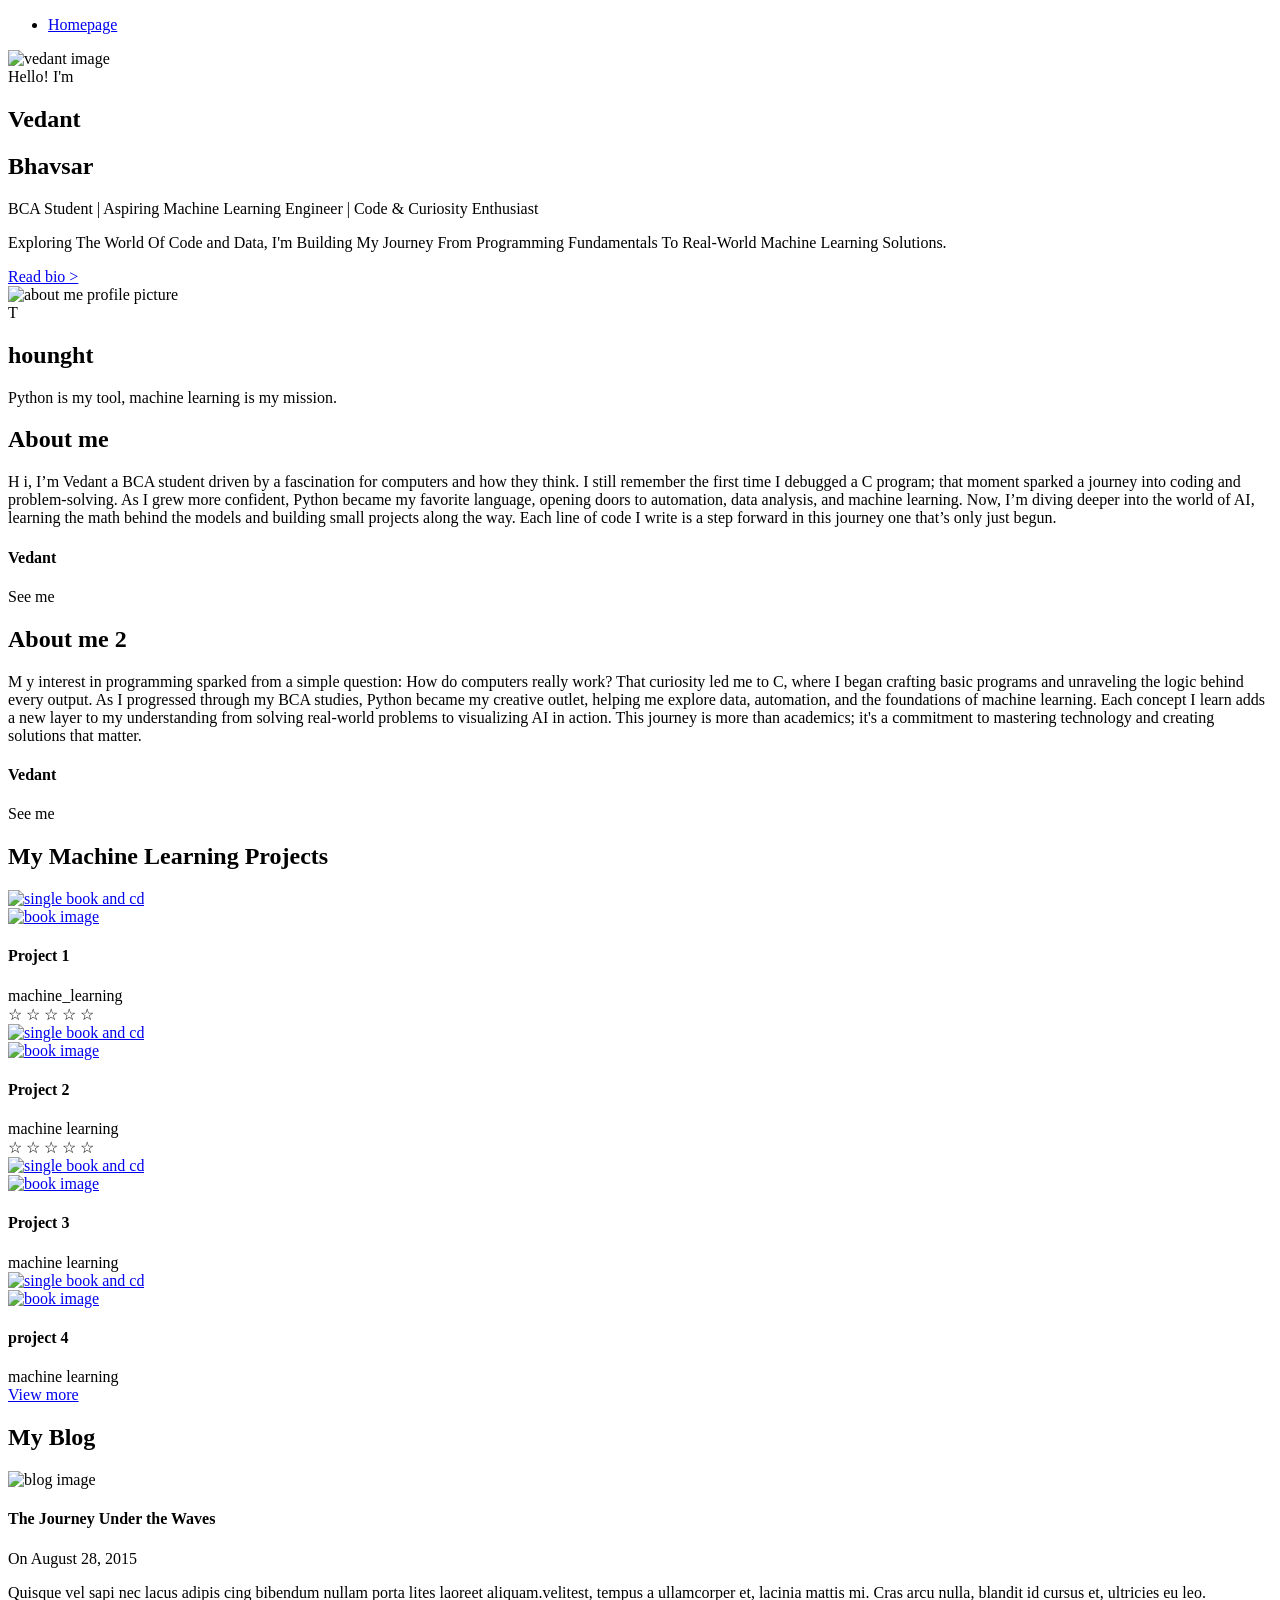
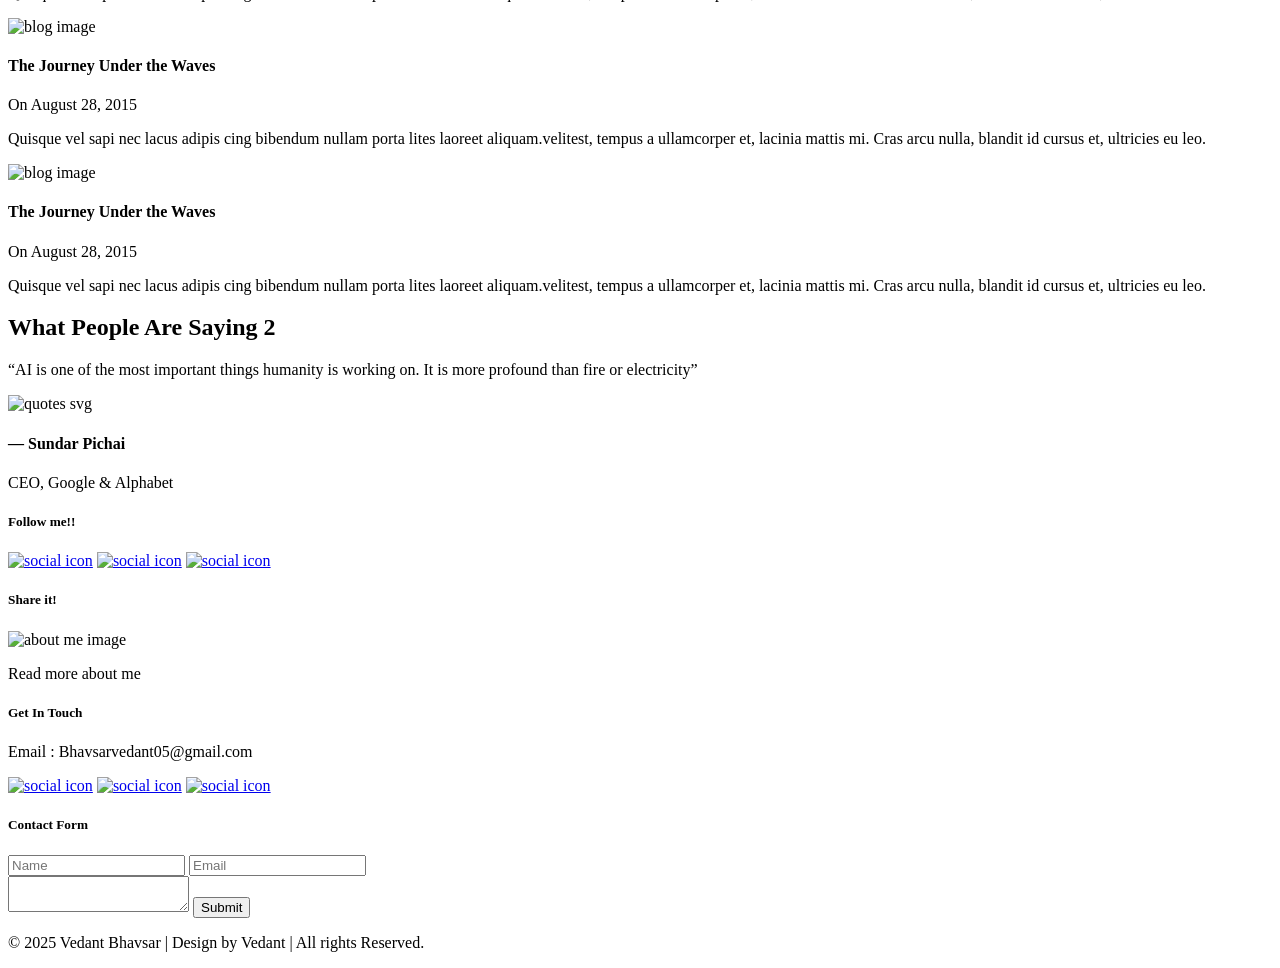
==== index.html @ 15f49505 "Add files via upload" ====
<!doctype html>
<html lang="en">
<head>
	<!-- Required meta tags -->
	<meta charset="utf-8">
	<meta name="viewport" content="width=device-width, initial-scale=1, shrink-to-fit=no">
	<link rel="stylesheet" href="css/style.css">
	<link rel="stylesheet" href="css/slick.css">
	<title>Vedant's Portfolio</title>
</head>
<body>

	<!-- Navigation -->
	<nav class="site-navigation">
		<div class="site-navigation-inner site-container">
			<!-- <img src="./images/"> -->
			<div class="main-navigation">
				<ul class="main-navigation__ul">
					<li><a href="#">Homepage</a></li>
					<!-- <li><a href="#">Page 1</a></li>
					<li><a href="#">Page 2</a></li>
					<li><a href="#">Page 3</a></li>
					<li><a href="#">Page 4</a></li> -->
				</ul>
			</div>
			<div id="myBtn" class="burger-container" onclick="myFunction(this)">
				<div class="bar1"></div>
				<div class="bar2"></div>
				<div class="bar3"></div>
			</div>
			<script>
				function myFunction(x) {
					x.classList.toggle("change");
				}
			</script>

		</div>
	</nav>
	<!-- Navigation end -->

	<!-- Top banner -->
	<section class="fh5co-top-banner">
		<div class="top-banner__inner site-container">
			<div class="top-banner__image">
				<img src="./images/top-banner-vedant.png" alt="vedant image">
			</div>
			<div class="top-banner__text">
				<div class="top-banner__text-up">
					<span class="brand-span">Hello! I'm</span>
					<h2 class="top-banner__h2">Vedant</h2>
				</div>
				<div class="top-banner__text-down">
					<h2 class="top-banner__h2">Bhavsar</h2>
					<span class="brand-span">BCA Student | Aspiring Machine Learning Engineer | Code & Curiosity Enthusiast</span>
				</div>
				<p>Exploring The World Of Code and Data, I'm Building My Journey From Programming Fundamentals To Real-World Machine Learning Solutions.</p>
				<a href="#" class="brand-button">Read bio > </a>
			</div>
		</div>
	</section>
	<!-- Top banner end -->

	<!-- About me -->
	<section class="fh5co-about-me">
		<div class="about-me-inner site-container">
			<article class="portfolio-wrapper">
				<div class="portfolio__img">
					<img src="./images/About-me.png" class="about-me__profile" alt="about me profile picture">
				</div>
				<div class="portfolio__bottom">
					<div class="portfolio__name">
						<span>T</span>
						<h2 class="universal-h2">hounght</h2>
					</div>
					<p>Python is my tool, machine learning is my mission.</p>
				</div>
			</article>
			<div class="about-me__text">
				<div class="about-me-slider">
					<div class="about-me-single-slide">
						<h2 class="universal-h2 universal-h2-bckg">About me</h2>
						<p><span>H</span> i, I’m Vedant a BCA student driven by a fascination for computers and how they think.
I still remember the first time I debugged a C program; that moment sparked a journey into coding and problem-solving.
As I grew more confident, Python became my favorite language, opening doors to automation, data analysis, and machine learning.
Now, I’m diving deeper into the world of AI, learning the math behind the models and building small projects along the way.
Each line of code I write is a step forward in this journey one that’s only just begun.</p>
						<h4>Vedant</h4>
						<p class="p-white">See me</p>
					</div>
					<div class="about-me-single-slide">
						<h2 class="universal-h2 universal-h2-bckg">About me 2</h2>
						<p><span>M</span> y interest in programming sparked from a simple question: How do computers really work?
That curiosity led me to C, where I began crafting basic programs and unraveling the logic behind every output.
As I progressed through my BCA studies, Python became my creative outlet, helping me explore data, automation, and the foundations of machine learning.
Each concept I learn adds a new layer to my understanding from solving real-world problems to visualizing AI in action.
This journey is more than academics; it's a commitment to mastering technology and creating solutions that matter.</p>
						<h4>Vedant</h4>
						<p class="p-white">See me</p>
					</div>
				</div>
			</div>
		</div>
		<div class="about-me-bckg"></div>
	</section>
	<!-- About me end -->

	<!-- Books and CD -->
	<section class="fh5co-books">
		<div class="site-container">
			<h2 class="universal-h2 universal-h2-bckg">My Machine Learning Projects</h2>
			<div class="books">
				<div class="single-book">
					<a href="#" class="single-book__img">
						<img src="./images/books-1.jpg" alt="single book and cd">
						<div class="single-book_download">
							<img src="./images/download.svg" alt="book image">
						</div>
					</a>
					<h4 class="single-book__title">Project 1</h4>
					<span class="single-book__price">machine_learning</span>
					<!-- star rating -->
					<div class="rating">
						<span>&#9734;</span>
						<span>&#9734;</span>
						<span>&#9734;</span>
						<span>&#9734;</span>
						<span>&#9734;</span>
					</div>
					<!-- star rating end -->
				</div>
				<div class="single-book">
					<a href="#" class="single-book__img">
						<img src="./images/books-2.jpg" alt="single book and cd">
						<div class="single-book_download">
							<img src="./images/download.svg" alt="book image">
						</div>
					</a>
					<h4 class="single-book__title">Project 2</h4>
					<span class="single-book__price">machine learning</span>
					<!-- star rating -->
					<div class="rating">
						<span>&#9734;</span>
						<span>&#9734;</span>
						<span>&#9734;</span>
						<span>&#9734;</span>
						<span>&#9734;</span>
					</div>
					<!-- star rating end -->
				</div>
				<div class="single-book">
					<a href="#" class="single-book__img">
						<img src="./images/books-3.jpg" alt="single book and cd">
						<div class="single-book_download">
							<img src="./images/download.svg" alt="book image">
						</div>
					</a>
					<h4 class="single-book__title">Project 3</h4>
					<span class="single-book__price">machine learning</span>
				</div>
				<div class="single-book">
					<a href="#" class="single-book__img">
						<img src="./images/books-4.jpg" alt="single book and cd">
						<div class="single-book_download">
							<img src="./images/download.svg" alt="book image">
						</div>
					</a>
					<h4 class="single-book__title">project 4</h4>
					<span class="single-book__price">machine learning</span>
				</div>
			</div>
			<div class="books-brand-button">
				<a href="#" class="brand-button">View more</a>
			</div>
		</div>
	</section>
	<!-- Books and CD end -->

	<!-- Counter -->
	<!-- <div class="fh5co-counter counters">
		<div class="counter-inner site-container">
			<div class="single-count">
				<span class="count" data-count="50">0</span>
				<div class="single-count__text">
					<img src="./images/counter-1.png" alt="counter icon">
					<p>Books</p>
				</div>
			</div>
			<div class="single-count">
				<span class="count" data-count="600">0</span>
				<div class="single-count__text">
					<img src="./images/counter-2.png" alt="counter icon">
					<p>Pages</p>
				</div>
			</div>
			<div class="single-count">
				<span class="count" data-count="2000">0</span>
				<div class="single-count__text">
					<img src="./images/counter-3.png" alt="counter icon">
					<p>Sales</p>
				</div>
			</div>
			<div class="single-count">
				<span class="count" data-count="125">0</span>
				<div class="single-count__text">
					<img src="./images/counter-4.png" alt="counter icon">
					<p>Awards</p>
				</div>
			</div>
		</div>
	</div> -->
	<!-- Counter -->

	<!-- Blog -->
	<section class="fh5co-blog">
		<div class="site-container">
			<h2 class="universal-h2 universal-h2-bckg">My Blog</h2>
			<div class="blog-slider blog-inner">
				<div class="single-blog">
					<div class="single-blog__img">
						<img src="./images/blog1.jpg" alt="blog image">
					</div>
					<div class="single-blog__text">
						<h4>The Journey Under the Waves</h4>
						<span>On August 28, 2015</span>
						<p>Quisque vel sapi nec lacus adipis cing bibendum nullam porta lites laoreet aliquam.velitest, tempus a ullamcorper et, lacinia mattis mi. Cras arcu nulla, blandit id cursus et, ultricies eu leo.</p>
					</div>
				</div>
				<div class="single-blog">
					<div class="single-blog__img">
						<img src="./images/blog2.jpg" alt="blog image">
					</div>
					<div class="single-blog__text">
						<h4>The Journey Under the Waves</h4>
						<span>On August 28, 2015</span>
						<p>Quisque vel sapi nec lacus adipis cing bibendum nullam porta lites laoreet aliquam.velitest, tempus a ullamcorper et, lacinia mattis mi. Cras arcu nulla, blandit id cursus et, ultricies eu leo.</p>
					</div>
				</div>
				<div class="single-blog">
					<div class="single-blog__img">
						<img src="./images/blog2.jpg" alt="blog image">
					</div>
					<div class="single-blog__text">
						<h4>The Journey Under the Waves</h4>
						<span>On August 28, 2015</span>
						<p>Quisque vel sapi nec lacus adipis cing bibendum nullam porta lites laoreet aliquam.velitest, tempus a ullamcorper et, lacinia mattis mi. Cras arcu nulla, blandit id cursus et, ultricies eu leo.</p>
					</div>
				</div>
			</div>
		</div>
	</section>
	<!-- Blog end -->

	<!-- Quotes -->
	<section class="fh5co-quotes">
		<div class="site-container">
			<div class="about-me-slider">
				<!-- <div>
					<h2 class="universal-h2 universal-h2-bckg">What People Are Saying</h2>
					<p>“Pudding croissant cake candy canes fruitcake sweet roll pastry gummies sugar plum. Tart pastry danish soufflé donut bear claw chocolate cake marshmallow chupa chups. Jelly danish gummi bears cake donut powder chocolate cake. Bonbon soufflé lollipop biscuit dragée jelly-o. Wafer pastry pudding tiramisu chocolate bar croissant cake. Pie caramels gummies danish.”</p>
					<img src="./images/quotes.svg" alt="quotes svg">
					<h4>David Dixon</h4>
					<p>Reader</p>
				</div> -->
				<div>
					<h2 class="universal-h2 universal-h2-bckg">What People Are Saying 2</h2>
					<p>“AI is one of the most important things humanity is working on. It is more profound than fire or electricity”</p>
					<img src="./images/quotes.svg" alt="quotes svg">
					<h4>— Sundar Pichai</h4>
					<p>CEO, Google & Alphabet</p>
				</div>
			</div>
		</div>
	</section>
	<!-- Quotes end -->

	<!-- Social -->
	<section class="fh5co-social">
		<div class="site-container">
			<div class="social">
				<h5>Follow me!!</h5>
				<div class="social-icons">
					<a href="mailto:bhavsarvedant05@gmail.com" target="_blank"><img src="./images/icons-gmail.png" alt="social icon"></a>
					<a href="https://www.linkedin.com/in/vedant-bhavsar1" target="_blank"><img src="./images/icons-linkedin.png" alt="social icon"></a>
					<a href="https://www.instagram.com/mr_vedant_17_" target="_blank"><img src="./images/icons-instagram.png" alt="social icon"></a>
				</div>
				<h5>Share it!</h5>
			</div>
		</div>
	</section>
	<!-- Social -->

	<!-- Footer -->
	<footer class="site-footer">
		<div class="site-container">
			<div class="footer-inner">
				<div class="footer-info">
					<div class="footer-info__left">
						<img src="./images/footer-img.jpg" alt="about me image">
						<p>Read more about me</p>
					</div>
					<div class="footer-info__right">
						<h5>Get In Touch</h5>
						<!-- <p class="footer-phone"></p> -->
						<p>Email : Bhavsarvedant05@gmail.com</p>
						<div class="social-icons">
					<a href="mailto:bhavsarvedant05@gmail.com" target="_blank"><img src="./images/icons-gmail-footer.png" alt="social icon"></a>
					<a href="https://www.linkedin.com/in/vedant-bhavsar1" target="_blank"><img src="./images/icons-linkedin-white.png" alt="social icon"></a>
					<a href="https://www.instagram.com/mr_vedant_17_" target="_blank"><img src="./images/icons-instagram-footer.png" alt="social icon"></a>
				</div>
					</div>
				</div>
				<div class="footer-contact-form">
					<h5>Contact Form</h5>
					<form class="contact-form">
						<div class="contact-form__input">
							<input type="text" name="name" placeholder="Name">
							<input type="email" name="email" placeholder="Email">
						</div>
						<textarea></textarea>
						<input type="submit" name="submit" value="Submit" class="submit-button">
					</form>
				</div>
			</div>
		</div>
		<div class="footer-bottom">
			<div class="site-container footer-bottom-inner">
				<p>© 2025 Vedant Bhavsar | Design by Vedant | All rights Reserved.</p>
				<!-- <div class="footer-bottom__img">
					<img src="./images/footer-mastercard.png" alt="footer image">
					<img src="./images/footer-paypal.png" alt="footer image">
					<img src="./images/footer-visa.png" alt="footer image">
					<img src="./images/footer-fedex.png" alt="footer image">
					<img src="./images/footer-dhl.png" alt="footer image">
				</div> -->
			</div>
		</div>
	</footer>
	<!-- Footer end -->

	<!-- Scripts -->
	<script src="js/jquery.min.js"></script>
	<script src="js/slick.min.js"></script>
	<script src="js/main.js"></script>

</body>
</html>
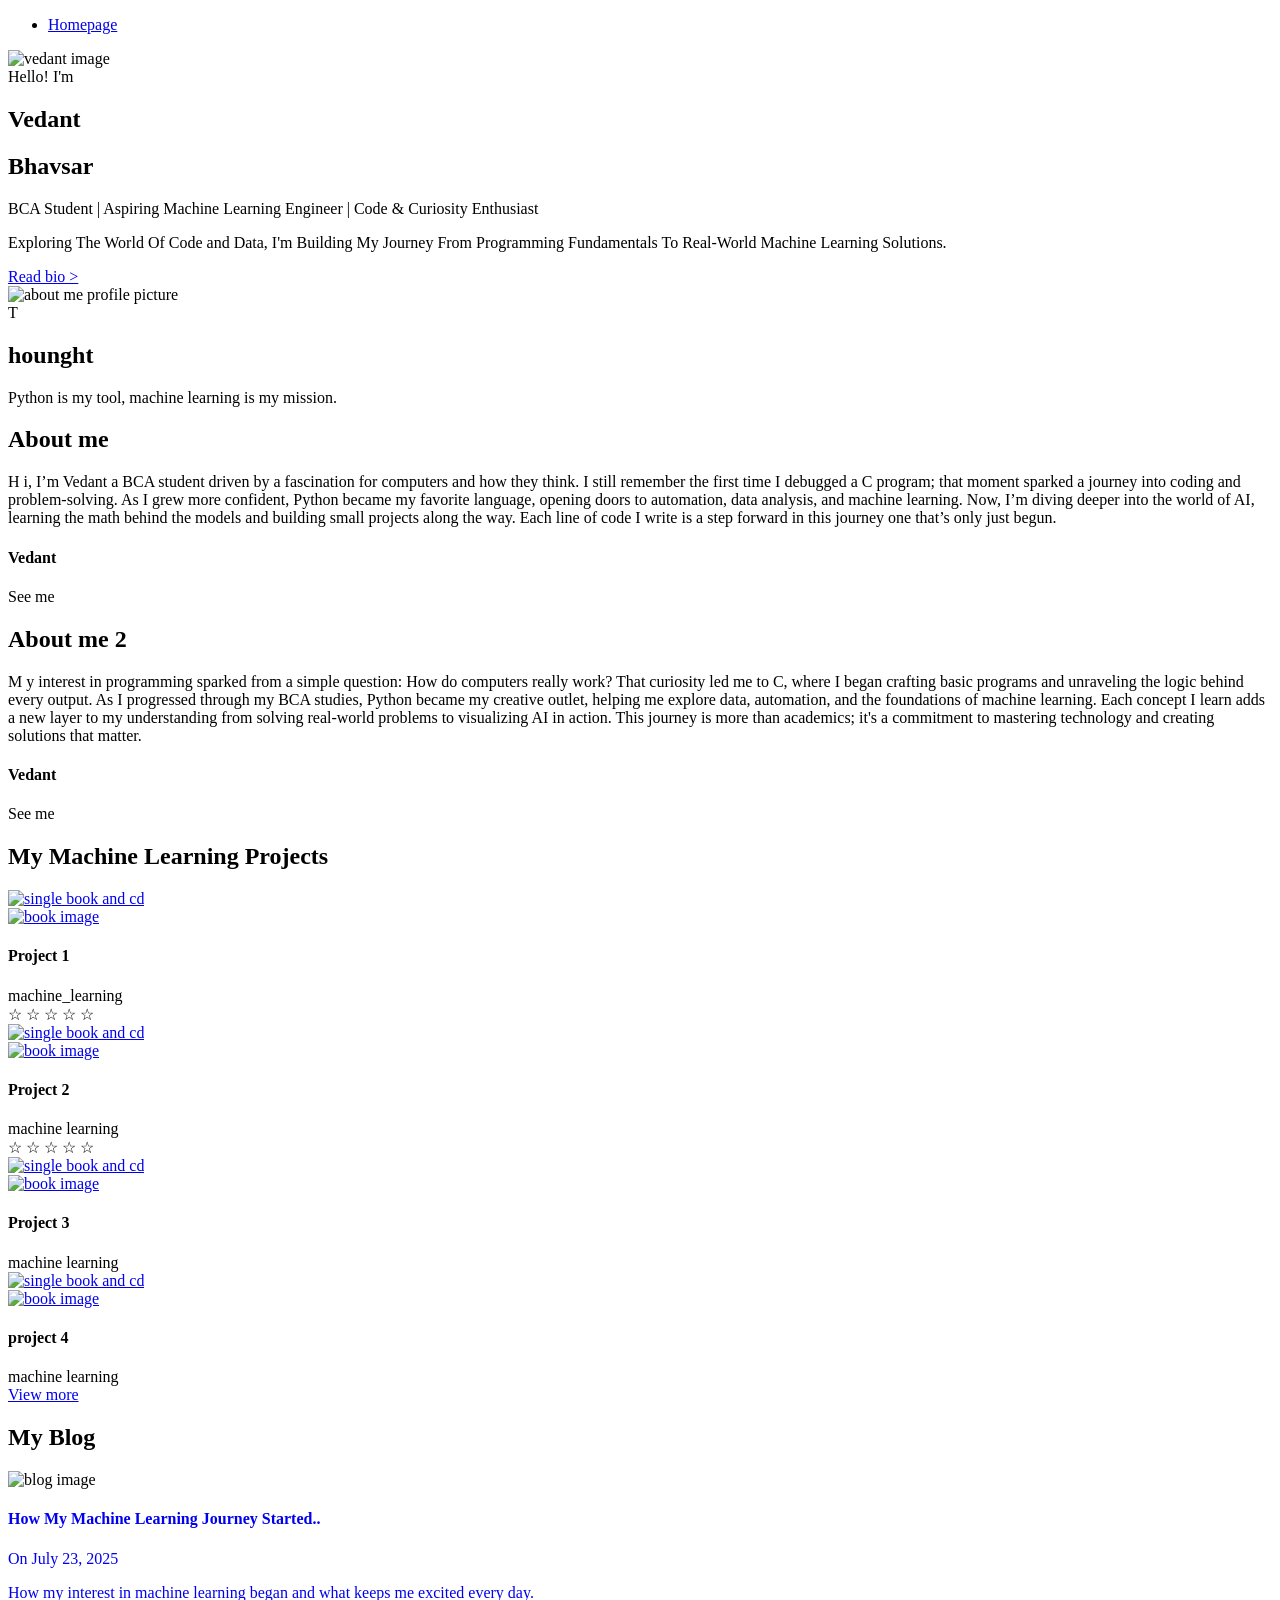
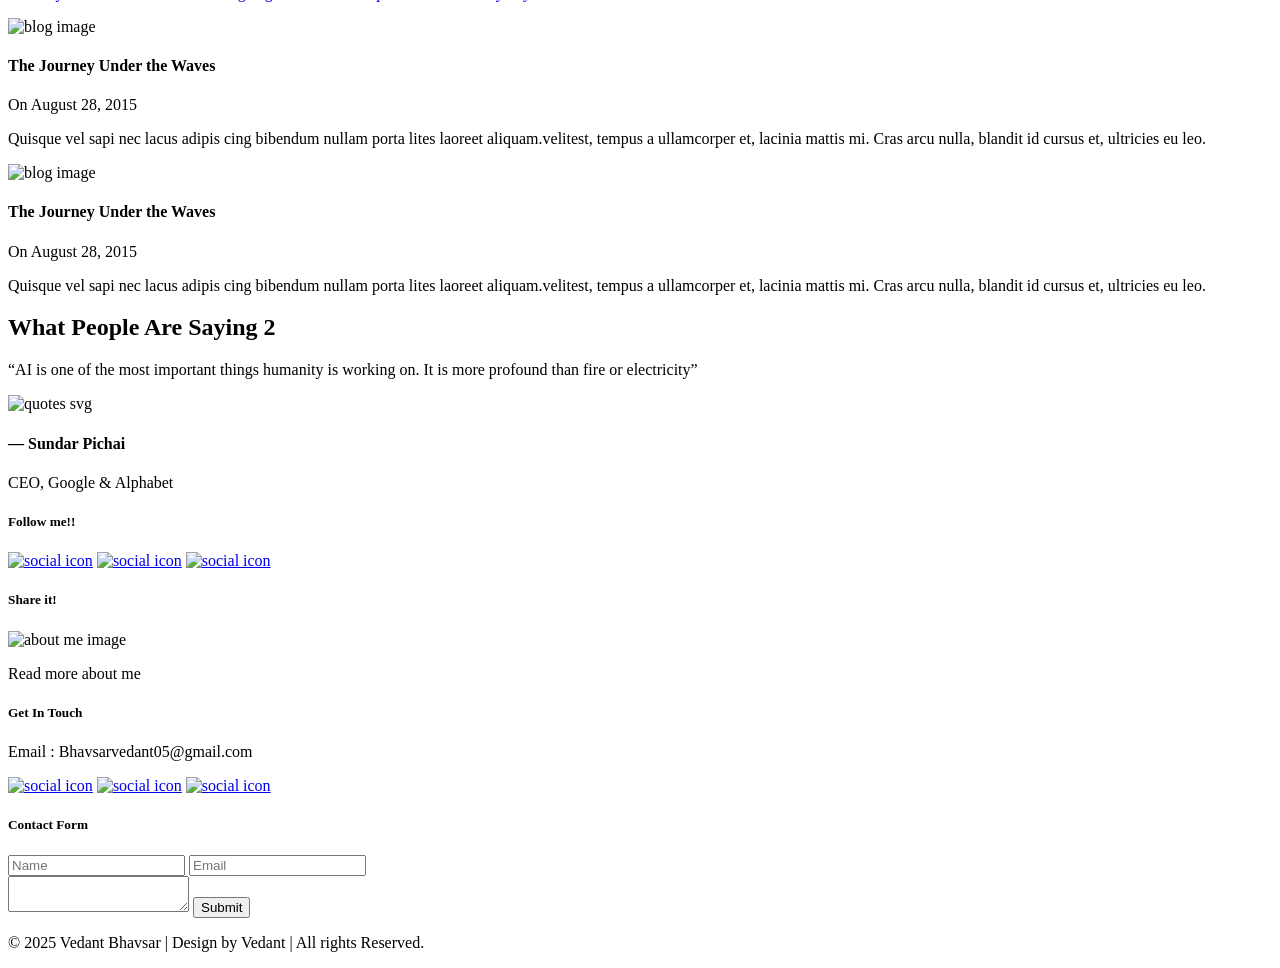
==== commit 42f4b1bf: "Update index.html Blog Add" ====
--- a/index.html
+++ b/index.html
@@ -219,11 +219,13 @@
 					<div class="single-blog__img">
 						<img src="./images/blog1.jpg" alt="blog image">
 					</div>
+					<a href="blogpage.html" style="text-decoration: none;">
 					<div class="single-blog__text">
-						<h4>The Journey Under the Waves</h4>
-						<span>On August 28, 2015</span>
-						<p>Quisque vel sapi nec lacus adipis cing bibendum nullam porta lites laoreet aliquam.velitest, tempus a ullamcorper et, lacinia mattis mi. Cras arcu nulla, blandit id cursus et, ultricies eu leo.</p>
-					</div>
+						<h4>How My Machine Learning Journey Started..</h4>
+						<span>On July 23, 2025</span>
+						<p>How my interest in machine learning began and what keeps me excited every day.</p>
+					</div>
+					</a>
 				</div>
 				<div class="single-blog">
 					<div class="single-blog__img">
@@ -343,4 +345,4 @@
 	<script src="js/main.js"></script>
 
 </body>
-</html>+</html>
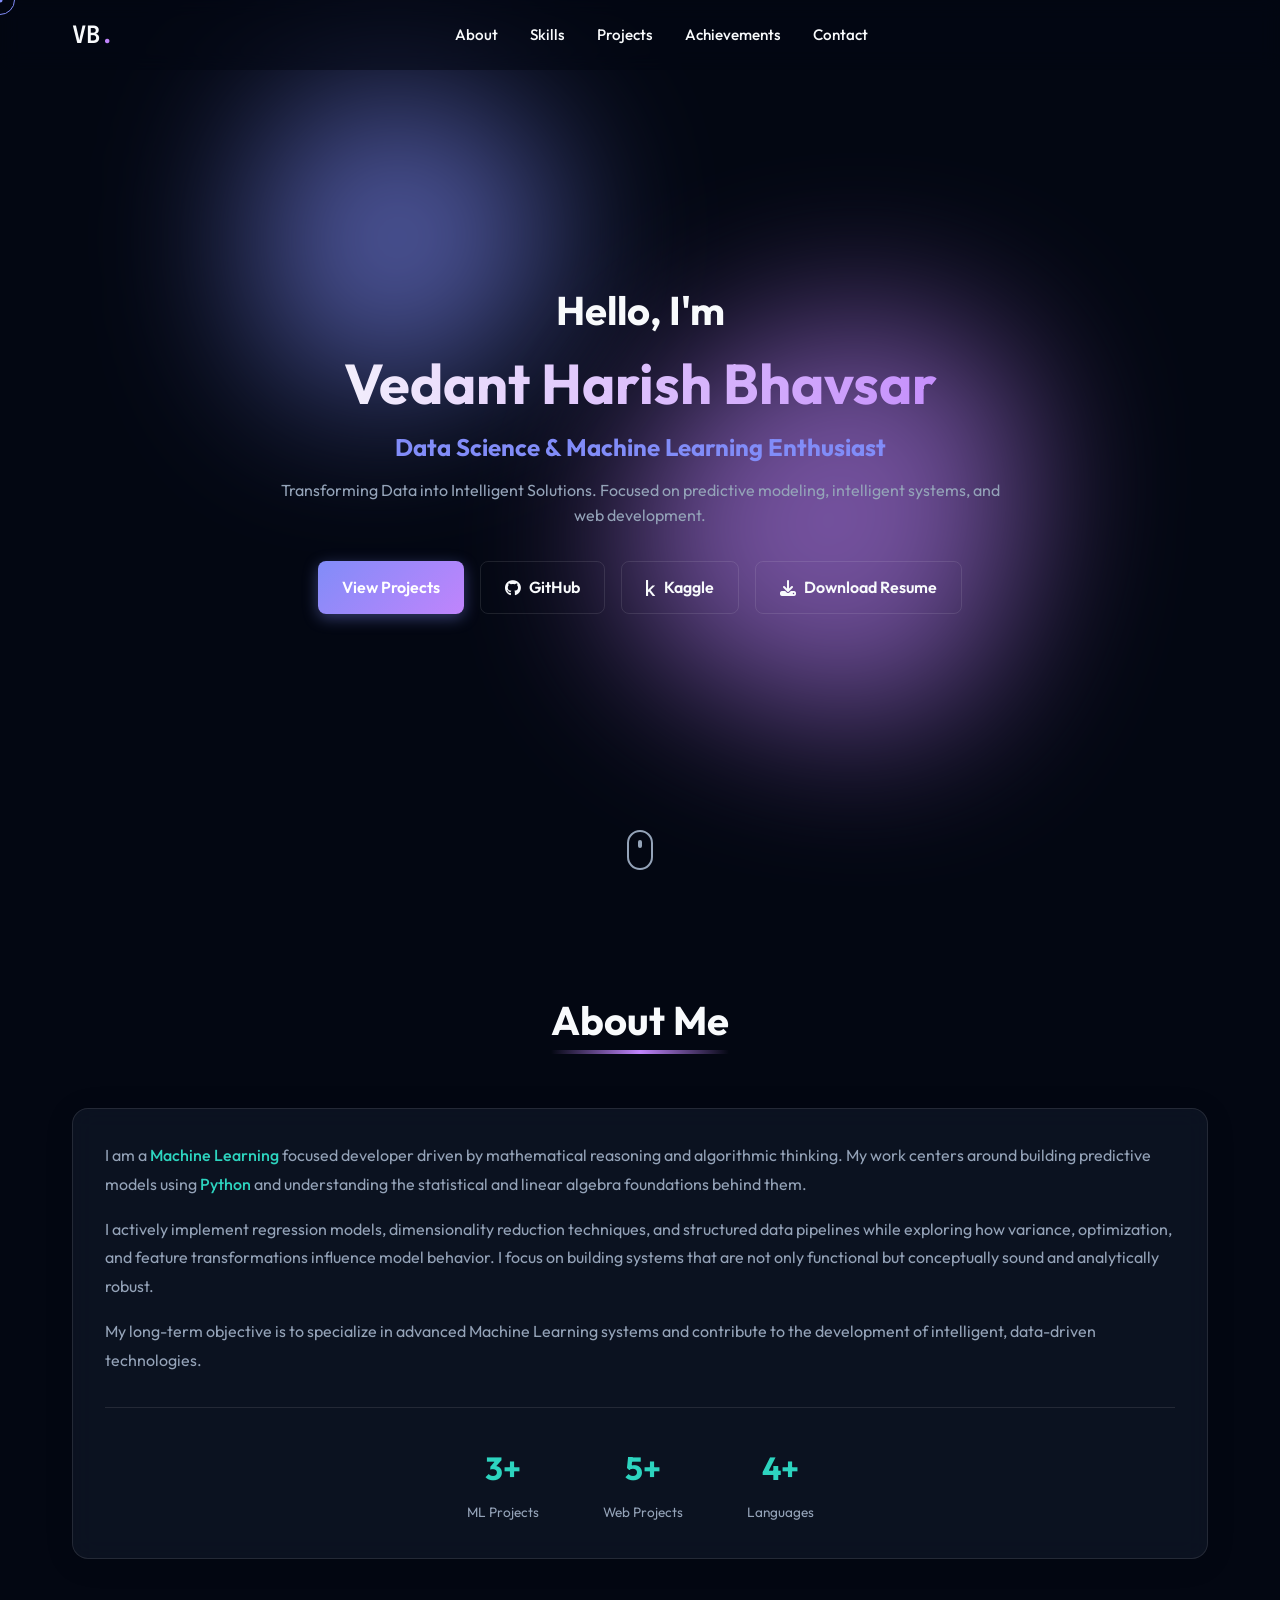
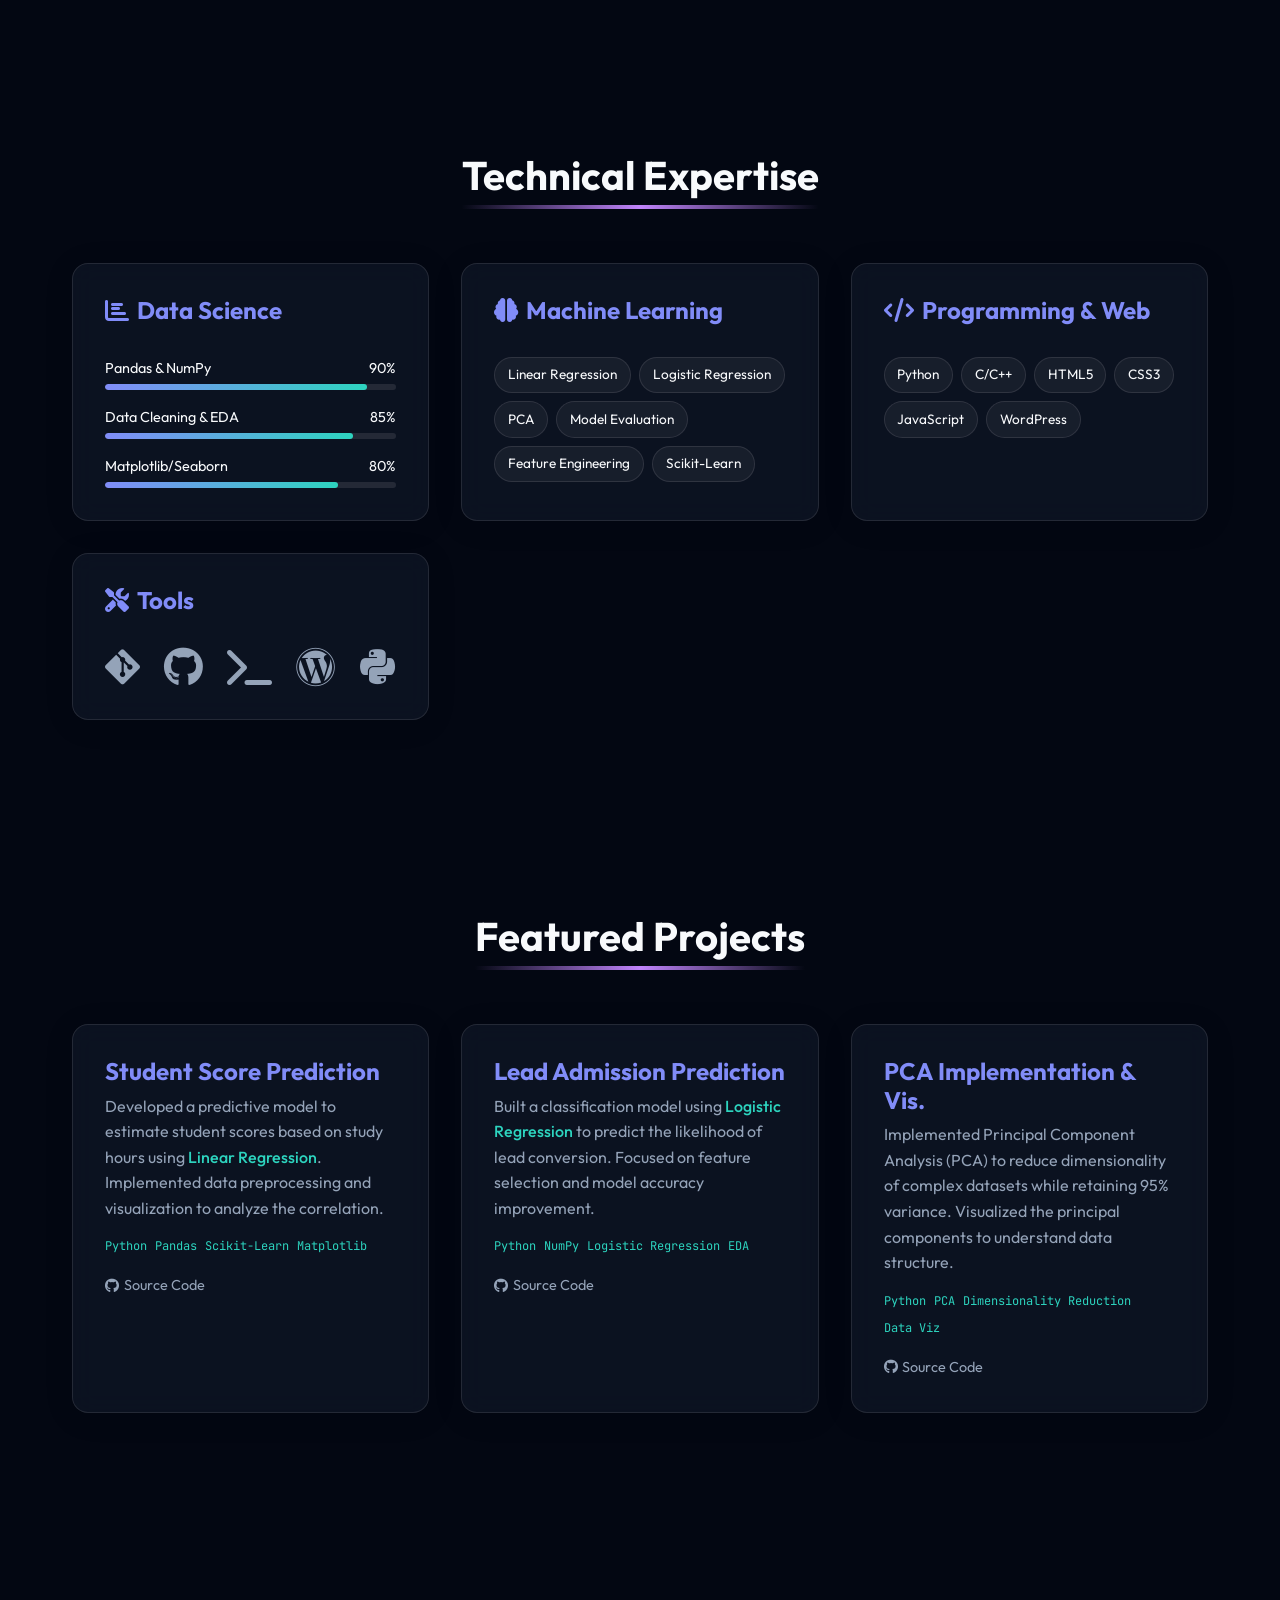
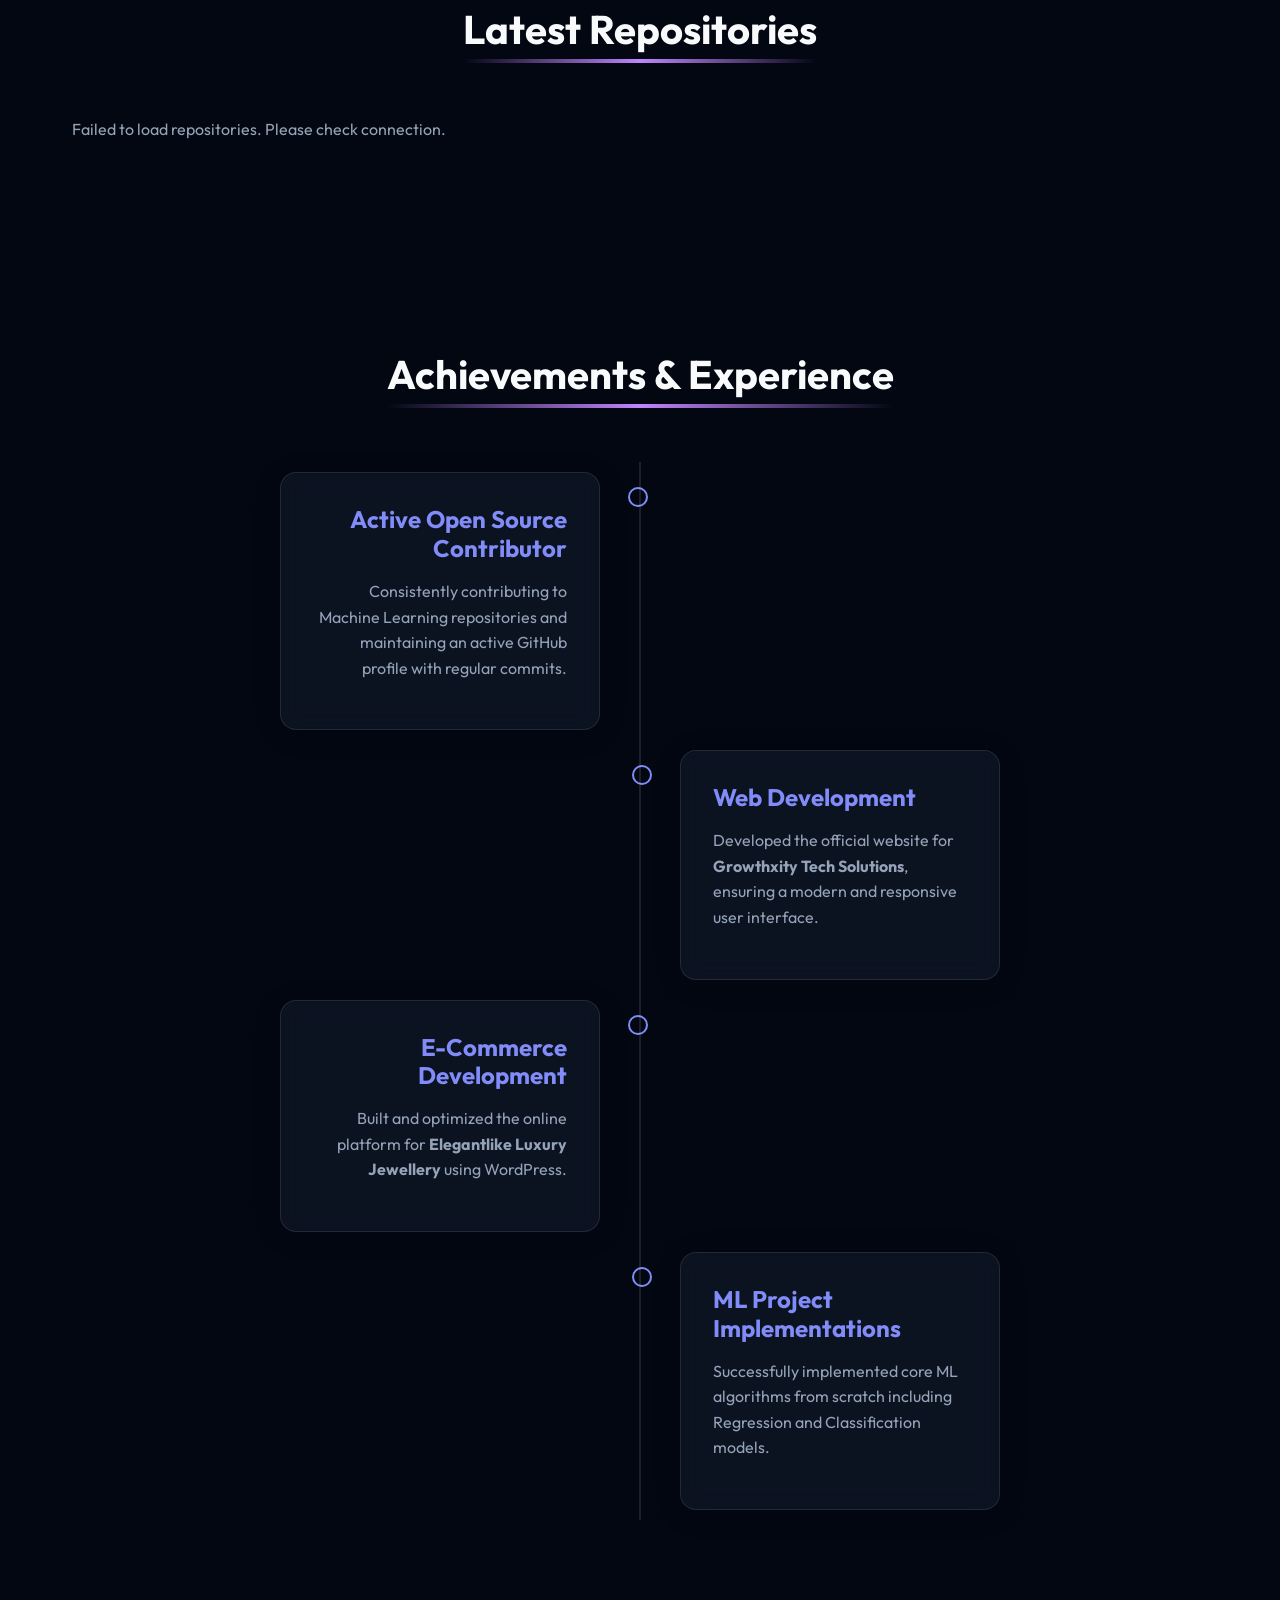
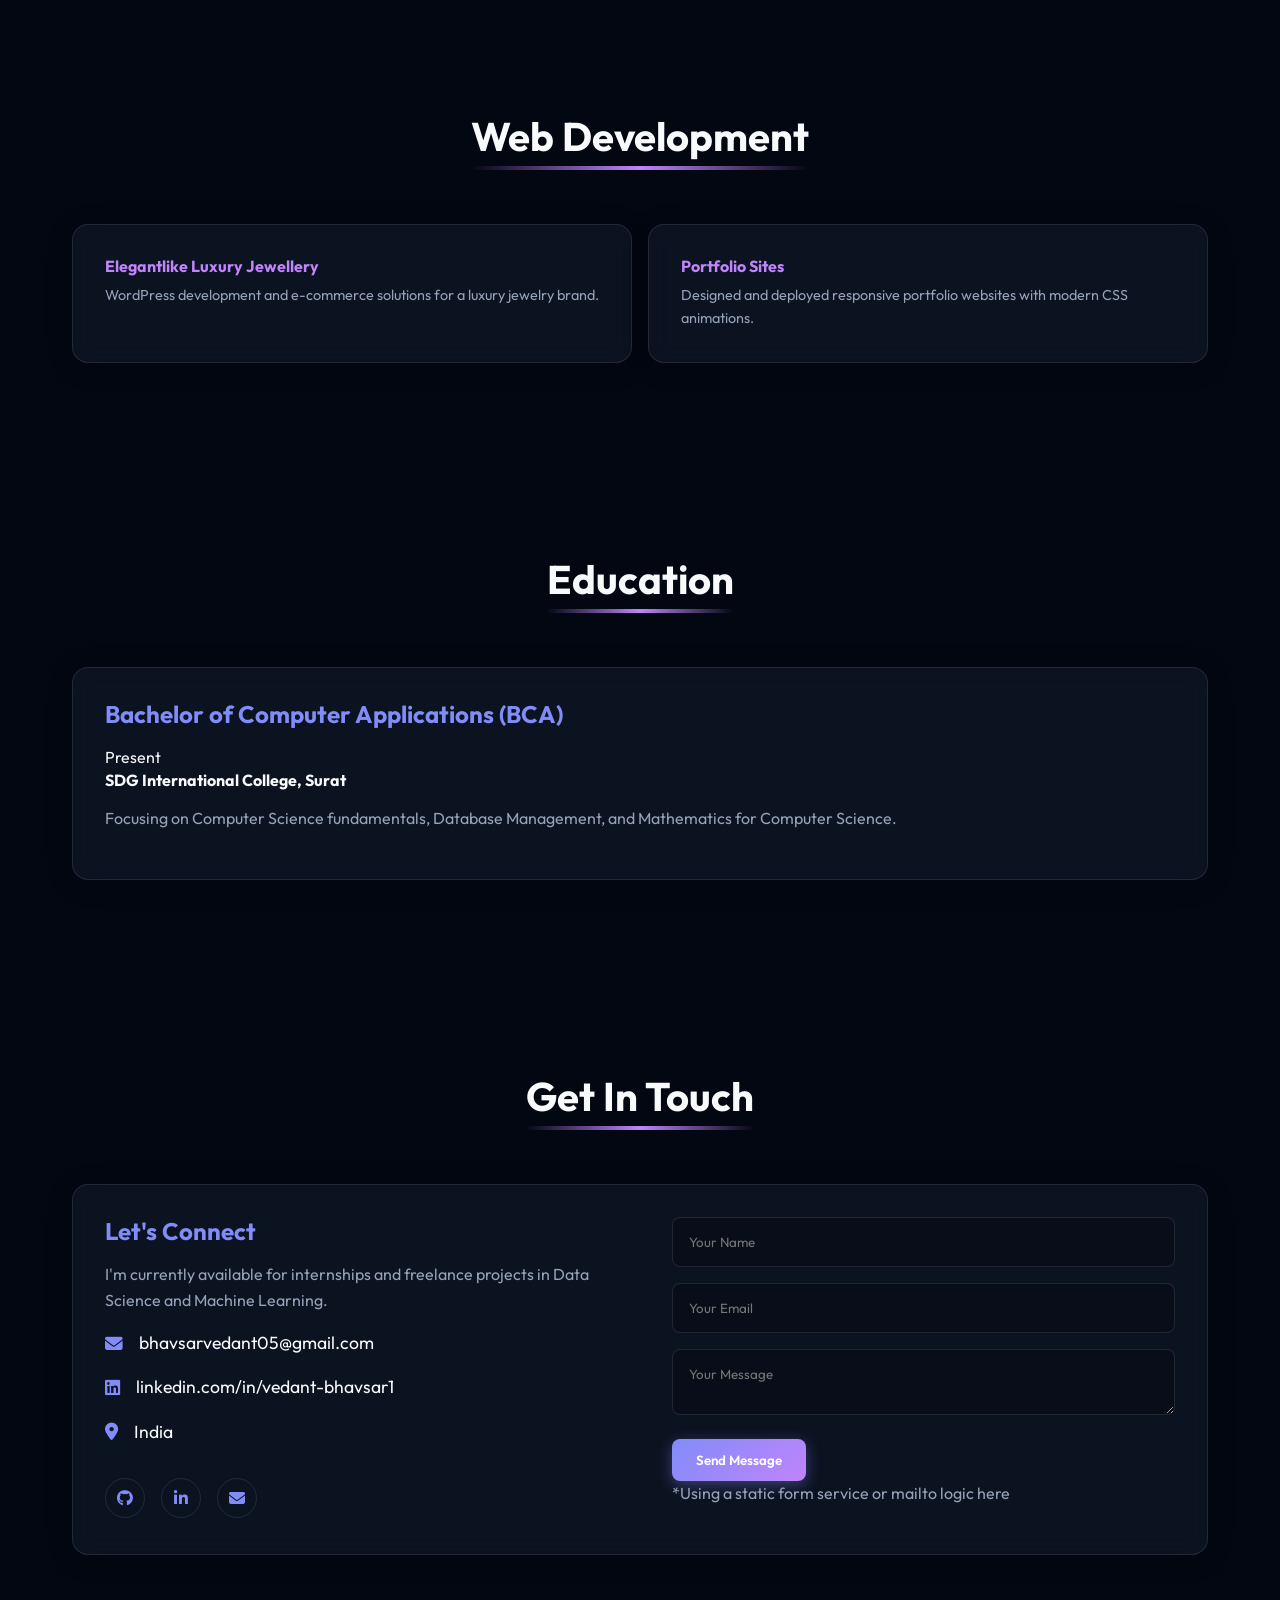
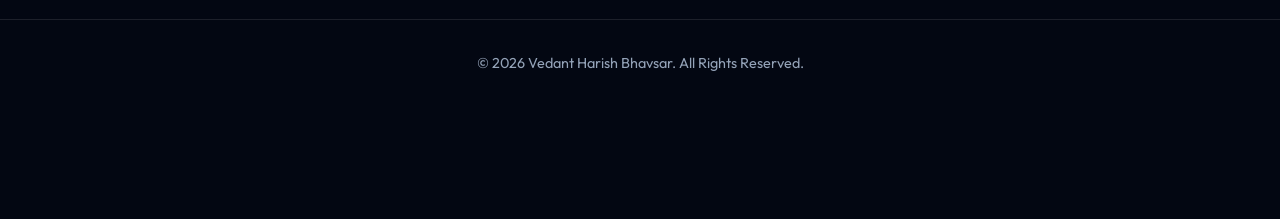
==== commit efd6c92a: "Initial commit" ====
--- a/index.html
+++ b/index.html
@@ -1,348 +1,414 @@
-<!doctype html>
+<!DOCTYPE html>
 <html lang="en">
+
 <head>
-	<!-- Required meta tags -->
-	<meta charset="utf-8">
-	<meta name="viewport" content="width=device-width, initial-scale=1, shrink-to-fit=no">
-	<link rel="stylesheet" href="css/style.css">
-	<link rel="stylesheet" href="css/slick.css">
-	<title>Vedant's Portfolio</title>
+    <meta charset="UTF-8">
+    <meta name="viewport" content="width=device-width, initial-scale=1.0">
+    <title>Vedant Harish Bhavsar | Data Science & ML Portfolio</title>
+    <meta name="description"
+        content="Portfolio of Vedant Harish Bhavsar - Data Science & Machine Learning Enthusiast, Python Developer, and Web Developer.">
+    <meta name="keywords" content="Data Science, Machine Learning, Python, Portfolio, Vedant Bhavsar, ML Engineer">
+    <meta name="author" content="Vedant Harish Bhavsar">
+
+    <!-- Open Graph / Facebook -->
+    <meta property="og:type" content="website">
+    <meta property="og:url" content="https://vedantbhavsar17.github.io/">
+    <meta property="og:title" content="Vedant Harish Bhavsar | Data Science & ML Portfolio">
+    <meta property="og:description"
+        content="Portfolio of Vedant Harish Bhavsar - Data Science & Machine Learning Enthusiast available for hire.">
+    <meta property="og:image" content="assets/og-image.png">
+
+    <!-- Fonts -->
+    <link rel="preconnect" href="https://fonts.googleapis.com">
+    <link rel="preconnect" href="https://fonts.gstatic.com" crossorigin>
+    <link
+        href="https://fonts.googleapis.com/css2?family=Outfit:wght@300;400;500;600;700&family=JetBrains+Mono:wght@400;700&display=swap"
+        rel="stylesheet">
+
+    <!-- Icons -->
+    <link rel="stylesheet" href="https://cdnjs.cloudflare.com/ajax/libs/font-awesome/6.4.0/css/all.min.css">
+
+    <link rel="stylesheet" href="style.css">
 </head>
-<body>
-
-	<!-- Navigation -->
-	<nav class="site-navigation">
-		<div class="site-navigation-inner site-container">
-			<!-- <img src="./images/"> -->
-			<div class="main-navigation">
-				<ul class="main-navigation__ul">
-					<li><a href="#">Homepage</a></li>
-					<!-- <li><a href="#">Page 1</a></li>
-					<li><a href="#">Page 2</a></li>
-					<li><a href="#">Page 3</a></li>
-					<li><a href="#">Page 4</a></li> -->
-				</ul>
-			</div>
-			<div id="myBtn" class="burger-container" onclick="myFunction(this)">
-				<div class="bar1"></div>
-				<div class="bar2"></div>
-				<div class="bar3"></div>
-			</div>
-			<script>
-				function myFunction(x) {
-					x.classList.toggle("change");
-				}
-			</script>
-
-		</div>
-	</nav>
-	<!-- Navigation end -->
-
-	<!-- Top banner -->
-	<section class="fh5co-top-banner">
-		<div class="top-banner__inner site-container">
-			<div class="top-banner__image">
-				<img src="./images/top-banner-vedant.png" alt="vedant image">
-			</div>
-			<div class="top-banner__text">
-				<div class="top-banner__text-up">
-					<span class="brand-span">Hello! I'm</span>
-					<h2 class="top-banner__h2">Vedant</h2>
-				</div>
-				<div class="top-banner__text-down">
-					<h2 class="top-banner__h2">Bhavsar</h2>
-					<span class="brand-span">BCA Student | Aspiring Machine Learning Engineer | Code & Curiosity Enthusiast</span>
-				</div>
-				<p>Exploring The World Of Code and Data, I'm Building My Journey From Programming Fundamentals To Real-World Machine Learning Solutions.</p>
-				<a href="#" class="brand-button">Read bio > </a>
-			</div>
-		</div>
-	</section>
-	<!-- Top banner end -->
-
-	<!-- About me -->
-	<section class="fh5co-about-me">
-		<div class="about-me-inner site-container">
-			<article class="portfolio-wrapper">
-				<div class="portfolio__img">
-					<img src="./images/About-me.png" class="about-me__profile" alt="about me profile picture">
-				</div>
-				<div class="portfolio__bottom">
-					<div class="portfolio__name">
-						<span>T</span>
-						<h2 class="universal-h2">hounght</h2>
-					</div>
-					<p>Python is my tool, machine learning is my mission.</p>
-				</div>
-			</article>
-			<div class="about-me__text">
-				<div class="about-me-slider">
-					<div class="about-me-single-slide">
-						<h2 class="universal-h2 universal-h2-bckg">About me</h2>
-						<p><span>H</span> i, I’m Vedant a BCA student driven by a fascination for computers and how they think.
-I still remember the first time I debugged a C program; that moment sparked a journey into coding and problem-solving.
-As I grew more confident, Python became my favorite language, opening doors to automation, data analysis, and machine learning.
-Now, I’m diving deeper into the world of AI, learning the math behind the models and building small projects along the way.
-Each line of code I write is a step forward in this journey one that’s only just begun.</p>
-						<h4>Vedant</h4>
-						<p class="p-white">See me</p>
-					</div>
-					<div class="about-me-single-slide">
-						<h2 class="universal-h2 universal-h2-bckg">About me 2</h2>
-						<p><span>M</span> y interest in programming sparked from a simple question: How do computers really work?
-That curiosity led me to C, where I began crafting basic programs and unraveling the logic behind every output.
-As I progressed through my BCA studies, Python became my creative outlet, helping me explore data, automation, and the foundations of machine learning.
-Each concept I learn adds a new layer to my understanding from solving real-world problems to visualizing AI in action.
-This journey is more than academics; it's a commitment to mastering technology and creating solutions that matter.</p>
-						<h4>Vedant</h4>
-						<p class="p-white">See me</p>
-					</div>
-				</div>
-			</div>
-		</div>
-		<div class="about-me-bckg"></div>
-	</section>
-	<!-- About me end -->
-
-	<!-- Books and CD -->
-	<section class="fh5co-books">
-		<div class="site-container">
-			<h2 class="universal-h2 universal-h2-bckg">My Machine Learning Projects</h2>
-			<div class="books">
-				<div class="single-book">
-					<a href="#" class="single-book__img">
-						<img src="./images/books-1.jpg" alt="single book and cd">
-						<div class="single-book_download">
-							<img src="./images/download.svg" alt="book image">
-						</div>
-					</a>
-					<h4 class="single-book__title">Project 1</h4>
-					<span class="single-book__price">machine_learning</span>
-					<!-- star rating -->
-					<div class="rating">
-						<span>&#9734;</span>
-						<span>&#9734;</span>
-						<span>&#9734;</span>
-						<span>&#9734;</span>
-						<span>&#9734;</span>
-					</div>
-					<!-- star rating end -->
-				</div>
-				<div class="single-book">
-					<a href="#" class="single-book__img">
-						<img src="./images/books-2.jpg" alt="single book and cd">
-						<div class="single-book_download">
-							<img src="./images/download.svg" alt="book image">
-						</div>
-					</a>
-					<h4 class="single-book__title">Project 2</h4>
-					<span class="single-book__price">machine learning</span>
-					<!-- star rating -->
-					<div class="rating">
-						<span>&#9734;</span>
-						<span>&#9734;</span>
-						<span>&#9734;</span>
-						<span>&#9734;</span>
-						<span>&#9734;</span>
-					</div>
-					<!-- star rating end -->
-				</div>
-				<div class="single-book">
-					<a href="#" class="single-book__img">
-						<img src="./images/books-3.jpg" alt="single book and cd">
-						<div class="single-book_download">
-							<img src="./images/download.svg" alt="book image">
-						</div>
-					</a>
-					<h4 class="single-book__title">Project 3</h4>
-					<span class="single-book__price">machine learning</span>
-				</div>
-				<div class="single-book">
-					<a href="#" class="single-book__img">
-						<img src="./images/books-4.jpg" alt="single book and cd">
-						<div class="single-book_download">
-							<img src="./images/download.svg" alt="book image">
-						</div>
-					</a>
-					<h4 class="single-book__title">project 4</h4>
-					<span class="single-book__price">machine learning</span>
-				</div>
-			</div>
-			<div class="books-brand-button">
-				<a href="#" class="brand-button">View more</a>
-			</div>
-		</div>
-	</section>
-	<!-- Books and CD end -->
-
-	<!-- Counter -->
-	<!-- <div class="fh5co-counter counters">
-		<div class="counter-inner site-container">
-			<div class="single-count">
-				<span class="count" data-count="50">0</span>
-				<div class="single-count__text">
-					<img src="./images/counter-1.png" alt="counter icon">
-					<p>Books</p>
-				</div>
-			</div>
-			<div class="single-count">
-				<span class="count" data-count="600">0</span>
-				<div class="single-count__text">
-					<img src="./images/counter-2.png" alt="counter icon">
-					<p>Pages</p>
-				</div>
-			</div>
-			<div class="single-count">
-				<span class="count" data-count="2000">0</span>
-				<div class="single-count__text">
-					<img src="./images/counter-3.png" alt="counter icon">
-					<p>Sales</p>
-				</div>
-			</div>
-			<div class="single-count">
-				<span class="count" data-count="125">0</span>
-				<div class="single-count__text">
-					<img src="./images/counter-4.png" alt="counter icon">
-					<p>Awards</p>
-				</div>
-			</div>
-		</div>
-	</div> -->
-	<!-- Counter -->
-
-	<!-- Blog -->
-	<section class="fh5co-blog">
-		<div class="site-container">
-			<h2 class="universal-h2 universal-h2-bckg">My Blog</h2>
-			<div class="blog-slider blog-inner">
-				<div class="single-blog">
-					<div class="single-blog__img">
-						<img src="./images/blog1.jpg" alt="blog image">
-					</div>
-					<a href="blogpage.html" style="text-decoration: none;">
-					<div class="single-blog__text">
-						<h4>How My Machine Learning Journey Started..</h4>
-						<span>On July 23, 2025</span>
-						<p>How my interest in machine learning began and what keeps me excited every day.</p>
-					</div>
-					</a>
-				</div>
-				<div class="single-blog">
-					<div class="single-blog__img">
-						<img src="./images/blog2.jpg" alt="blog image">
-					</div>
-					<div class="single-blog__text">
-						<h4>The Journey Under the Waves</h4>
-						<span>On August 28, 2015</span>
-						<p>Quisque vel sapi nec lacus adipis cing bibendum nullam porta lites laoreet aliquam.velitest, tempus a ullamcorper et, lacinia mattis mi. Cras arcu nulla, blandit id cursus et, ultricies eu leo.</p>
-					</div>
-				</div>
-				<div class="single-blog">
-					<div class="single-blog__img">
-						<img src="./images/blog2.jpg" alt="blog image">
-					</div>
-					<div class="single-blog__text">
-						<h4>The Journey Under the Waves</h4>
-						<span>On August 28, 2015</span>
-						<p>Quisque vel sapi nec lacus adipis cing bibendum nullam porta lites laoreet aliquam.velitest, tempus a ullamcorper et, lacinia mattis mi. Cras arcu nulla, blandit id cursus et, ultricies eu leo.</p>
-					</div>
-				</div>
-			</div>
-		</div>
-	</section>
-	<!-- Blog end -->
-
-	<!-- Quotes -->
-	<section class="fh5co-quotes">
-		<div class="site-container">
-			<div class="about-me-slider">
-				<!-- <div>
-					<h2 class="universal-h2 universal-h2-bckg">What People Are Saying</h2>
-					<p>“Pudding croissant cake candy canes fruitcake sweet roll pastry gummies sugar plum. Tart pastry danish soufflé donut bear claw chocolate cake marshmallow chupa chups. Jelly danish gummi bears cake donut powder chocolate cake. Bonbon soufflé lollipop biscuit dragée jelly-o. Wafer pastry pudding tiramisu chocolate bar croissant cake. Pie caramels gummies danish.”</p>
-					<img src="./images/quotes.svg" alt="quotes svg">
-					<h4>David Dixon</h4>
-					<p>Reader</p>
-				</div> -->
-				<div>
-					<h2 class="universal-h2 universal-h2-bckg">What People Are Saying 2</h2>
-					<p>“AI is one of the most important things humanity is working on. It is more profound than fire or electricity”</p>
-					<img src="./images/quotes.svg" alt="quotes svg">
-					<h4>— Sundar Pichai</h4>
-					<p>CEO, Google & Alphabet</p>
-				</div>
-			</div>
-		</div>
-	</section>
-	<!-- Quotes end -->
-
-	<!-- Social -->
-	<section class="fh5co-social">
-		<div class="site-container">
-			<div class="social">
-				<h5>Follow me!!</h5>
-				<div class="social-icons">
-					<a href="mailto:bhavsarvedant05@gmail.com" target="_blank"><img src="./images/icons-gmail.png" alt="social icon"></a>
-					<a href="https://www.linkedin.com/in/vedant-bhavsar1" target="_blank"><img src="./images/icons-linkedin.png" alt="social icon"></a>
-					<a href="https://www.instagram.com/mr_vedant_17_" target="_blank"><img src="./images/icons-instagram.png" alt="social icon"></a>
-				</div>
-				<h5>Share it!</h5>
-			</div>
-		</div>
-	</section>
-	<!-- Social -->
-
-	<!-- Footer -->
-	<footer class="site-footer">
-		<div class="site-container">
-			<div class="footer-inner">
-				<div class="footer-info">
-					<div class="footer-info__left">
-						<img src="./images/footer-img.jpg" alt="about me image">
-						<p>Read more about me</p>
-					</div>
-					<div class="footer-info__right">
-						<h5>Get In Touch</h5>
-						<!-- <p class="footer-phone"></p> -->
-						<p>Email : Bhavsarvedant05@gmail.com</p>
-						<div class="social-icons">
-					<a href="mailto:bhavsarvedant05@gmail.com" target="_blank"><img src="./images/icons-gmail-footer.png" alt="social icon"></a>
-					<a href="https://www.linkedin.com/in/vedant-bhavsar1" target="_blank"><img src="./images/icons-linkedin-white.png" alt="social icon"></a>
-					<a href="https://www.instagram.com/mr_vedant_17_" target="_blank"><img src="./images/icons-instagram-footer.png" alt="social icon"></a>
-				</div>
-					</div>
-				</div>
-				<div class="footer-contact-form">
-					<h5>Contact Form</h5>
-					<form class="contact-form">
-						<div class="contact-form__input">
-							<input type="text" name="name" placeholder="Name">
-							<input type="email" name="email" placeholder="Email">
-						</div>
-						<textarea></textarea>
-						<input type="submit" name="submit" value="Submit" class="submit-button">
-					</form>
-				</div>
-			</div>
-		</div>
-		<div class="footer-bottom">
-			<div class="site-container footer-bottom-inner">
-				<p>© 2025 Vedant Bhavsar | Design by Vedant | All rights Reserved.</p>
-				<!-- <div class="footer-bottom__img">
-					<img src="./images/footer-mastercard.png" alt="footer image">
-					<img src="./images/footer-paypal.png" alt="footer image">
-					<img src="./images/footer-visa.png" alt="footer image">
-					<img src="./images/footer-fedex.png" alt="footer image">
-					<img src="./images/footer-dhl.png" alt="footer image">
-				</div> -->
-			</div>
-		</div>
-	</footer>
-	<!-- Footer end -->
-
-	<!-- Scripts -->
-	<script src="js/jquery.min.js"></script>
-	<script src="js/slick.min.js"></script>
-	<script src="js/main.js"></script>
-
+
+<body class="dark-theme">
+    <div class="cursor-dot"></div>
+    <div class="cursor-outline"></div>
+
+    <!-- Navigation -->
+    <nav class="navbar">
+        <div class="container nav-container">
+            <a href="#" class="logo">VB<span class="dot">.</span></a>
+            <ul class="nav-links">
+                <li><a href="#about">About</a></li>
+                <li><a href="#skills">Skills</a></li>
+                <li><a href="#projects">Projects</a></li>
+                <li><a href="#achievements">Achievements</a></li>
+                <li><a href="#contact">Contact</a></li>
+
+            </ul>
+            <div class="hamburger">
+                <span class="bar"></span>
+                <span class="bar"></span>
+                <span class="bar"></span>
+            </div>
+        </div>
+    </nav>
+
+    <!-- Hero Section -->
+    <header id="home" class="hero">
+        <div class="hero-background">
+            <!-- Animated background elements will be here -->
+            <div class="blob blob-1"></div>
+            <div class="blob blob-2"></div>
+        </div>
+        <div class="container hero-content">
+            <h2 class="animate-up">Hello, I'm</h2>
+            <h1 class="glitch animate-up" data-text="Vedant Harish Bhavsar">Vedant Harish Bhavsar</h1>
+            <h3 class="animate-up delay-1">Data Science & Machine Learning Enthusiast</h3>
+            <p class="animate-up delay-2">Transforming Data into Intelligent Solutions. Focused on predictive modeling,
+                intelligent systems, and web development.</p>
+            <div class="cta-buttons animate-up delay-3">
+                <a href="#projects" class="btn btn-primary">View Projects</a>
+                <a href="https://github.com/vedantbhavsar17" target="_blank" class="btn btn-outline"><i
+                        class="fab fa-github"></i> GitHub</a>
+                <a href="https://www.kaggle.com/vedantbhavsar43" target="_blank" class="btn btn-outline"><i
+                        class="fab fa-kaggle"></i> Kaggle</a>
+                <a href="assets/resume.pdf" class="btn btn-outline" download><i class="fas fa-download"></i> Download
+                    Resume</a>
+            </div>
+        </div>
+        <div class="scroll-down">
+            <a href="#about">
+                <div class="mouse">
+                    <div class="wheel"></div>
+                </div>
+            </a>
+        </div>
+    </header>
+
+    <!-- About Section -->
+    <section id="about" class="about section">
+        <div class="container">
+            <h2 class="section-title">About Me</h2>
+            <div class="about-content">
+                <div class="about-text glass-card">
+                    <p>I am a <span class="highlight">Machine Learning</span> focused developer driven by mathematical
+                        reasoning and algorithmic thinking. My work centers around building predictive models using
+                        <span class="highlight">Python</span> and understanding the statistical and linear algebra
+                        foundations behind them.
+                    </p>
+                    <p>I actively implement regression models, dimensionality reduction techniques, and structured data
+                        pipelines while exploring how variance, optimization, and feature transformations influence
+                        model behavior. I focus on building systems that are not only functional but conceptually sound
+                        and analytically robust.</p>
+                    <p>My long-term objective is to specialize in advanced Machine Learning systems and contribute to
+                        the development of intelligent, data-driven technologies.</p>
+                    <div class="about-stats">
+                        <div class="stat">
+                            <span class="number">3+</span>
+                            <span class="label">ML Projects</span>
+                        </div>
+                        <div class="stat">
+                            <span class="number">5+</span>
+                            <span class="label">Web Projects</span>
+                        </div>
+                        <div class="stat">
+                            <span class="number">4+</span>
+                            <span class="label">Languages</span>
+                        </div>
+                    </div>
+                </div>
+            </div>
+        </div>
+    </section>
+
+    <!-- Skills Section -->
+    <section id="skills" class="skills section">
+        <div class="container">
+            <h2 class="section-title">Technical Expertise</h2>
+            <div class="skills-grid">
+                <!-- Data Science -->
+                <div class="skill-category glass-card fade-in">
+                    <h3><i class="fas fa-chart-bar"></i> Data Science</h3>
+                    <div class="skill-list">
+                        <div class="skill-item">
+                            <div class="skill-info">
+                                <span>Pandas & NumPy</span>
+                                <span>90%</span>
+                            </div>
+                            <div class="progress-bar">
+                                <div class="progress" style="width: 90%"></div>
+                            </div>
+                        </div>
+                        <div class="skill-item">
+                            <div class="skill-info">
+                                <span>Data Cleaning & EDA</span>
+                                <span>85%</span>
+                            </div>
+                            <div class="progress-bar">
+                                <div class="progress" style="width: 85%"></div>
+                            </div>
+                        </div>
+                        <div class="skill-item">
+                            <div class="skill-info">
+                                <span>Matplotlib/Seaborn</span>
+                                <span>80%</span>
+                            </div>
+                            <div class="progress-bar">
+                                <div class="progress" style="width: 80%"></div>
+                            </div>
+                        </div>
+                    </div>
+                </div>
+
+                <!-- Machine Learning -->
+                <div class="skill-category glass-card fade-in delay-1">
+                    <h3><i class="fas fa-brain"></i> Machine Learning</h3>
+                    <div class="skill-tags">
+                        <span>Linear Regression</span>
+                        <span>Logistic Regression</span>
+                        <span>PCA</span>
+                        <span>Model Evaluation</span>
+                        <span>Feature Engineering</span>
+                        <span>Scikit-Learn</span>
+                    </div>
+                </div>
+
+                <!-- Programming & Web -->
+                <div class="skill-category glass-card fade-in delay-2">
+                    <h3><i class="fas fa-code"></i> Programming & Web</h3>
+                    <div class="skill-tags">
+                        <span>Python</span>
+                        <span>C/C++</span>
+                        <span>HTML5</span>
+                        <span>CSS3</span>
+                        <span>JavaScript</span>
+                        <span>WordPress</span>
+                    </div>
+                </div>
+
+                <!-- Tools -->
+                <div class="skill-category glass-card fade-in delay-3">
+                    <h3><i class="fas fa-tools"></i> Tools</h3>
+                    <div class="skill-icons">
+                        <i class="fab fa-git-alt" title="Git"></i>
+                        <i class="fab fa-github" title="GitHub"></i>
+                        <i class="fas fa-terminal" title="VS Code"></i>
+                        <i class="fab fa-wordpress" title="WordPress"></i>
+                        <i class="fab fa-python" title="Jupyter Notebooks"></i>
+                    </div>
+                </div>
+            </div>
+        </div>
+    </section>
+
+    <!-- Projects Section -->
+    <section id="projects" class="projects section">
+        <div class="container">
+            <h2 class="section-title">Featured Projects</h2>
+            <div class="projects-grid">
+                <!-- Project 1 -->
+                <div class="project-card glass-card">
+                    <div class="project-content">
+                        <h3>Student Score Prediction</h3>
+                        <p>Developed a predictive model to estimate student scores based on study hours using <span
+                                class="highlight">Linear Regression</span>. Implemented data preprocessing and
+                            visualization to analyze the correlation.</p>
+                        <div class="tech-stack">
+                            <span>Python</span>
+                            <span>Pandas</span>
+                            <span>Scikit-Learn</span>
+                            <span>Matplotlib</span>
+                        </div>
+                        <div class="project-links">
+                            <a href="https://github.com/vedantbhavsar17" target="_blank"><i class="fab fa-github"></i>
+                                Source Code</a>
+                        </div>
+                    </div>
+                </div>
+
+                <!-- Project 2 -->
+                <div class="project-card glass-card">
+                    <div class="project-content">
+                        <h3>Lead Admission Prediction</h3>
+                        <p>Built a classification model using <span class="highlight">Logistic Regression</span> to
+                            predict the likelihood of lead conversion. Focused on feature selection and model accuracy
+                            improvement.</p>
+                        <div class="tech-stack">
+                            <span>Python</span>
+                            <span>NumPy</span>
+                            <span>Logistic Regression</span>
+                            <span>EDA</span>
+                        </div>
+                        <div class="project-links">
+                            <a href="https://github.com/vedantbhavsar17" target="_blank"><i class="fab fa-github"></i>
+                                Source Code</a>
+                        </div>
+                    </div>
+                </div>
+
+                <!-- Project 3 -->
+                <div class="project-card glass-card">
+                    <div class="project-content">
+                        <h3>PCA Implementation & Vis.</h3>
+                        <p>Implemented Principal Component Analysis (PCA) to reduce dimensionality of complex datasets
+                            while retaining 95% variance. Visualized the principal components to understand data
+                            structure.</p>
+                        <div class="tech-stack">
+                            <span>Python</span>
+                            <span>PCA</span>
+                            <span>Dimensionality Reduction</span>
+                            <span>Data Viz</span>
+                        </div>
+                        <div class="project-links">
+                            <a href="https://github.com/vedantbhavsar17" target="_blank"><i class="fab fa-github"></i>
+                                Source Code</a>
+                        </div>
+                    </div>
+                </div>
+            </div>
+        </div>
+    </section>
+
+    <!-- GitHub Integration Section -->
+    <section id="github-stats" class="github-stats section">
+        <div class="container">
+            <h2 class="section-title">Latest Repositories</h2>
+            <div id="github-repos" class="repos-grid">
+                <!-- Repos fetch via JS -->
+                <div class="loading">Loading repositories...</div>
+            </div>
+        </div>
+    </section>
+
+
+
+    <!-- Achievements Section -->
+    <section id="achievements" class="achievements section">
+        <div class="container">
+            <h2 class="section-title">Achievements & Experience</h2>
+            <div class="timeline">
+                <div class="timeline-item left">
+                    <div class="content glass-card">
+                        <h3>Active Open Source Contributor</h3>
+                        <p>Consistently contributing to Machine Learning repositories and maintaining an active GitHub
+                            profile with regular commits.</p>
+                    </div>
+                </div>
+                <div class="timeline-item right">
+                    <div class="content glass-card">
+                        <h3>Web Development</h3>
+                        <p>Developed the official website for <strong>Growthxity Tech Solutions</strong>, ensuring a
+                            modern and responsive user interface.</p>
+                    </div>
+                </div>
+                <div class="timeline-item left">
+                    <div class="content glass-card">
+                        <h3>E-Commerce Development</h3>
+                        <p>Built and optimized the online platform for <strong>Elegantlike Luxury Jewellery</strong>
+                            using WordPress.</p>
+                    </div>
+                </div>
+                <div class="timeline-item right">
+                    <div class="content glass-card">
+                        <h3>ML Project Implementations</h3>
+                        <p>Successfully implemented core ML algorithms from scratch including Regression and
+                            Classification models.</p>
+                    </div>
+                </div>
+            </div>
+        </div>
+    </section>
+
+    <!-- Web Dev Portfolio (Small) -->
+    <section id="webdev" class="webdev section">
+        <div class="container">
+            <h2 class="section-title">Web Development</h2>
+            <div class="mini-grid">
+                <div class="mini-card glass-card">
+                    <h4>Elegantlike Luxury Jewellery</h4>
+                    <p>WordPress development and e-commerce solutions for a luxury jewelry brand.</p>
+                </div>
+                <div class="mini-card glass-card">
+                    <h4>Portfolio Sites</h4>
+                    <p>Designed and deployed responsive portfolio websites with modern CSS animations.</p>
+                </div>
+            </div>
+        </div>
+    </section>
+
+    <!-- Education Section -->
+    <section id="education" class="education section">
+        <div class="container">
+            <h2 class="section-title">Education</h2>
+            <div class="education-card glass-card">
+                <div class="edu-header">
+                    <h3>Bachelor of Computer Applications (BCA)</h3>
+                    <span class="year">Present</span>
+                </div>
+                <h4>SDG International College, Surat</h4>
+                <p>Focusing on Computer Science fundamentals, Database Management, and Mathematics for Computer Science.
+                </p>
+            </div>
+        </div>
+    </section>
+
+    <!-- Contact Section -->
+    <section id="contact" class="contact section">
+        <div class="container">
+            <h2 class="section-title">Get In Touch</h2>
+            <div class="contact-wrapper glass-card">
+                <div class="contact-info">
+                    <h3>Let's Connect</h3>
+                    <p>I'm currently available for internships and freelance projects in Data Science and Machine
+                        Learning.</p>
+
+                    <div class="contact-item">
+                        <i class="fas fa-envelope"></i>
+                        <a href="mailto:bhavsarvedant05@gmail.com">bhavsarvedant05@gmail.com</a>
+                    </div>
+                    <div class="contact-item">
+                        <i class="fab fa-linkedin"></i>
+                        <a href="https://linkedin.com/in/vedant-bhavsar1"
+                            target="_blank">linkedin.com/in/vedant-bhavsar1</a>
+                    </div>
+                    <div class="contact-item">
+                        <i class="fas fa-map-marker-alt"></i>
+                        <span>India</span>
+                    </div>
+
+                    <div class="social-links">
+                        <a href="https://github.com/vedantbhavsar17" target="_blank"><i class="fab fa-github"></i></a>
+                        <a href="https://linkedin.com/in/vedant-bhavsar1" target="_blank"><i
+                                class="fab fa-linkedin-in"></i></a>
+                        <a href="mailto:bhavsarvedant05@gmail.com"><i class="fas fa-envelope"></i></a>
+                    </div>
+                </div>
+
+                <form class="contact-form" action="https://formspree.io/f/your_form_id" method="POST">
+                    <div class="form-group">
+                        <input type="text" name="name" placeholder="Your Name" required>
+                    </div>
+                    <div class="form-group">
+                        <input type="email" name="email" placeholder="Your Email" required>
+                    </div>
+                    <div class="form-group">
+                        <textarea name="message" placeholder="Your Message" required></textarea>
+                    </div>
+                    <button type="submit" class="btn btn-primary">Send Message</button>
+                    <p class="form-note">*Using a static form service or mailto logic here</p>
+                </form>
+            </div>
+        </div>
+        <footer class="footer">
+            <p>&copy; 2026 Vedant Harish Bhavsar. All Rights Reserved.</p>
+        </footer>
+    </section>
+
+    <script src="github.js"></script>
+
+    <script src="script.js"></script>
 </body>
-</html>
+
+</html>
--- a/style.css
+++ b/style.css
@@ -0,0 +1,840 @@
+/* 
+   Author: Vedant Harish Bhavsar
+   Theme: Premium Dark Glassmorphism 
+*/
+
+:root {
+    /* Color Palette - Cyber/Data Science Theme */
+    --bg-color: #030712;
+    /* Very dark blue/black */
+    --card-bg: rgba(17, 24, 39, 0.7);
+    --text-primary: #f8fafc;
+    --text-secondary: #94a3b8;
+    --accent-primary: #818cf8;
+    /* Indigo */
+    --accent-secondary: #c084fc;
+    /* Purple */
+    --accent-tertiary: #2dd4bf;
+    /* Teal */
+    --glass-border: rgba(255, 255, 255, 0.1);
+    --glass-highlight: rgba(255, 255, 255, 0.05);
+
+    /* Gradients */
+    --mesh-gradient: radial-gradient(at 0% 0%, hsla(253, 16%, 7%, 1) 0, transparent 50%),
+        radial-gradient(at 50% 0%, hsla(225, 39%, 30%, 1) 0, transparent 50%),
+        radial-gradient(at 100% 0%, hsla(339, 49%, 30%, 1) 0, transparent 50%);
+
+    /* Fonts */
+    --font-main: 'Outfit', sans-serif;
+    --font-mono: 'JetBrains Mono', monospace;
+
+    /* Spacing */
+    --spacing-xs: 0.5rem;
+    --spacing-sm: 1rem;
+    --spacing-md: 2rem;
+    --spacing-lg: 4rem;
+    --spacing-xl: 6rem;
+
+    /* Transitions */
+    --transition-fast: 0.2s ease;
+    --transition-smooth: 0.4s cubic-bezier(0.4, 0, 0.2, 1);
+}
+
+/* Scrollbar */
+::-webkit-scrollbar {
+    width: 8px;
+}
+
+::-webkit-scrollbar-track {
+    background: var(--bg-color);
+}
+
+::-webkit-scrollbar-thumb {
+    background: var(--accent-primary);
+    border-radius: 4px;
+}
+
+/* Global Reset */
+* {
+    margin: 0;
+    padding: 0;
+    box-sizing: border-box;
+}
+
+body {
+    font-family: var(--font-main);
+    background-color: var(--bg-color);
+    color: var(--text-primary);
+    line-height: 1.6;
+    overflow-x: hidden;
+    position: relative;
+    cursor: none;
+    /* Custom cursor */
+}
+
+/* Custom Cursor */
+.cursor-dot,
+.cursor-outline {
+    position: fixed;
+    top: 0;
+    left: 0;
+    transform: translate(-50%, -50%);
+    border-radius: 50%;
+    z-index: 9999;
+    pointer-events: none;
+}
+
+.cursor-dot {
+    width: 5px;
+    height: 5px;
+    background-color: var(--accent-primary);
+}
+
+.cursor-outline {
+    width: 30px;
+    height: 30px;
+    border: 1px solid var(--accent-primary);
+    transition: width 0.2s, height 0.2s, top 0.1s, left 0.1s;
+}
+
+/* Typography */
+h1,
+h2,
+h3,
+h4,
+h5,
+h6 {
+    line-height: 1.2;
+    margin-bottom: var(--spacing-sm);
+    font-weight: 700;
+}
+
+h1 {
+    font-size: 3.5rem;
+    background: linear-gradient(to right, var(--text-primary), var(--accent-secondary));
+    -webkit-background-clip: text;
+    background-clip: text;
+    color: transparent;
+}
+
+h2 {
+    font-size: 2.5rem;
+}
+
+h3 {
+    font-size: 1.5rem;
+    color: var(--accent-primary);
+}
+
+p {
+    color: var(--text-secondary);
+    margin-bottom: var(--spacing-sm);
+}
+
+a {
+    text-decoration: none;
+    color: inherit;
+    transition: var(--transition-fast);
+}
+
+/* Utility Classes */
+.container {
+    max-width: 1200px;
+    margin: 0 auto;
+    padding: 0 var(--spacing-md);
+}
+
+.highlight {
+    color: var(--accent-tertiary);
+    font-weight: 500;
+}
+
+.section {
+    padding: var(--spacing-xl) 0;
+    position: relative;
+}
+
+.section-title {
+    text-align: center;
+    margin-bottom: var(--spacing-lg);
+    font-size: 2.5rem;
+    position: relative;
+    display: inline-block;
+    left: 50%;
+    transform: translateX(-50%);
+}
+
+.section-title::after {
+    content: '';
+    position: absolute;
+    bottom: -10px;
+    left: 0;
+    width: 100%;
+    height: 4px;
+    background: linear-gradient(90deg, transparent, var(--accent-secondary), transparent);
+}
+
+/* Glassmorphism Card */
+.glass-card {
+    background: var(--card-bg);
+    backdrop-filter: blur(12px);
+    -webkit-backdrop-filter: blur(12px);
+    border: 1px solid var(--glass-border);
+    border-radius: 16px;
+    padding: var(--spacing-md);
+    box-shadow: 0 4px 30px rgba(0, 0, 0, 0.1);
+    transition: transform var(--transition-smooth), border-color var(--transition-fast);
+}
+
+.glass-card:hover {
+    transform: translateY(-5px);
+    border-color: var(--accent-primary);
+    box-shadow: 0 10px 40px -10px rgba(129, 140, 248, 0.2);
+}
+
+/* Navbar */
+.navbar {
+    position: fixed;
+    top: 0;
+    width: 100%;
+    z-index: 1000;
+    padding: var(--spacing-sm) 0;
+    transition: var(--transition-smooth);
+    background: rgba(3, 7, 18, 0.5);
+    backdrop-filter: blur(10px);
+}
+
+.nav-container {
+    display: flex;
+    justify-content: space-between;
+    align-items: center;
+}
+
+.logo {
+    font-size: 1.5rem;
+    font-weight: 700;
+    font-family: var(--font-mono);
+}
+
+.logo .dot {
+    color: var(--accent-secondary);
+}
+
+.nav-links {
+    display: flex;
+    gap: var(--spacing-md);
+    list-style: none;
+}
+
+.nav-links a {
+    font-size: 0.95rem;
+    font-weight: 500;
+    position: relative;
+}
+
+.nav-links a::before {
+    content: '';
+    position: absolute;
+    bottom: -5px;
+    left: 0;
+    width: 0;
+    height: 2px;
+    background: var(--accent-secondary);
+    transition: var(--transition-fast);
+}
+
+.nav-links a:hover::before {
+    width: 100%;
+}
+
+.mobile-nav-toggle {
+    display: none;
+}
+
+/* Add hamburger icon later for mobile */
+
+/* Hero Section */
+.hero {
+    height: 100vh;
+    display: flex;
+    align-items: center;
+    justify-content: center;
+    position: relative;
+    overflow: hidden;
+}
+
+.hero-background {
+    position: absolute;
+    top: 0;
+    left: 0;
+    width: 100%;
+    height: 100%;
+    z-index: -1;
+    background: var(--bg-color);
+}
+
+/* Animated Blobs */
+.blob {
+    position: absolute;
+    filter: blur(80px);
+    opacity: 0.6;
+    animation: float 10s infinite alternate;
+}
+
+.blob-1 {
+    top: 10%;
+    left: 20%;
+    width: 300px;
+    height: 300px;
+    background: var(--accent-primary);
+    border-radius: 40% 60% 70% 30% / 40% 50% 60% 50%;
+}
+
+.blob-2 {
+    bottom: 20%;
+    right: 20%;
+    width: 400px;
+    height: 400px;
+    background: var(--accent-secondary);
+    border-radius: 60% 40% 30% 70% / 60% 30% 70% 40%;
+    animation-delay: -5s;
+}
+
+@keyframes float {
+    0% {
+        transform: translate(0, 0) rotate(0deg);
+    }
+
+    100% {
+        transform: translate(30px, 50px) rotate(10deg);
+    }
+}
+
+.hero-content {
+    text-align: center;
+    max-width: 800px;
+    z-index: 1;
+}
+
+.cta-buttons {
+    margin-top: var(--spacing-md);
+    display: flex;
+    gap: var(--spacing-sm);
+    justify-content: center;
+}
+
+.btn {
+    padding: 0.8rem 1.5rem;
+    border-radius: 8px;
+    font-weight: 600;
+    cursor: pointer;
+    font-family: var(--font-main);
+    display: inline-flex;
+    align-items: center;
+    gap: 0.5rem;
+    transition: var(--transition-fast);
+}
+
+.btn-primary {
+    background: linear-gradient(135deg, var(--accent-primary), var(--accent-secondary));
+    color: white;
+    border: none;
+    box-shadow: 0 4px 15px rgba(129, 140, 248, 0.4);
+}
+
+.btn-primary:hover {
+    transform: translateY(-2px);
+    box-shadow: 0 6px 20px rgba(129, 140, 248, 0.6);
+}
+
+.btn-outline {
+    background: transparent;
+    border: 1px solid var(--glass-border);
+    color: var(--text-primary);
+}
+
+.btn-outline:hover {
+    border-color: var(--accent-primary);
+    background: var(--glass-highlight);
+}
+
+.scroll-down {
+    position: absolute;
+    bottom: 30px;
+    left: 50%;
+    transform: translateX(-50%);
+    animation: bounce 2s infinite;
+}
+
+.mouse {
+    width: 26px;
+    height: 40px;
+    border: 2px solid var(--text-secondary);
+    border-radius: 20px;
+    display: flex;
+    justify-content: center;
+    padding-top: 8px;
+}
+
+.wheel {
+    width: 4px;
+    height: 8px;
+    background: var(--text-secondary);
+    border-radius: 2px;
+}
+
+@keyframes bounce {
+
+    0%,
+    20%,
+    50%,
+    80%,
+    100% {
+        transform: translateY(0);
+    }
+
+    40% {
+        transform: translateY(-10px);
+    }
+
+    60% {
+        transform: translateY(-5px);
+    }
+}
+
+/* About Section */
+.about-text {
+    line-height: 1.8;
+}
+
+.about-stats {
+    display: flex;
+    gap: var(--spacing-lg);
+    margin-top: var(--spacing-md);
+    justify-content: center;
+    border-top: 1px solid var(--glass-border);
+    padding-top: var(--spacing-md);
+}
+
+.stat {
+    text-align: center;
+}
+
+.stat .number {
+    display: block;
+    font-size: 2rem;
+    font-weight: 700;
+    color: var(--accent-tertiary);
+}
+
+.stat .label {
+    font-size: 0.85rem;
+    color: var(--text-secondary);
+}
+
+/* Skills Section */
+.skills-grid {
+    display: grid;
+    grid-template-columns: repeat(auto-fit, minmax(300px, 1fr));
+    gap: var(--spacing-md);
+}
+
+.skill-category h3 {
+    display: flex;
+    align-items: center;
+    gap: 0.5rem;
+    margin-bottom: var(--spacing-md);
+}
+
+.skill-list {
+    display: flex;
+    flex-direction: column;
+    gap: 1rem;
+}
+
+.skill-info {
+    display: flex;
+    justify-content: space-between;
+    margin-bottom: 0.25rem;
+    font-size: 0.9rem;
+}
+
+.progress-bar {
+    width: 100%;
+    height: 6px;
+    background: rgba(255, 255, 255, 0.1);
+    border-radius: 3px;
+    overflow: hidden;
+}
+
+.progress {
+    height: 100%;
+    background: linear-gradient(90deg, var(--accent-primary), var(--accent-tertiary));
+    border-radius: 3px;
+}
+
+.skill-tags {
+    display: flex;
+    flex-wrap: wrap;
+    gap: 0.5rem;
+}
+
+.skill-tags span {
+    background: var(--glass-highlight);
+    border: 1px solid var(--glass-border);
+    padding: 0.4rem 0.8rem;
+    border-radius: 20px;
+    font-size: 0.85rem;
+    transition: var(--transition-fast);
+}
+
+.skill-tags span:hover {
+    border-color: var(--accent-secondary);
+    background: rgba(192, 132, 252, 0.1);
+}
+
+.skill-icons {
+    display: flex;
+    gap: 1.5rem;
+    font-size: 2.5rem;
+    color: var(--text-secondary);
+}
+
+.skill-icons i:hover {
+    color: var(--accent-primary);
+    transform: scale(1.1);
+    transition: var(--transition-fast);
+}
+
+/* Projects Section */
+.projects-grid {
+    display: grid;
+    grid-template-columns: repeat(auto-fit, minmax(320px, 1fr));
+    gap: var(--spacing-md);
+}
+
+.project-card {
+    display: flex;
+    flex-direction: column;
+    justify-content: space-between;
+    height: 100%;
+}
+
+.project-content h3 {
+    margin-bottom: 0.5rem;
+}
+
+.tech-stack {
+    display: flex;
+    flex-wrap: wrap;
+    gap: 0.5rem;
+    margin: 1rem 0;
+}
+
+.tech-stack span {
+    font-size: 0.75rem;
+    font-family: var(--font-mono);
+    color: var(--accent-tertiary);
+}
+
+.project-links {
+    margin-top: auto;
+}
+
+.project-links a {
+    font-size: 0.9rem;
+    color: var(--text-secondary);
+    display: inline-flex;
+    align-items: center;
+    gap: 0.3rem;
+}
+
+.project-links a:hover {
+    color: var(--accent-primary);
+}
+
+/* Timeline / Achievements */
+.timeline {
+    position: relative;
+    max-width: 800px;
+    margin: 0 auto;
+}
+
+.timeline::after {
+    content: '';
+    position: absolute;
+    width: 2px;
+    background: var(--glass-border);
+    top: 0;
+    bottom: 0;
+    left: 50%;
+    margin-left: -1px;
+}
+
+.timeline-item {
+    padding: 10px 40px;
+    position: relative;
+    width: 50%;
+}
+
+.timeline-item::after {
+    content: '';
+    position: absolute;
+    width: 16px;
+    height: 16px;
+    right: -8px;
+    background-color: var(--bg-color);
+    border: 2px solid var(--accent-primary);
+    top: 25px;
+    border-radius: 50%;
+    z-index: 1;
+}
+
+.left {
+    left: 0;
+    text-align: right;
+}
+
+.right {
+    left: 50%;
+}
+
+.right::after {
+    left: -8px;
+}
+
+/* Contact Section */
+.contact-wrapper {
+    display: grid;
+    grid-template-columns: 1fr 1fr;
+    gap: var(--spacing-lg);
+    overflow: hidden;
+}
+
+.contact-info .contact-item {
+    display: flex;
+    align-items: center;
+    gap: 1rem;
+    margin-bottom: 1rem;
+    font-size: 1.1rem;
+}
+
+.contact-info i {
+    color: var(--accent-primary);
+}
+
+.social-links {
+    margin-top: var(--spacing-md);
+    display: flex;
+    gap: 1rem;
+}
+
+.social-links a {
+    width: 40px;
+    height: 40px;
+    border-radius: 50%;
+    border: 1px solid var(--glass-border);
+    display: flex;
+    align-items: center;
+    justify-content: center;
+    transition: var(--transition-fast);
+}
+
+.social-links a:hover {
+    background: var(--accent-secondary);
+    color: white;
+    border-color: transparent;
+}
+
+.form-group {
+    margin-bottom: 1rem;
+}
+
+.form-group input,
+.form-group textarea {
+    width: 100%;
+    padding: 1rem;
+    background: rgba(0, 0, 0, 0.2);
+    border: 1px solid var(--glass-border);
+    border-radius: 8px;
+    color: white;
+    font-family: var(--font-main);
+}
+
+.form-group input:focus,
+.form-group textarea:focus {
+    outline: none;
+    border-color: var(--accent-primary);
+}
+
+.footer {
+    text-align: center;
+    padding: var(--spacing-md) 0;
+    color: var(--text-secondary);
+    font-size: 0.9rem;
+    border-top: 1px solid var(--glass-border);
+    margin-top: var(--spacing-lg);
+}
+
+/* Animations */
+.animate-up {
+    opacity: 0;
+    transform: translateY(20px);
+    animation: fadeInUp 0.8s forwards;
+}
+
+.delay-1 {
+    animation-delay: 0.2s;
+}
+
+.delay-2 {
+    animation-delay: 0.4s;
+}
+
+.delay-3 {
+    animation-delay: 0.6s;
+}
+
+@keyframes fadeInUp {
+    to {
+        opacity: 1;
+        transform: translateY(0);
+    }
+}
+
+.fade-in {
+    opacity: 0;
+    transform: translateY(20px);
+    transition: opacity 0.6s ease-out, transform 0.6s ease-out;
+}
+
+.fade-in.visible {
+    opacity: 1;
+    transform: translateY(0);
+}
+
+/* Web Dev Mini Grid */
+.mini-grid {
+    display: grid;
+    grid-template-columns: repeat(auto-fit, minmax(250px, 1fr));
+    gap: var(--spacing-sm);
+}
+
+.mini-card h4 {
+    color: var(--accent-secondary);
+    margin-bottom: 0.5rem;
+}
+
+.mini-card p {
+    font-size: 0.9rem;
+    margin: 0;
+}
+
+/* GitHub Repos Grid */
+.repos-grid {
+    display: grid;
+    grid-template-columns: repeat(auto-fit, minmax(300px, 1fr));
+    gap: var(--spacing-sm);
+}
+
+.repo-card {
+    background: rgba(17, 24, 39, 0.5);
+    padding: 1.5rem;
+    border-radius: 12px;
+    border: 1px solid var(--glass-border);
+    transition: var(--transition-fast);
+}
+
+.repo-card:hover {
+    border-color: var(--accent-primary);
+}
+
+.repo-name {
+    font-weight: 700;
+    color: var(--accent-primary);
+    display: block;
+    margin-bottom: 0.5rem;
+    font-family: var(--font-mono);
+}
+
+.repo-desc {
+    font-size: 0.85rem;
+    margin-bottom: 1rem;
+    color: var(--text-secondary);
+    height: 40px;
+    overflow: hidden;
+    display: -webkit-box;
+    -webkit-line-clamp: 2;
+    line-clamp: 2;
+    -webkit-box-orient: vertical;
+}
+
+.repo-meta {
+    display: flex;
+    justify-content: space-between;
+    font-size: 0.8rem;
+    color: var(--text-secondary);
+}
+
+/* Responsive Media Queries */
+@media (max-width: 768px) {
+    h1 {
+        font-size: 2.5rem;
+    }
+
+    h2 {
+        font-size: 2rem;
+    }
+
+    .nav-links {
+        display: none;
+    }
+
+    .mobile-nav-toggle {
+        display: block;
+    }
+
+    .timeline::after {
+        left: 31px;
+    }
+
+    .timeline-item {
+        width: 100%;
+        padding-left: 70px;
+        padding-right: 25px;
+    }
+
+    .timeline-item::after {
+        left: 22px;
+    }
+
+    .left {
+        text-align: left;
+    }
+
+    .contact-wrapper {
+        grid-template-columns: 1fr;
+    }
+
+    .blob {
+        width: 200px;
+        height: 200px;
+    }
+
+    /* Hamburger Menu visible state (if implemented in JS or CSS checkbox hack) */
+    .navbar.mobile-active .nav-links {
+        display: flex;
+        flex-direction: column;
+        position: absolute;
+        top: 100%;
+        left: 0;
+        width: 100%;
+        background: var(--bg-color);
+        padding: 2rem;
+        border-bottom: 1px solid var(--glass-border);
+    }
+
+    .glass-card {
+        padding: var(--spacing-sm);
+    }
+}
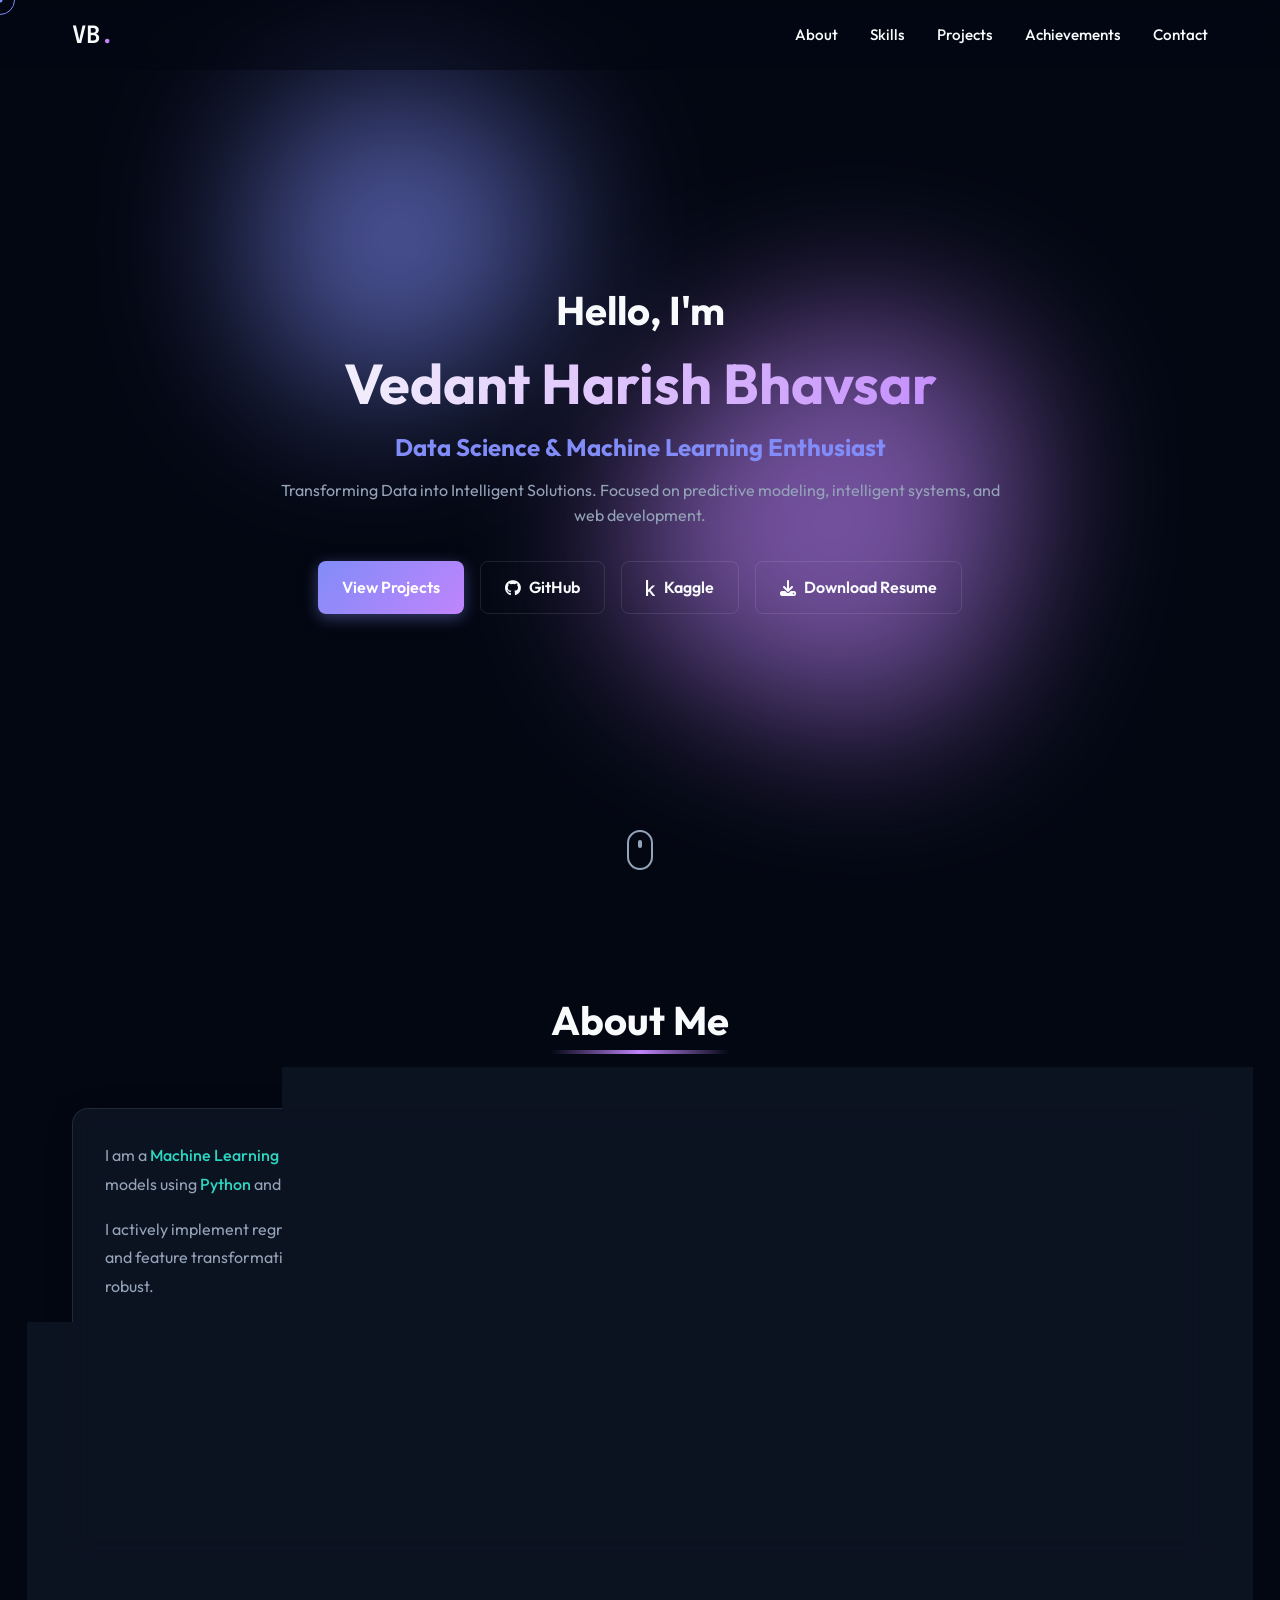
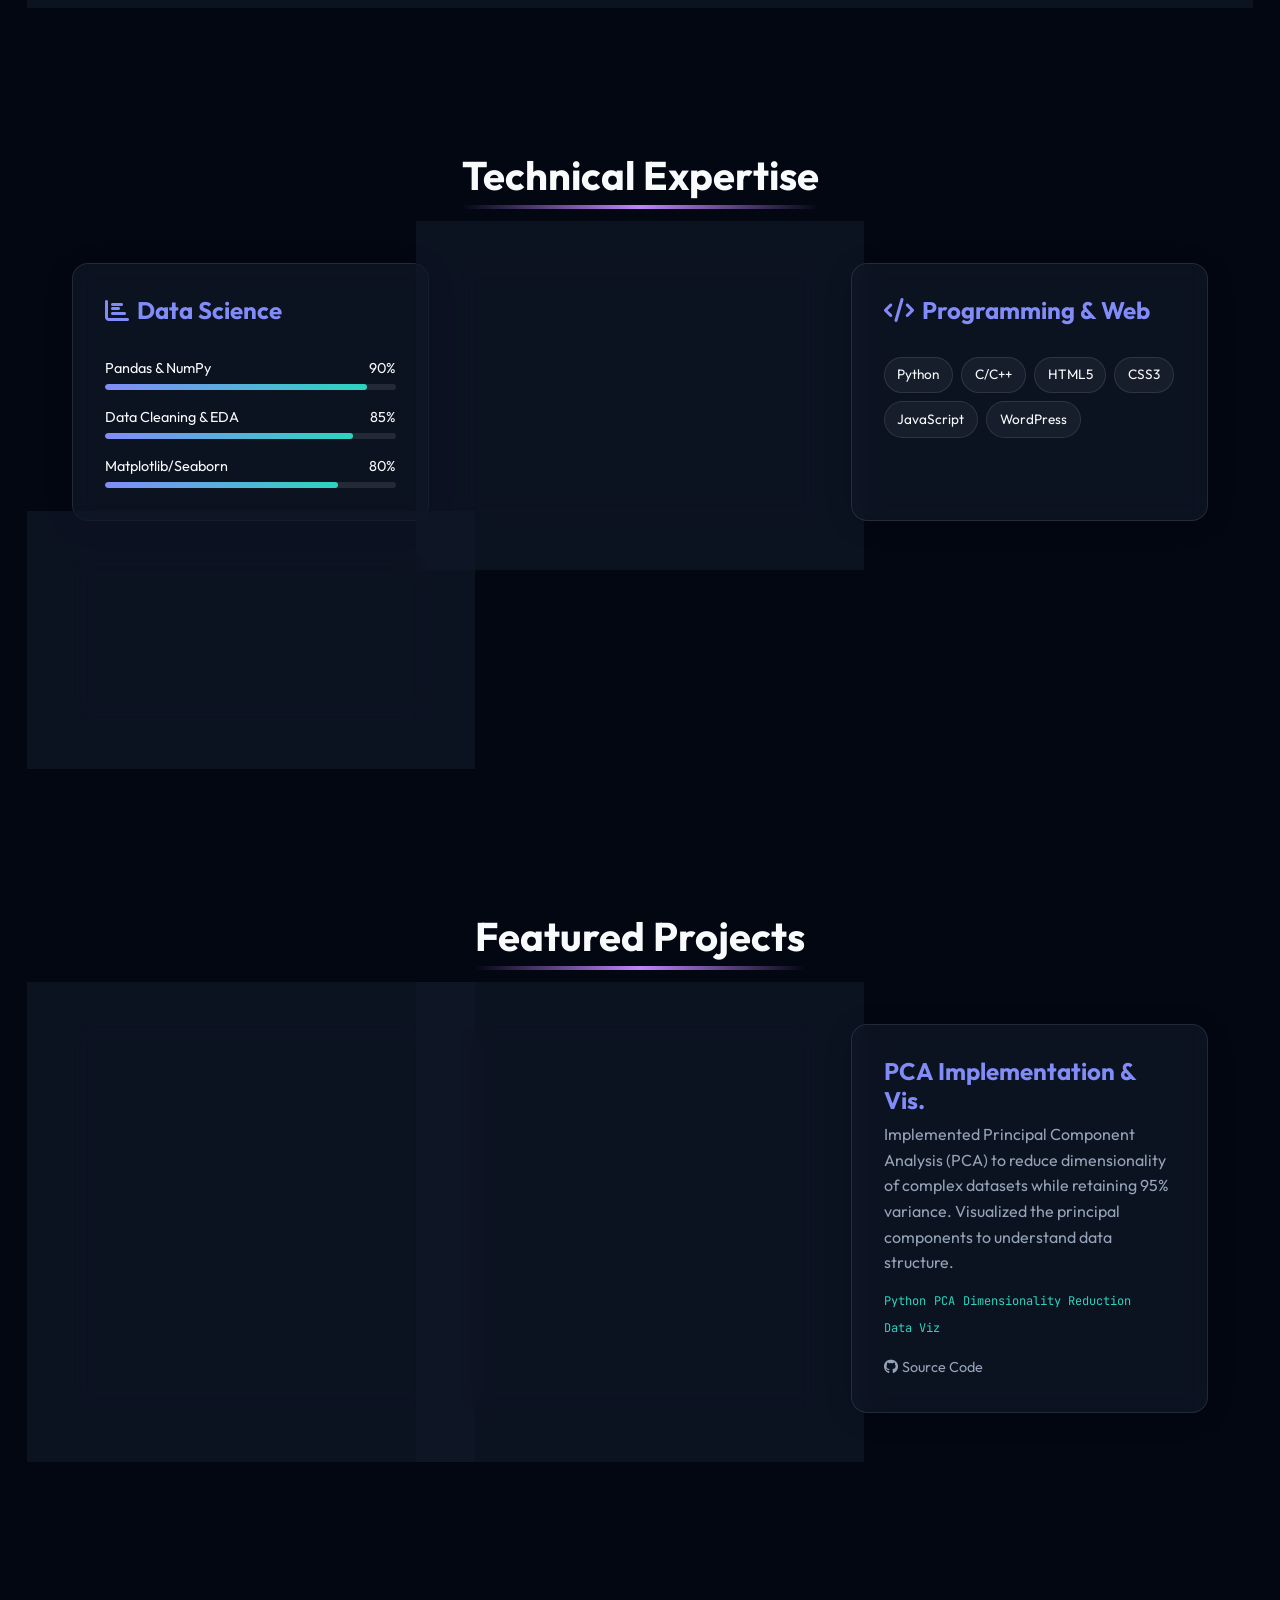
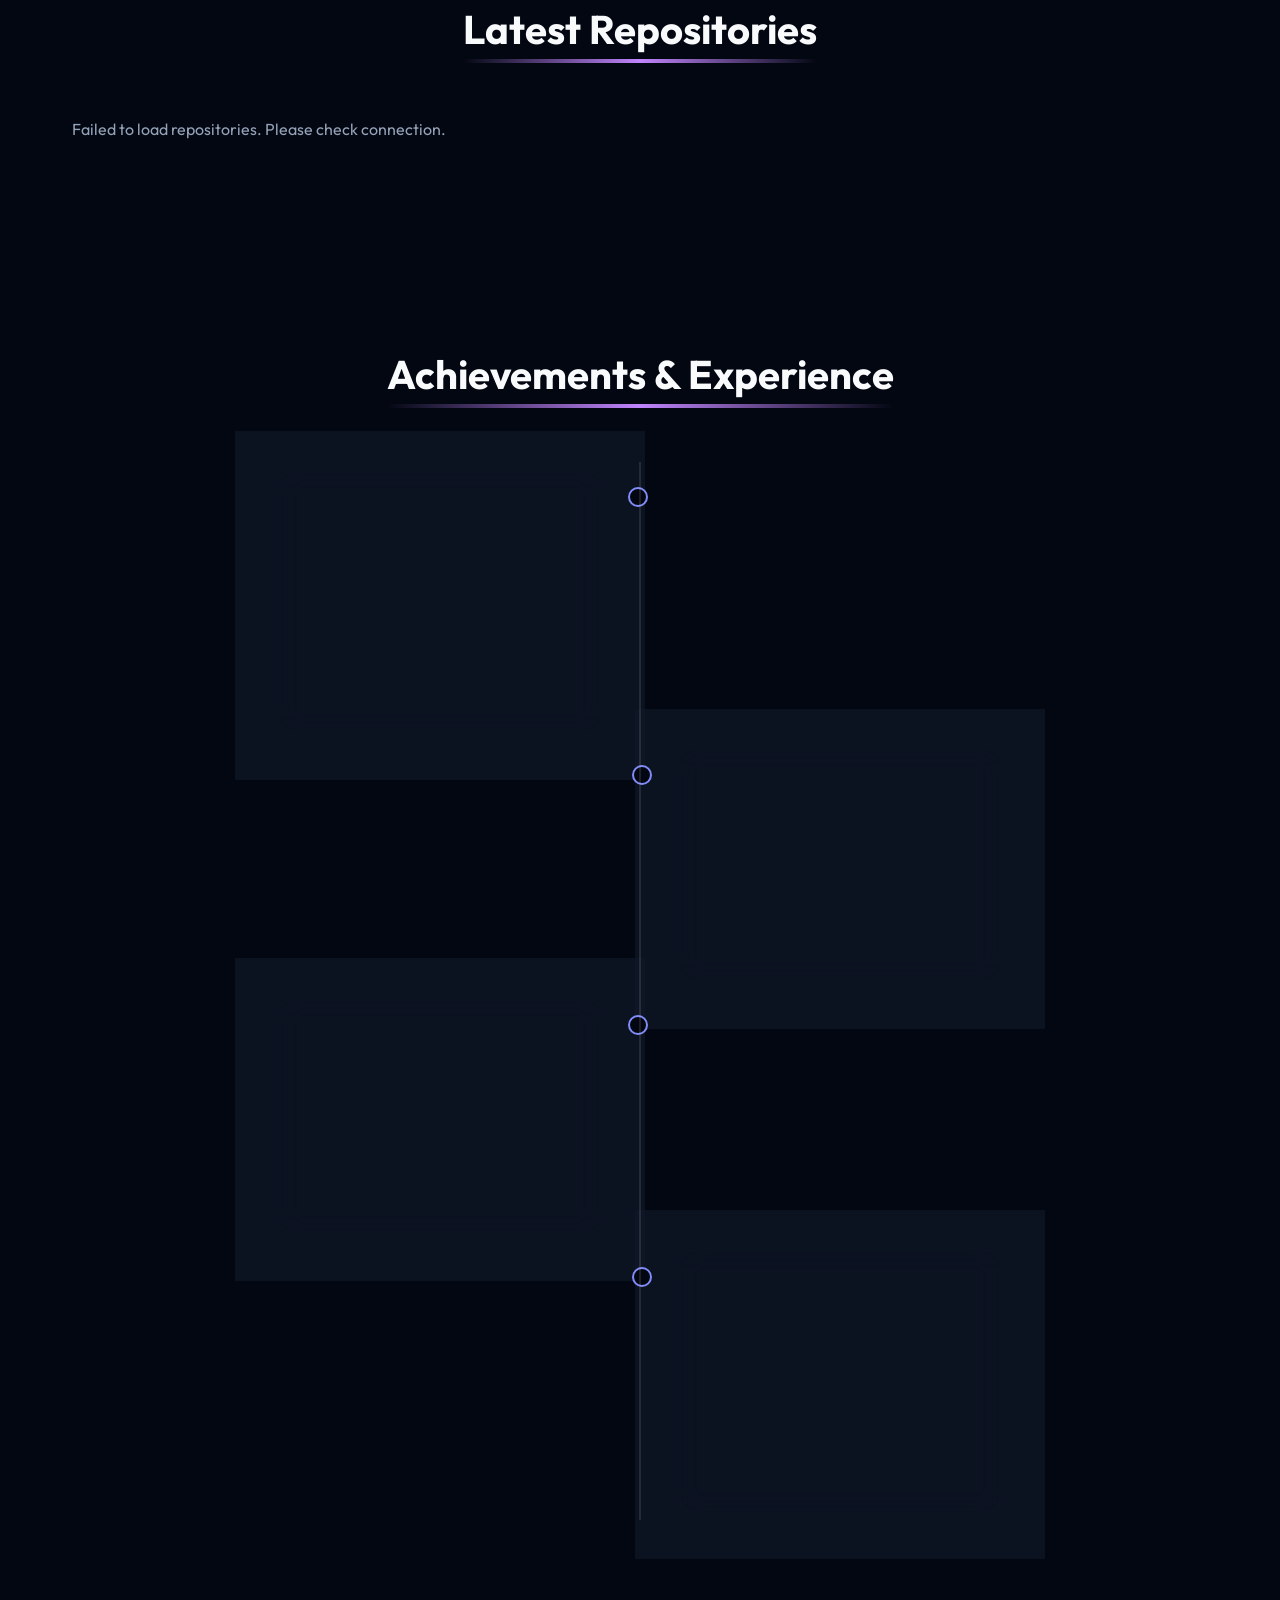
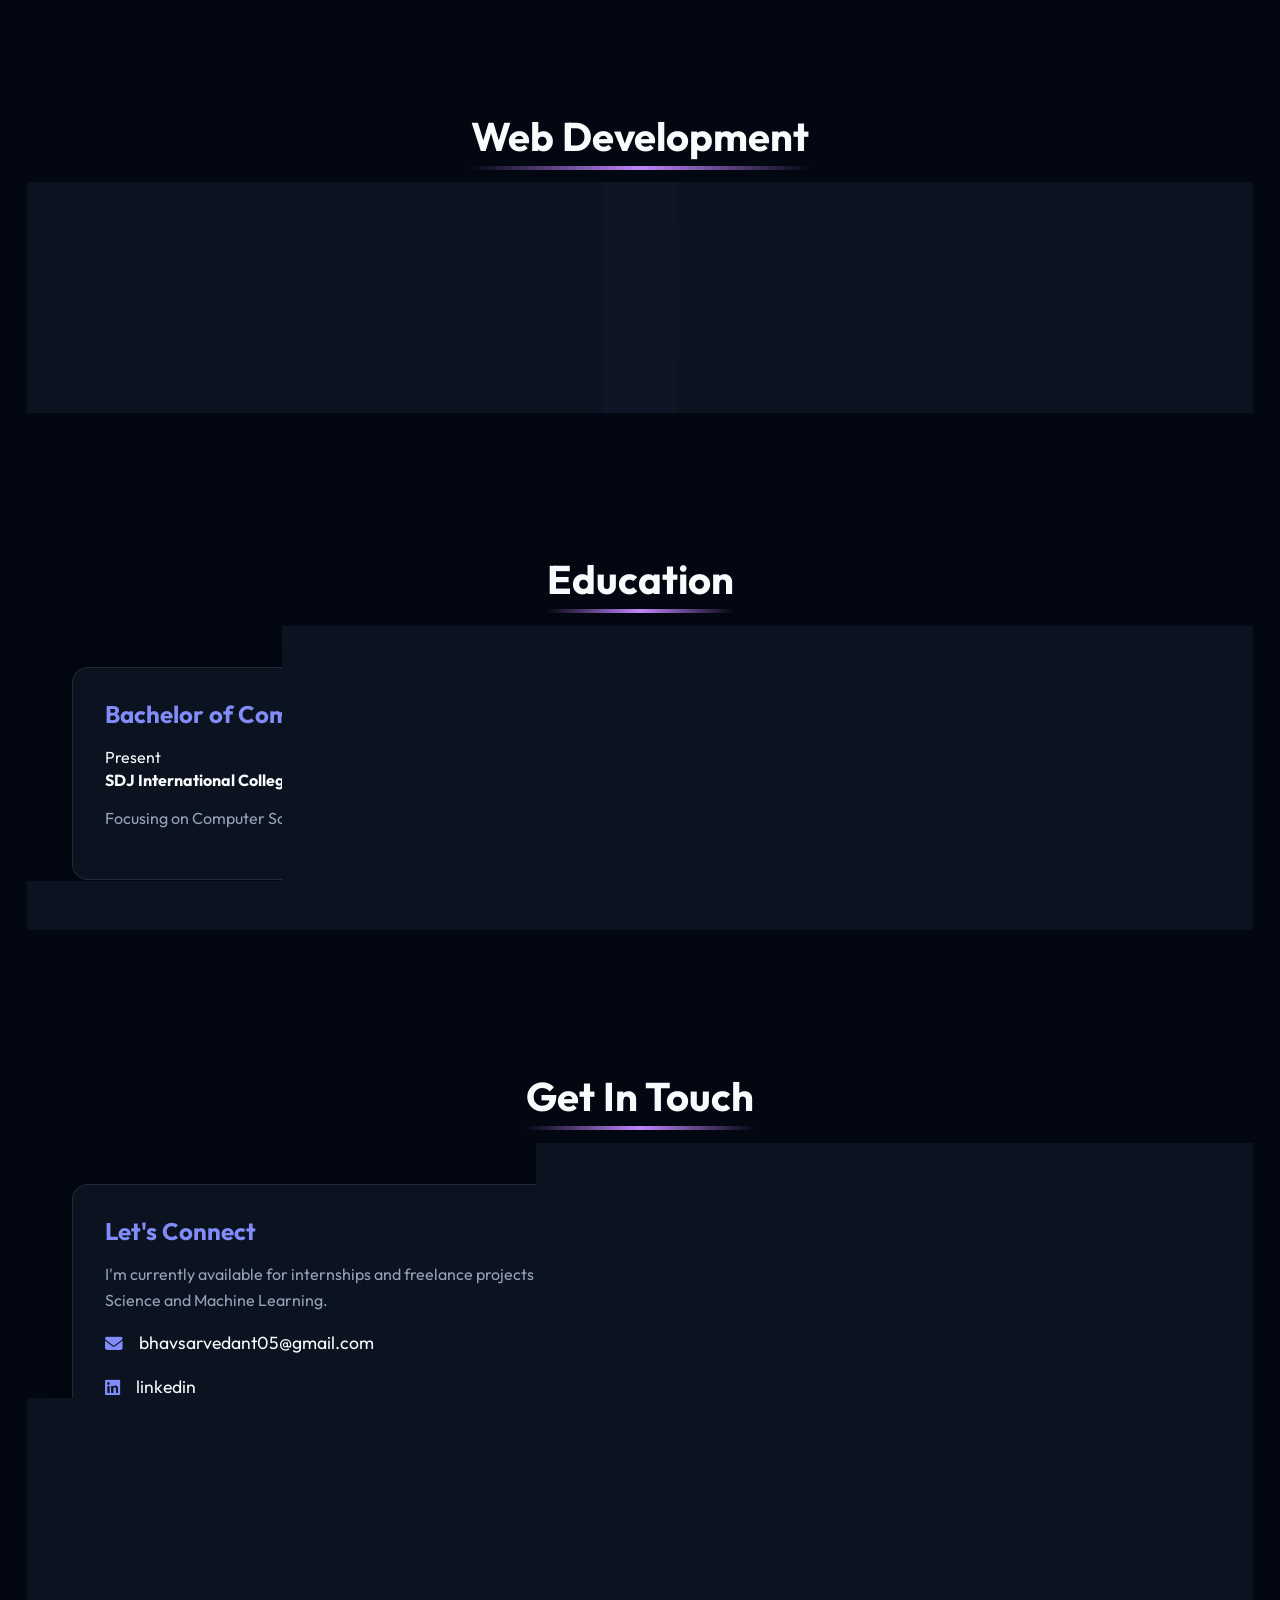
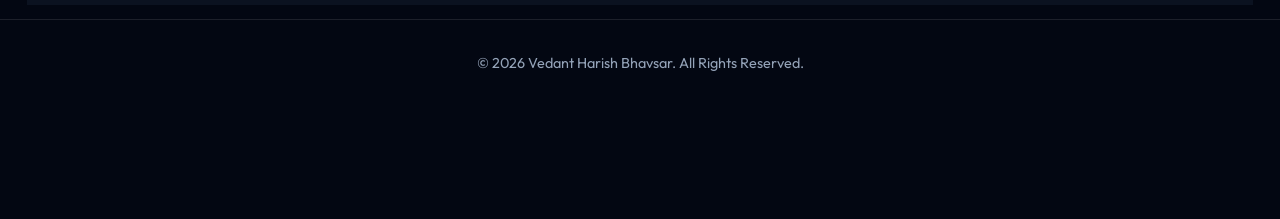
==== commit 9dfd9f5a: "Update college name and LinkedIn link text" ====
--- a/index.html
+++ b/index.html
@@ -347,7 +347,7 @@
                     <h3>Bachelor of Computer Applications (BCA)</h3>
                     <span class="year">Present</span>
                 </div>
-                <h4>SDG International College, Surat</h4>
+                <h4>SDJ International College, Surat</h4>
                 <p>Focusing on Computer Science fundamentals, Database Management, and Mathematics for Computer Science.
                 </p>
             </div>
@@ -371,7 +371,7 @@
                     <div class="contact-item">
                         <i class="fab fa-linkedin"></i>
                         <a href="https://linkedin.com/in/vedant-bhavsar1"
-                            target="_blank">linkedin.com/in/vedant-bhavsar1</a>
+                            target="_blank">linkedin</a>
                     </div>
                     <div class="contact-item">
                         <i class="fas fa-map-marker-alt"></i>
@@ -411,4 +411,4 @@
     <script src="script.js"></script>
 </body>
 
-</html>+</html>
--- a/style.css
+++ b/style.css
@@ -778,12 +778,26 @@
 
 /* Responsive Media Queries */
 @media (max-width: 768px) {
+
+    /* Global Mobile Fixes */
+    html,
+    body {
+        overflow-x: hidden;
+        width: 100%;
+    }
+
+    .container {
+        padding: 0 var(--spacing-sm);
+        /* Reduce padding from 2rem to 1rem */
+    }
+
     h1 {
         font-size: 2.5rem;
     }
 
     h2 {
-        font-size: 2rem;
+        font-size: 1.8rem;
+        /* Smaller H2 */
     }
 
     .nav-links {
@@ -792,6 +806,22 @@
 
     .mobile-nav-toggle {
         display: block;
+    }
+
+    /* Wrap Buttons */
+    .cta-buttons {
+        flex-wrap: wrap;
+        gap: 1rem;
+        flex-direction: column;
+        /* Stack buttons on very small screens if needed, or keep row with wrap */
+        align-items: center;
+        width: 100%;
+    }
+
+    .btn {
+        width: 100%;
+        /* Full width buttons on mobile look better */
+        justify-content: center;
     }
 
     .timeline::after {
@@ -821,20 +851,120 @@
         height: 200px;
     }
 
-    /* Hamburger Menu visible state (if implemented in JS or CSS checkbox hack) */
-    .navbar.mobile-active .nav-links {
-        display: flex;
+    /* Mobile Navigation */
+    .mobile-nav-toggle {
+        display: block;
+        cursor: pointer;
+        z-index: 1001;
+        /* Ensure it's above the menu */
+    }
+
+    .hamburger {
+        display: block;
+        cursor: pointer;
+    }
+
+    .hamburger .bar {
+        display: block;
+        width: 25px;
+        height: 3px;
+        margin: 5px auto;
+        -webkit-transition: all 0.3s ease-in-out;
+        transition: all 0.3s ease-in-out;
+        background-color: var(--text-primary);
+    }
+
+    .nav-links {
+        position: fixed;
+        left: -100%;
+        top: 0;
+        gap: 0;
         flex-direction: column;
-        position: absolute;
-        top: 100%;
+        background-color: rgba(3, 7, 18, 0.95);
+        /* High opacity background */
+        backdrop-filter: blur(15px);
+        width: 100%;
+        height: 100vh;
+        /* Full viewport height */
+        text-align: center;
+        transition: 0.3s;
+        box-shadow: 0 10px 27px rgba(0, 0, 0, 0.05);
+        justify-content: center;
+        /* Center items vertically */
+        padding-top: 0;
+        /* Remove padding */
+    }
+
+    .nav-links.active {
         left: 0;
-        width: 100%;
-        background: var(--bg-color);
-        padding: 2rem;
-        border-bottom: 1px solid var(--glass-border);
+    }
+
+    .nav-links li {
+        margin: 2.5rem 0;
+    }
+
+    .nav-links a {
+        font-size: 1.5rem;
+        /* Larger font for mobile */
+    }
+
+    .hamburger.active .bar:nth-child(2) {
+        opacity: 0;
+    }
+
+    .hamburger.active .bar:nth-child(1) {
+        transform: translateY(8px) rotate(45deg);
+    }
+
+    .hamburger.active .bar:nth-child(3) {
+        transform: translateY(-8px) rotate(-45deg);
     }
 
     .glass-card {
         padding: var(--spacing-sm);
     }
+
+    /* Adjust Hero Font Sizes */
+    h1 {
+        font-size: 2.5rem;
+    }
+
+    h2 {
+        font-size: 2rem;
+    }
+
+    .hero-content h1 {
+        font-size: 2.8rem;
+    }
+
+    .hero-content p {
+        font-size: 1rem;
+    }
+
+    /* Project Card on Mobile */
+    .project-card {
+        min-height: auto;
+    }
+
+    /* About Stats mobile adjustment */
+    .about-stats {
+        gap: var(--spacing-sm);
+        flex-wrap: wrap;
+    }
+
+    .stat {
+        min-width: 80px;
+    }
+
+    /* Hide custom cursor on mobile */
+    .cursor-dot,
+    .cursor-outline {
+        display: none;
+    }
+}
+
+@media (min-width: 769px) {
+    .hamburger {
+        display: none;
+    }
 }
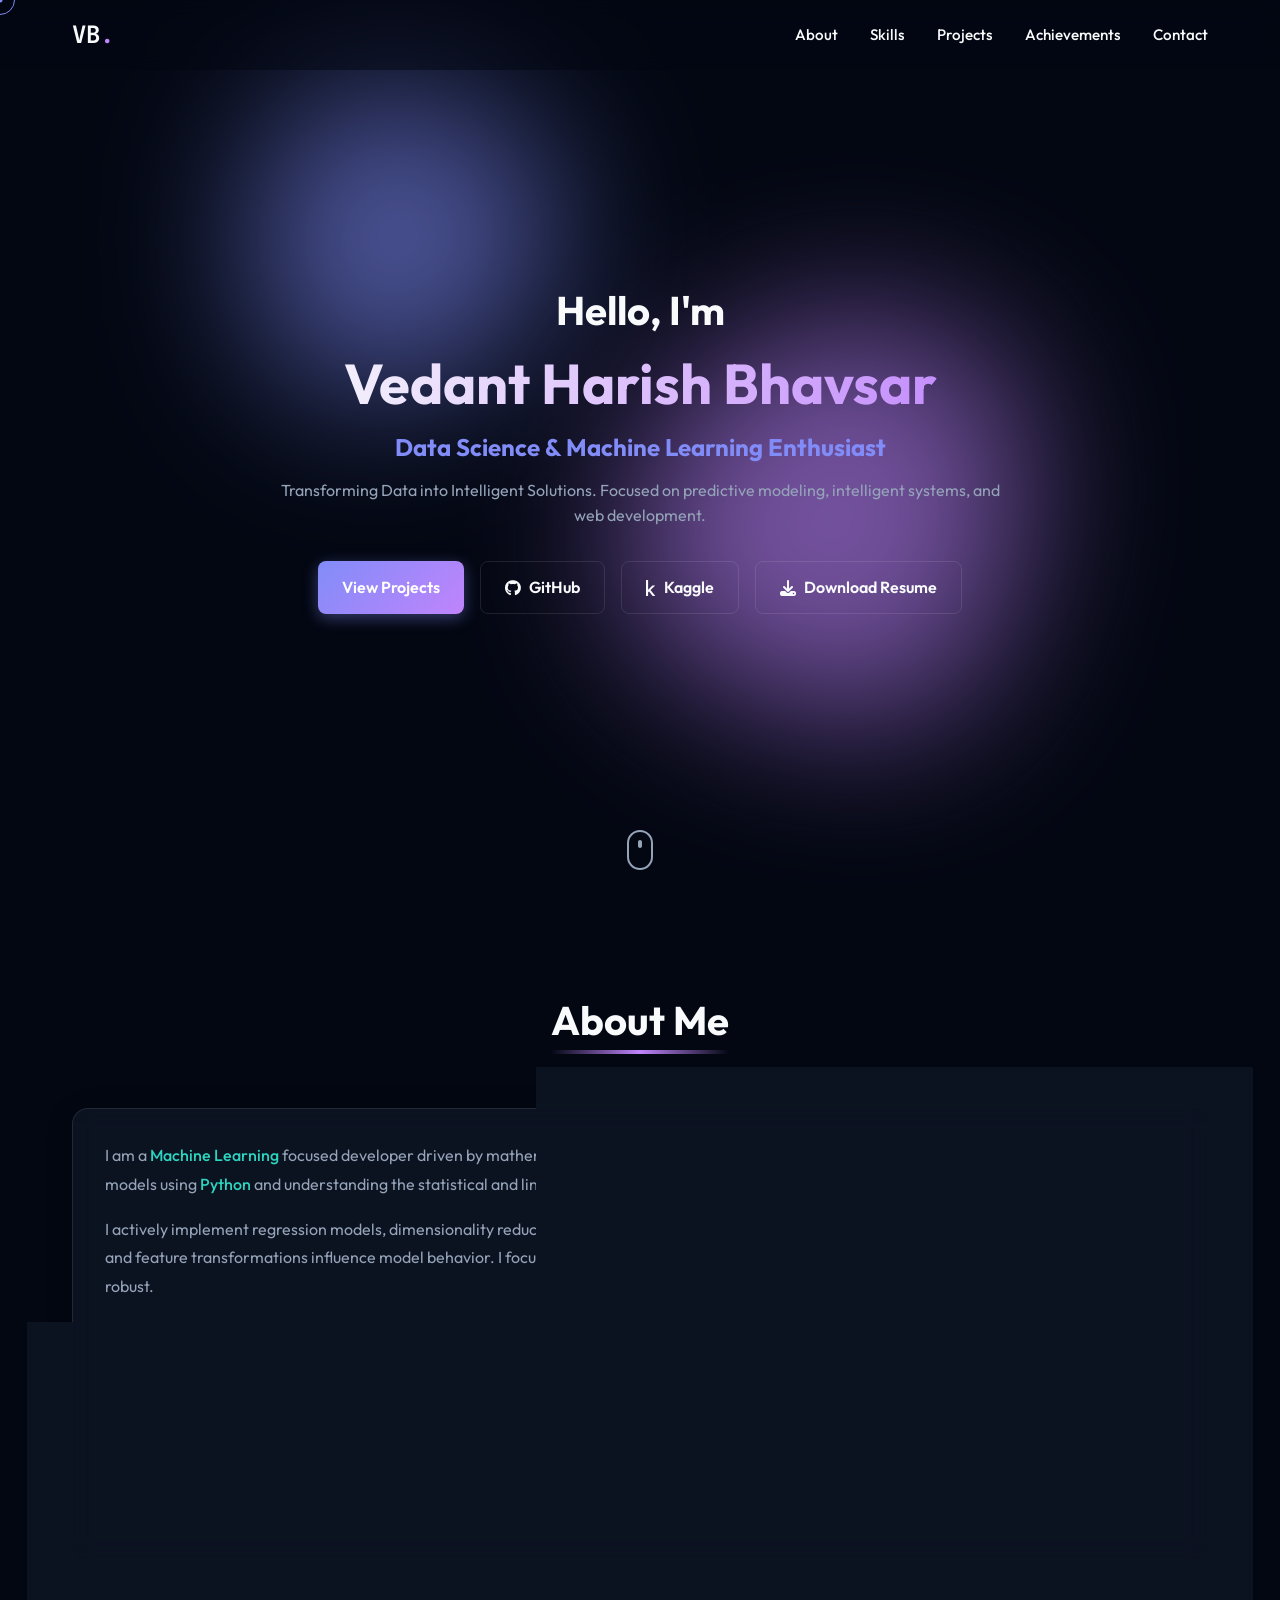
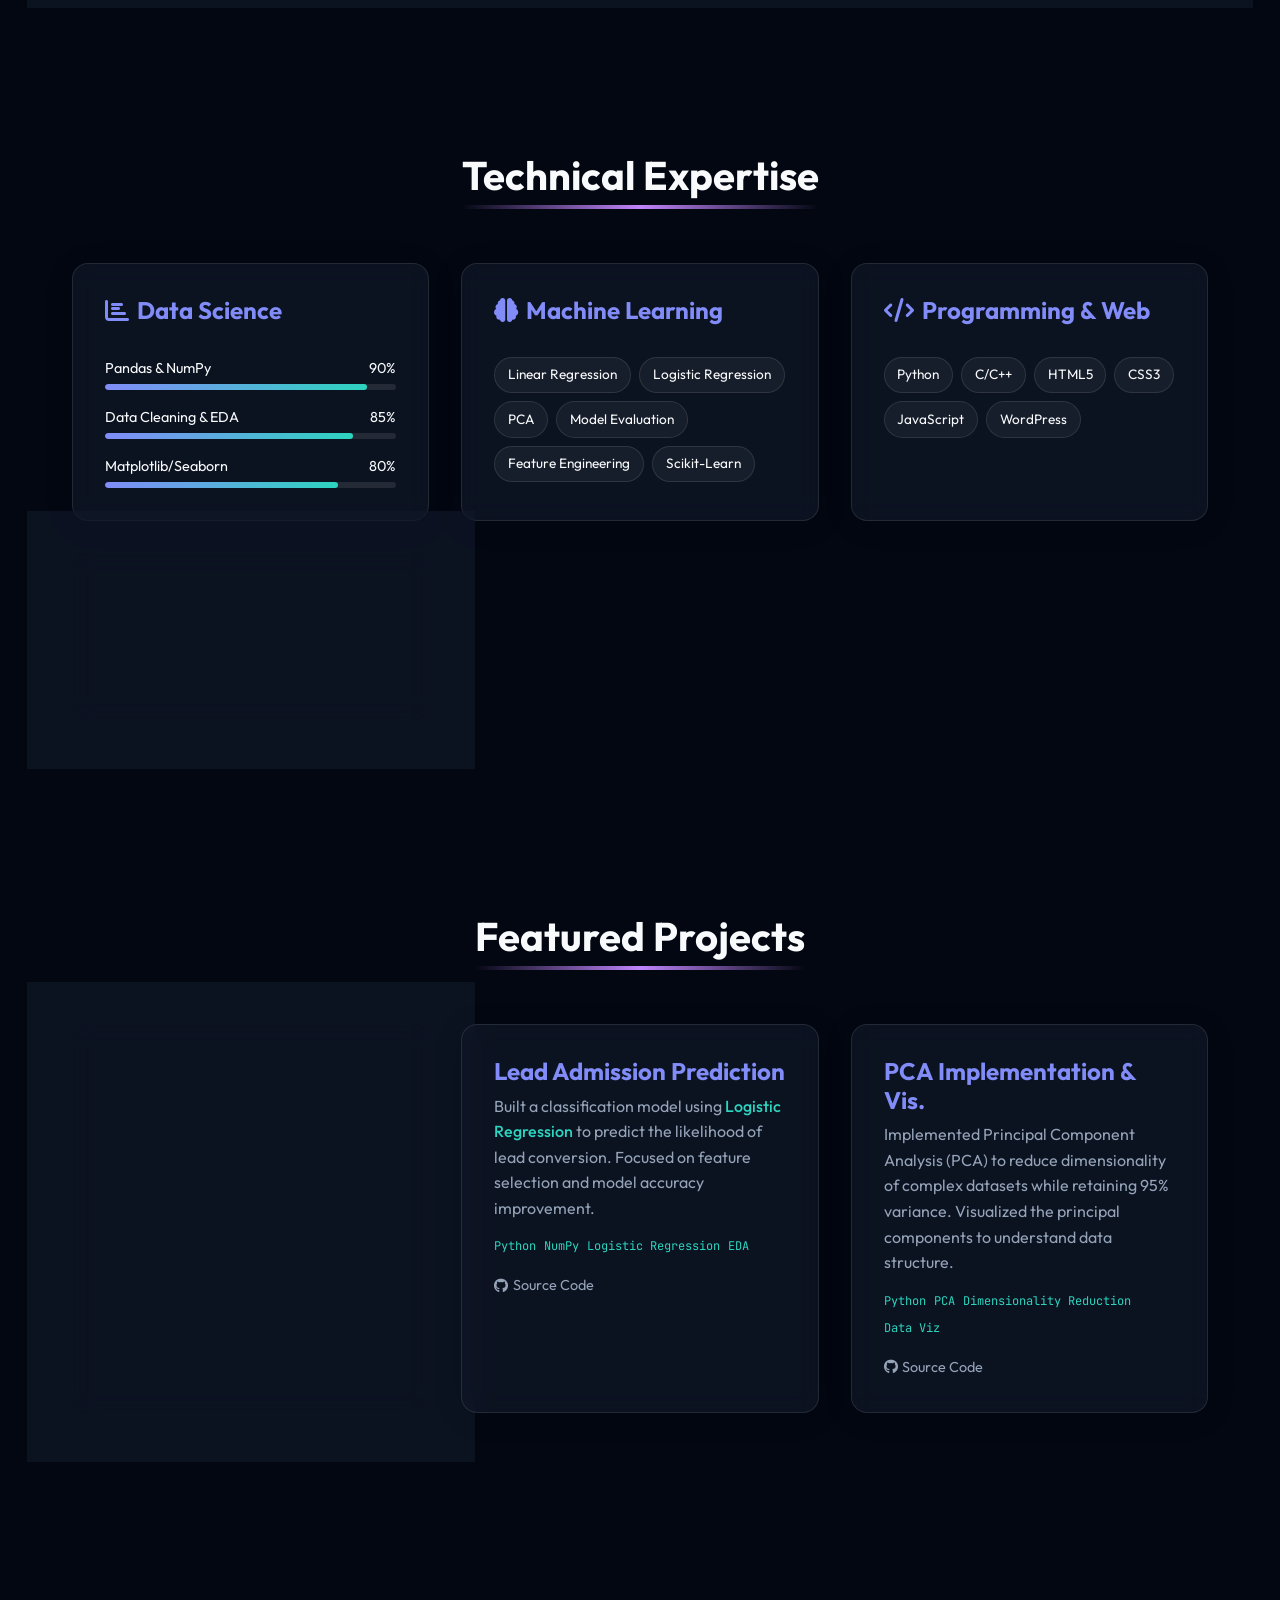
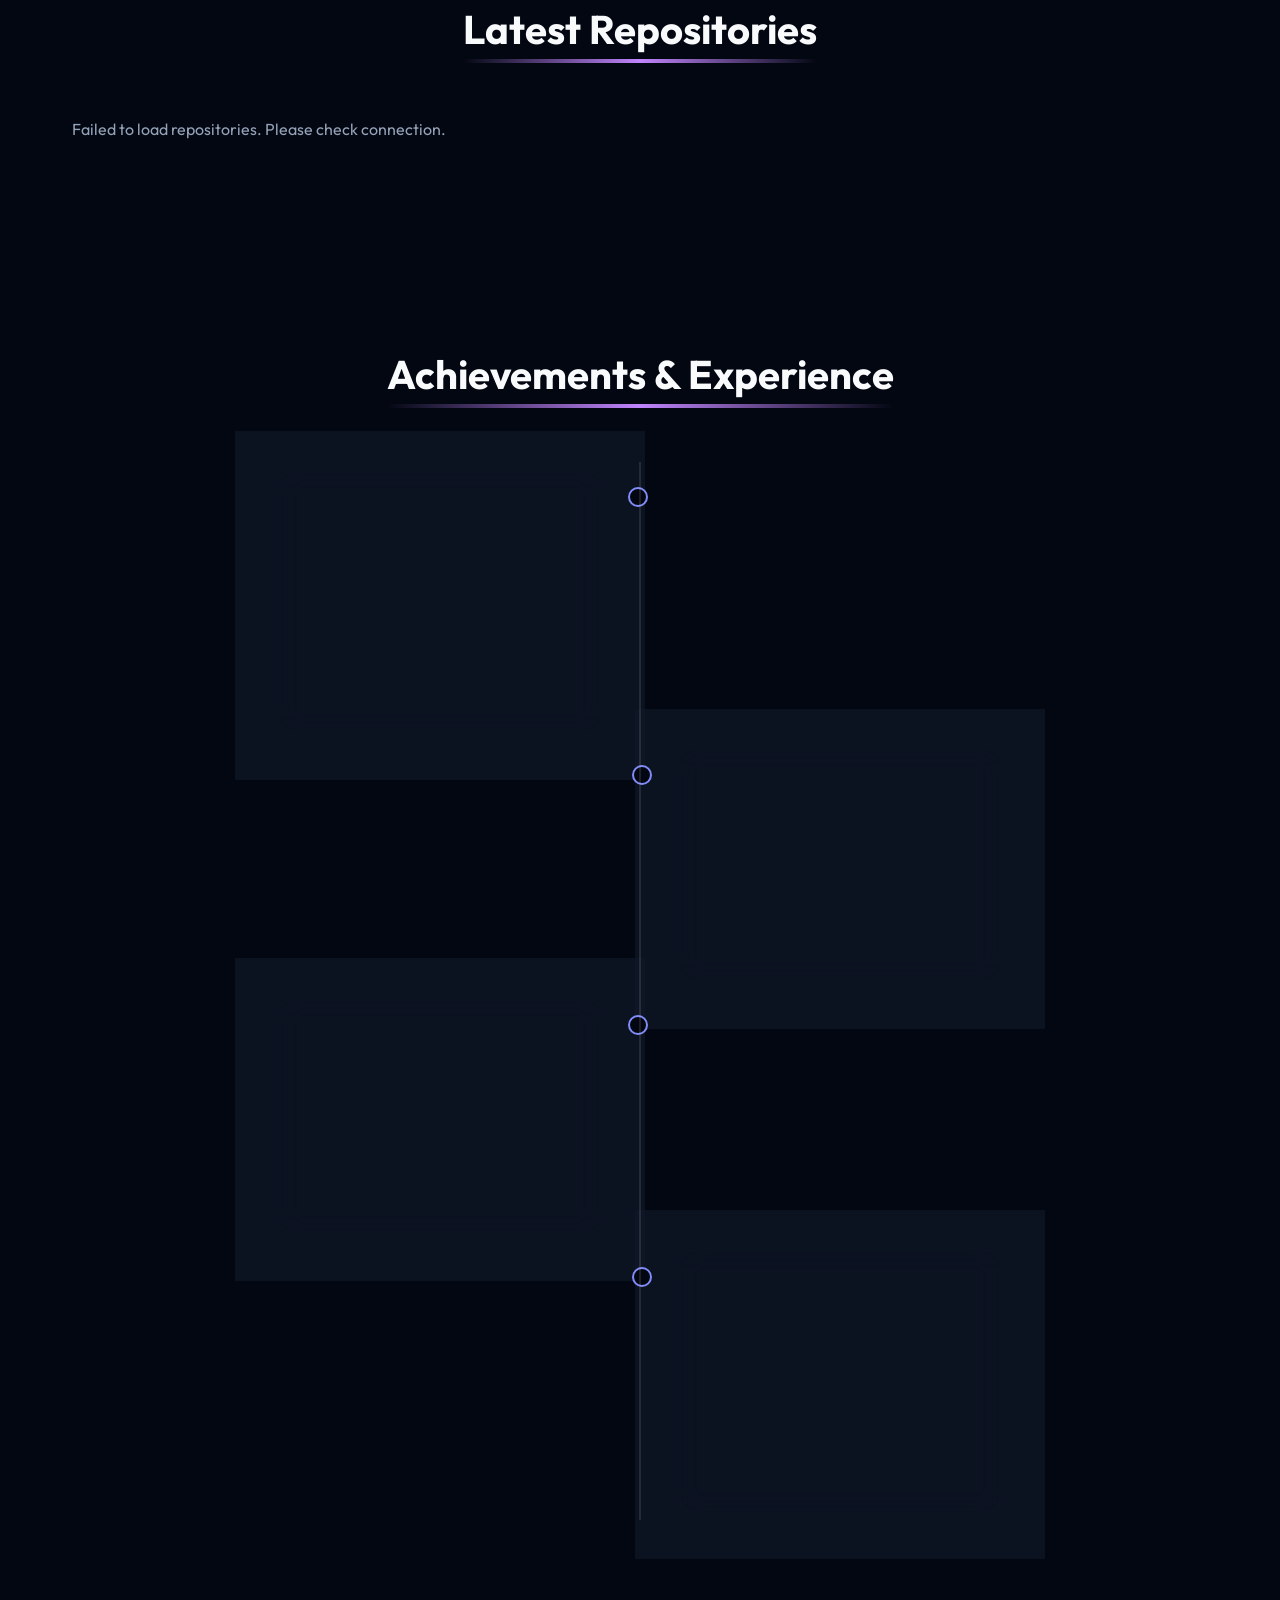
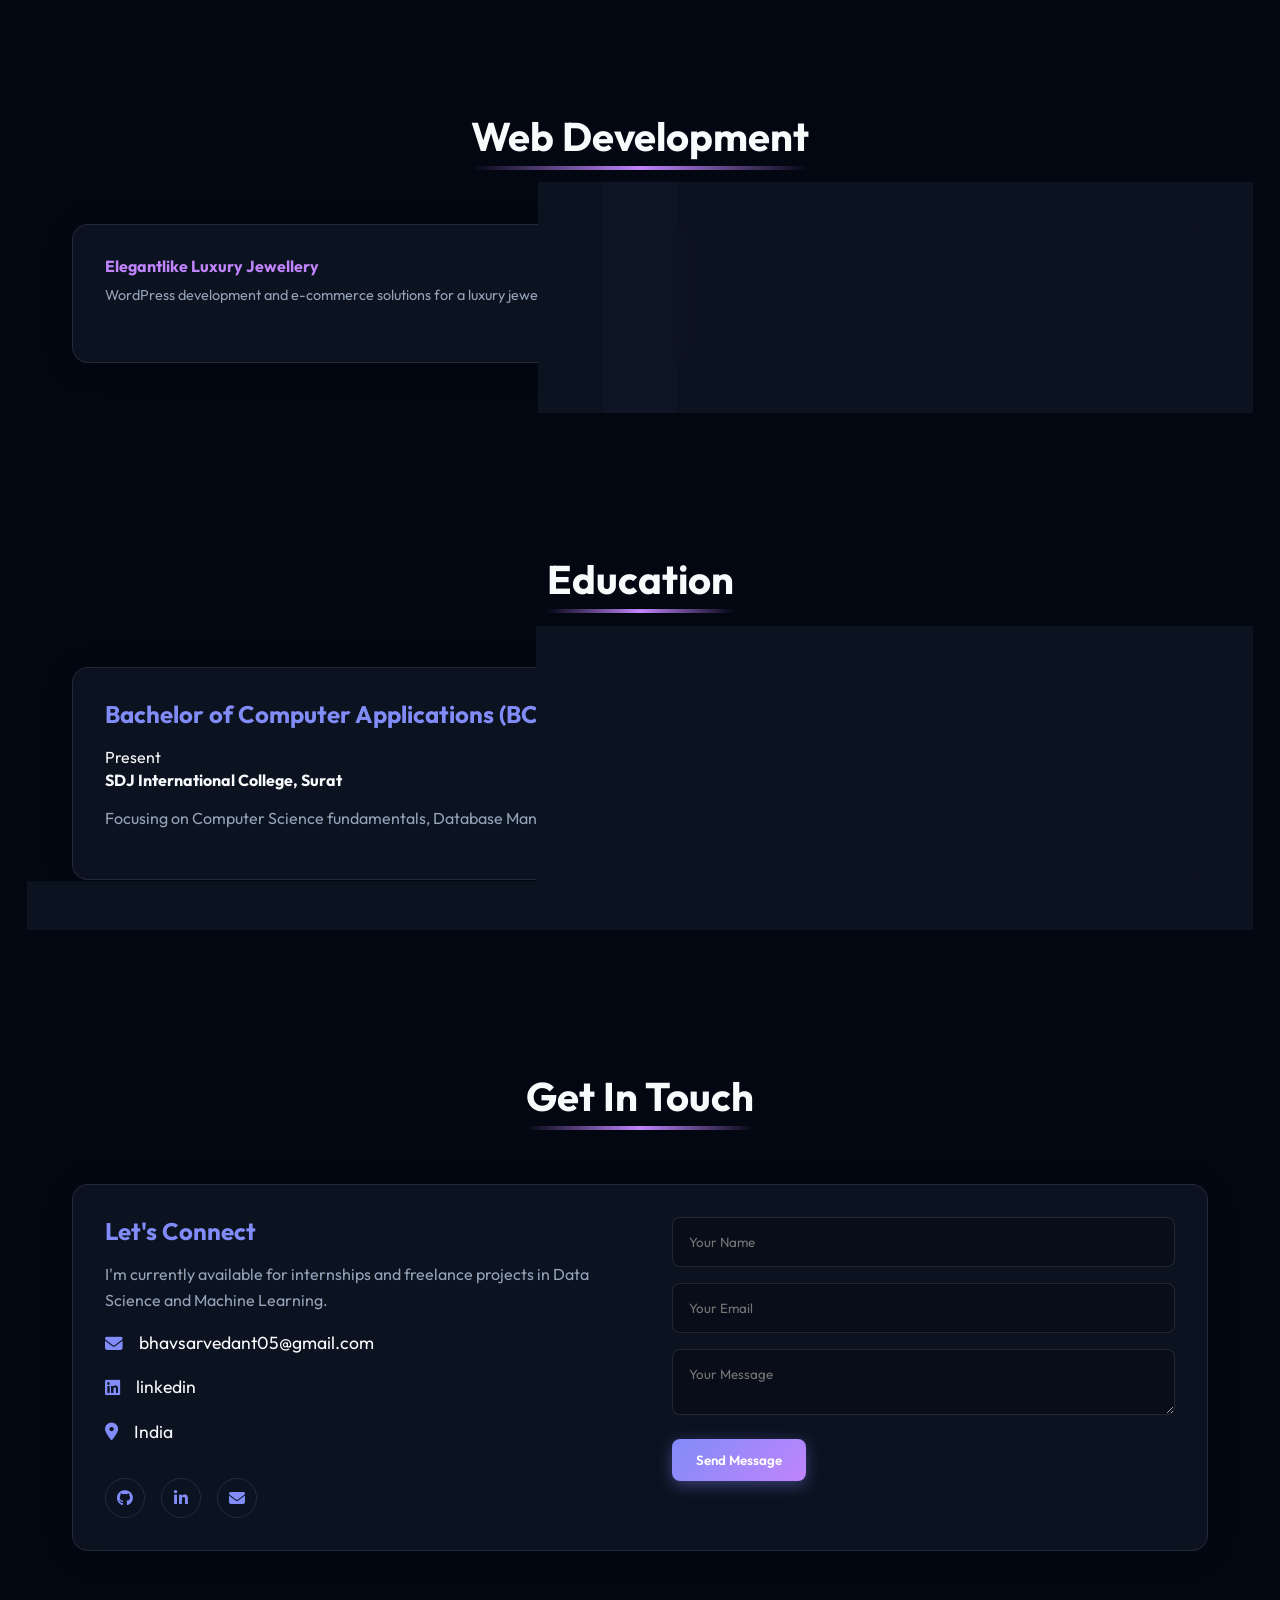
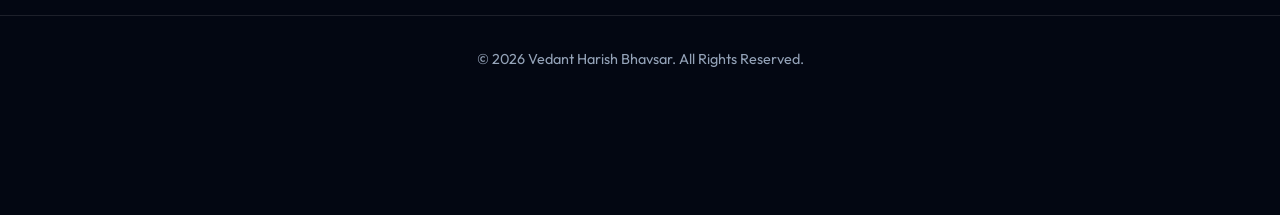
==== commit 7f91e155: "Configure contact form with Formspree API" ====
--- a/index.html
+++ b/index.html
@@ -370,8 +370,7 @@
                     </div>
                     <div class="contact-item">
                         <i class="fab fa-linkedin"></i>
-                        <a href="https://linkedin.com/in/vedant-bhavsar1"
-                            target="_blank">linkedin</a>
+                        <a href="https://linkedin.com/in/vedant-bhavsar1" target="_blank">linkedin</a>
                     </div>
                     <div class="contact-item">
                         <i class="fas fa-map-marker-alt"></i>
@@ -386,7 +385,7 @@
                     </div>
                 </div>
 
-                <form class="contact-form" action="https://formspree.io/f/your_form_id" method="POST">
+                <form class="contact-form" action="https://formspree.io/f/xreaqzvr" method="POST">
                     <div class="form-group">
                         <input type="text" name="name" placeholder="Your Name" required>
                     </div>
@@ -397,7 +396,7 @@
                         <textarea name="message" placeholder="Your Message" required></textarea>
                     </div>
                     <button type="submit" class="btn btn-primary">Send Message</button>
-                    <p class="form-note">*Using a static form service or mailto logic here</p>
+                    <!-- <p class="form-note">*Using a static form service or mailto logic here</p> -->
                 </form>
             </div>
         </div>
@@ -411,4 +410,4 @@
     <script src="script.js"></script>
 </body>
 
-</html>
+</html>
--- a/style.css
+++ b/style.css
@@ -361,8 +361,11 @@
 .scroll-down {
     position: absolute;
     bottom: 30px;
-    left: 50%;
-    transform: translateX(-50%);
+    left: 0;
+    width: 100%;
+    display: flex;
+    justify-content: center;
+    /* transform: translateX(-50%);  <-- Removed to avoid conflict with animation */
     animation: bounce 2s infinite;
 }
 
@@ -784,20 +787,19 @@
     body {
         overflow-x: hidden;
         width: 100%;
+        position: relative;
     }
 
     .container {
-        padding: 0 var(--spacing-sm);
-        /* Reduce padding from 2rem to 1rem */
+        padding: 0 1.5rem;
     }
 
     h1 {
-        font-size: 2.5rem;
+        font-size: 2.2rem;
     }
 
     h2 {
         font-size: 1.8rem;
-        /* Smaller H2 */
     }
 
     .nav-links {
@@ -808,22 +810,78 @@
         display: block;
     }
 
+    /* Hero Section Mobile */
+    .hero {
+        height: auto;
+        min-height: 100svh;
+        padding-top: 80px;
+        padding-bottom: 40px;
+        display: flex;
+        flex-direction: column;
+        align-items: center;
+        justify-content: center;
+    }
+
+    .hero-content {
+        width: 100%;
+        display: flex;
+        flex-direction: column;
+        align-items: center;
+        position: relative;
+        /* Ensure z-index works if needed */
+        margin-bottom: 2rem;
+    }
+
+    /* Mouse Scroll Indicator Mobile - REMOVED as per user request */
+    .scroll-down {
+        display: none;
+    }
+
+    /* Keep bounce animation but reset transform origin since we removed translateX */
+    @keyframes bounce {
+
+        0%,
+        20%,
+        50%,
+        80%,
+        100% {
+            transform: translateY(0);
+        }
+
+        40% {
+            transform: translateY(-10px);
+        }
+
+        60% {
+            transform: translateY(-5px);
+        }
+    }
+
+    .hero-content h1 {
+        font-size: 2.5rem;
+        line-height: 1.1;
+        margin-bottom: 1rem;
+    }
+
+    .hero-content p {
+        font-size: 1rem;
+        max-width: 100%;
+    }
+
     /* Wrap Buttons */
     .cta-buttons {
-        flex-wrap: wrap;
+        flex-direction: column;
         gap: 1rem;
-        flex-direction: column;
-        /* Stack buttons on very small screens if needed, or keep row with wrap */
-        align-items: center;
         width: 100%;
+        margin-top: 2rem;
     }
 
     .btn {
         width: 100%;
-        /* Full width buttons on mobile look better */
         justify-content: center;
     }
 
+    /* Timeline Adjustments */
     .timeline::after {
         left: 31px;
     }
@@ -842,6 +900,12 @@
         text-align: left;
     }
 
+    .right {
+        left: 0;
+        text-align: left;
+        /* Ensure right items are also left-aligned text-wise if needed */
+    }
+
     .contact-wrapper {
         grid-template-columns: 1fr;
     }
@@ -849,6 +913,7 @@
     .blob {
         width: 200px;
         height: 200px;
+        opacity: 0.4;
     }
 
     /* Mobile Navigation */
@@ -856,7 +921,6 @@
         display: block;
         cursor: pointer;
         z-index: 1001;
-        /* Ensure it's above the menu */
     }
 
     .hamburger {
@@ -869,7 +933,6 @@
         width: 25px;
         height: 3px;
         margin: 5px auto;
-        -webkit-transition: all 0.3s ease-in-out;
         transition: all 0.3s ease-in-out;
         background-color: var(--text-primary);
     }
@@ -880,19 +943,15 @@
         top: 0;
         gap: 0;
         flex-direction: column;
-        background-color: rgba(3, 7, 18, 0.95);
-        /* High opacity background */
+        background-color: rgba(3, 7, 18, 0.98);
         backdrop-filter: blur(15px);
         width: 100%;
         height: 100vh;
-        /* Full viewport height */
         text-align: center;
         transition: 0.3s;
         box-shadow: 0 10px 27px rgba(0, 0, 0, 0.05);
         justify-content: center;
-        /* Center items vertically */
         padding-top: 0;
-        /* Remove padding */
     }
 
     .nav-links.active {
@@ -900,12 +959,11 @@
     }
 
     .nav-links li {
-        margin: 2.5rem 0;
+        margin: 2rem 0;
     }
 
     .nav-links a {
         font-size: 1.5rem;
-        /* Larger font for mobile */
     }
 
     .hamburger.active .bar:nth-child(2) {
@@ -921,24 +979,12 @@
     }
 
     .glass-card {
-        padding: var(--spacing-sm);
-    }
-
-    /* Adjust Hero Font Sizes */
-    h1 {
-        font-size: 2.5rem;
-    }
-
-    h2 {
-        font-size: 2rem;
-    }
-
-    .hero-content h1 {
-        font-size: 2.8rem;
-    }
-
-    .hero-content p {
-        font-size: 1rem;
+        padding: 1.5rem;
+        margin-bottom: 1rem;
+    }
+
+    .section {
+        padding: 4rem 0;
     }
 
     /* Project Card on Mobile */
@@ -946,20 +992,25 @@
         min-height: auto;
     }
 
-    /* About Stats mobile adjustment */
     .about-stats {
-        gap: var(--spacing-sm);
+        gap: 1.5rem;
         flex-wrap: wrap;
     }
 
     .stat {
-        min-width: 80px;
-    }
-
-    /* Hide custom cursor on mobile */
+        min-width: 100px;
+        margin-bottom: 1rem;
+    }
+
+    /* Ensure scroll down indicator doesn't overlap */
+    .scroll-down {
+        bottom: 20px;
+    }
+
+    /* Hide custom cursor layout on mobile, keep system cursor */
     .cursor-dot,
     .cursor-outline {
-        display: none;
+        display: none !important;
     }
 }
 
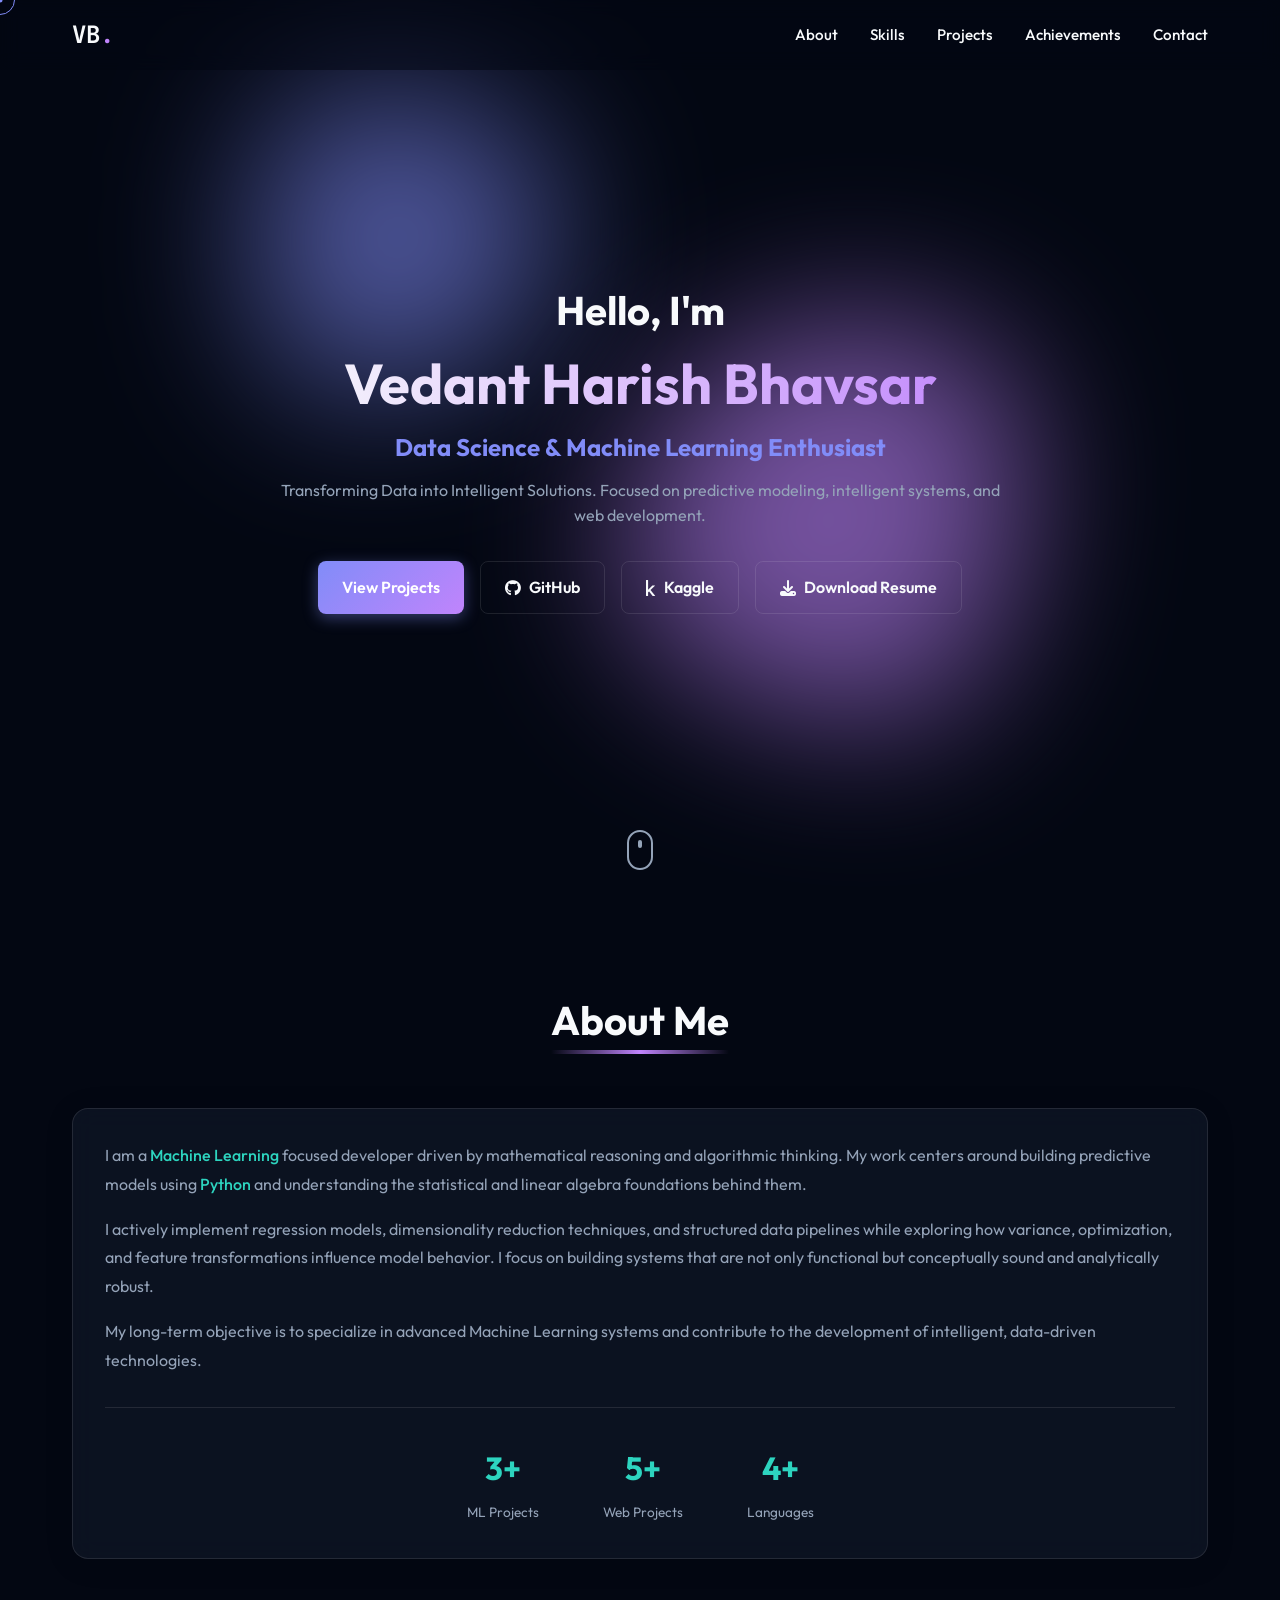
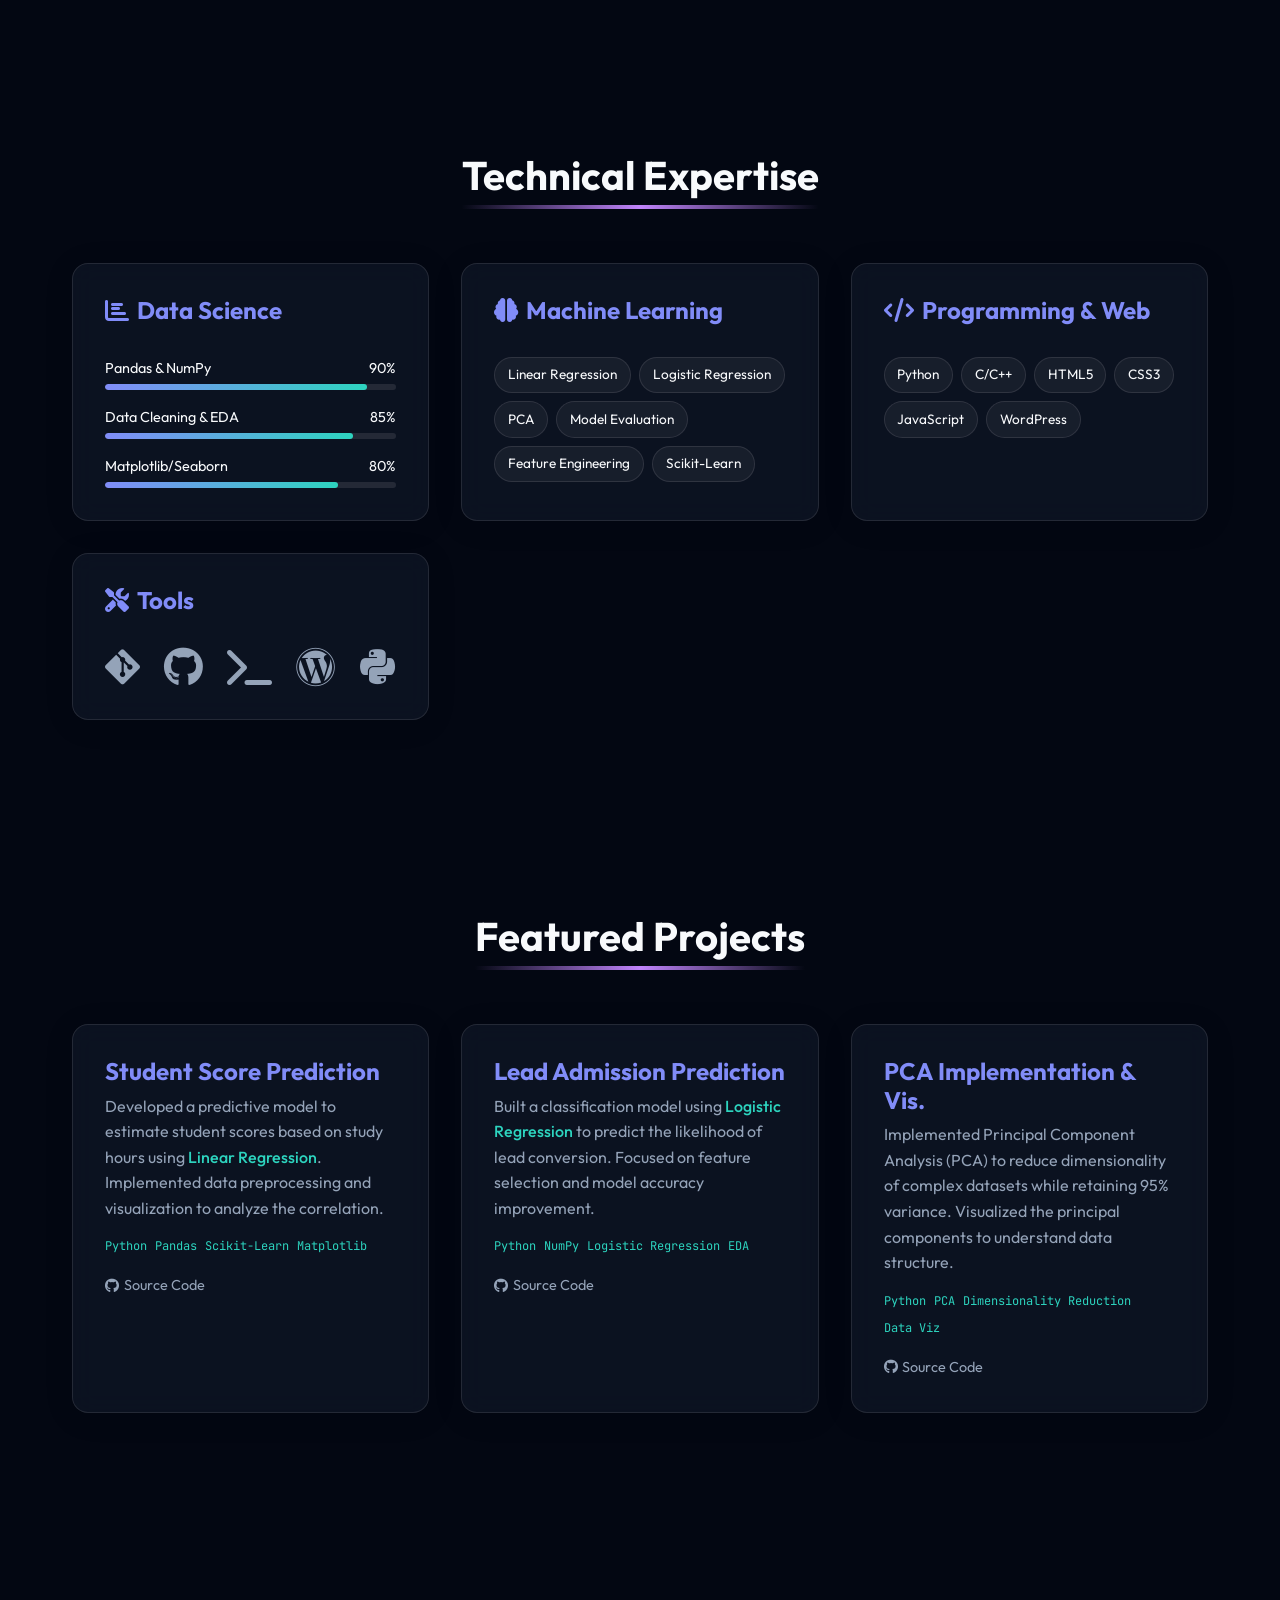
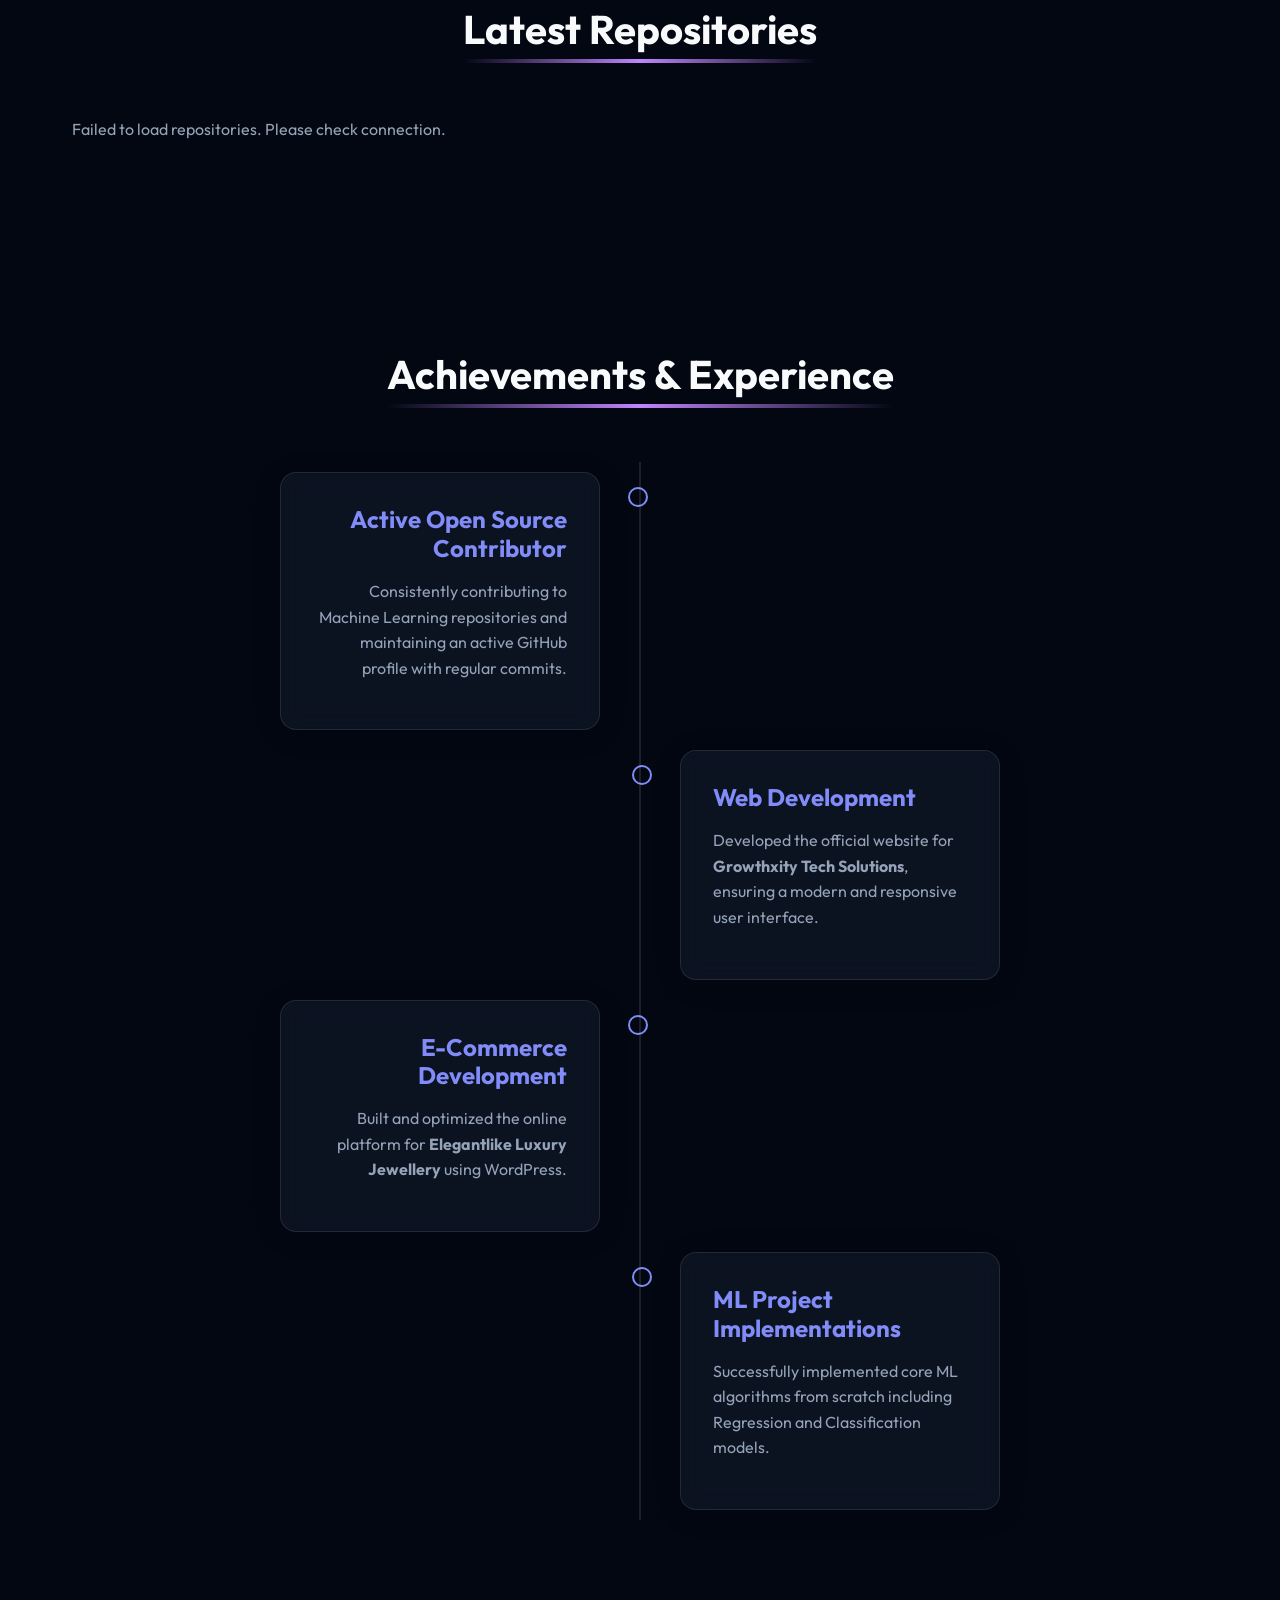
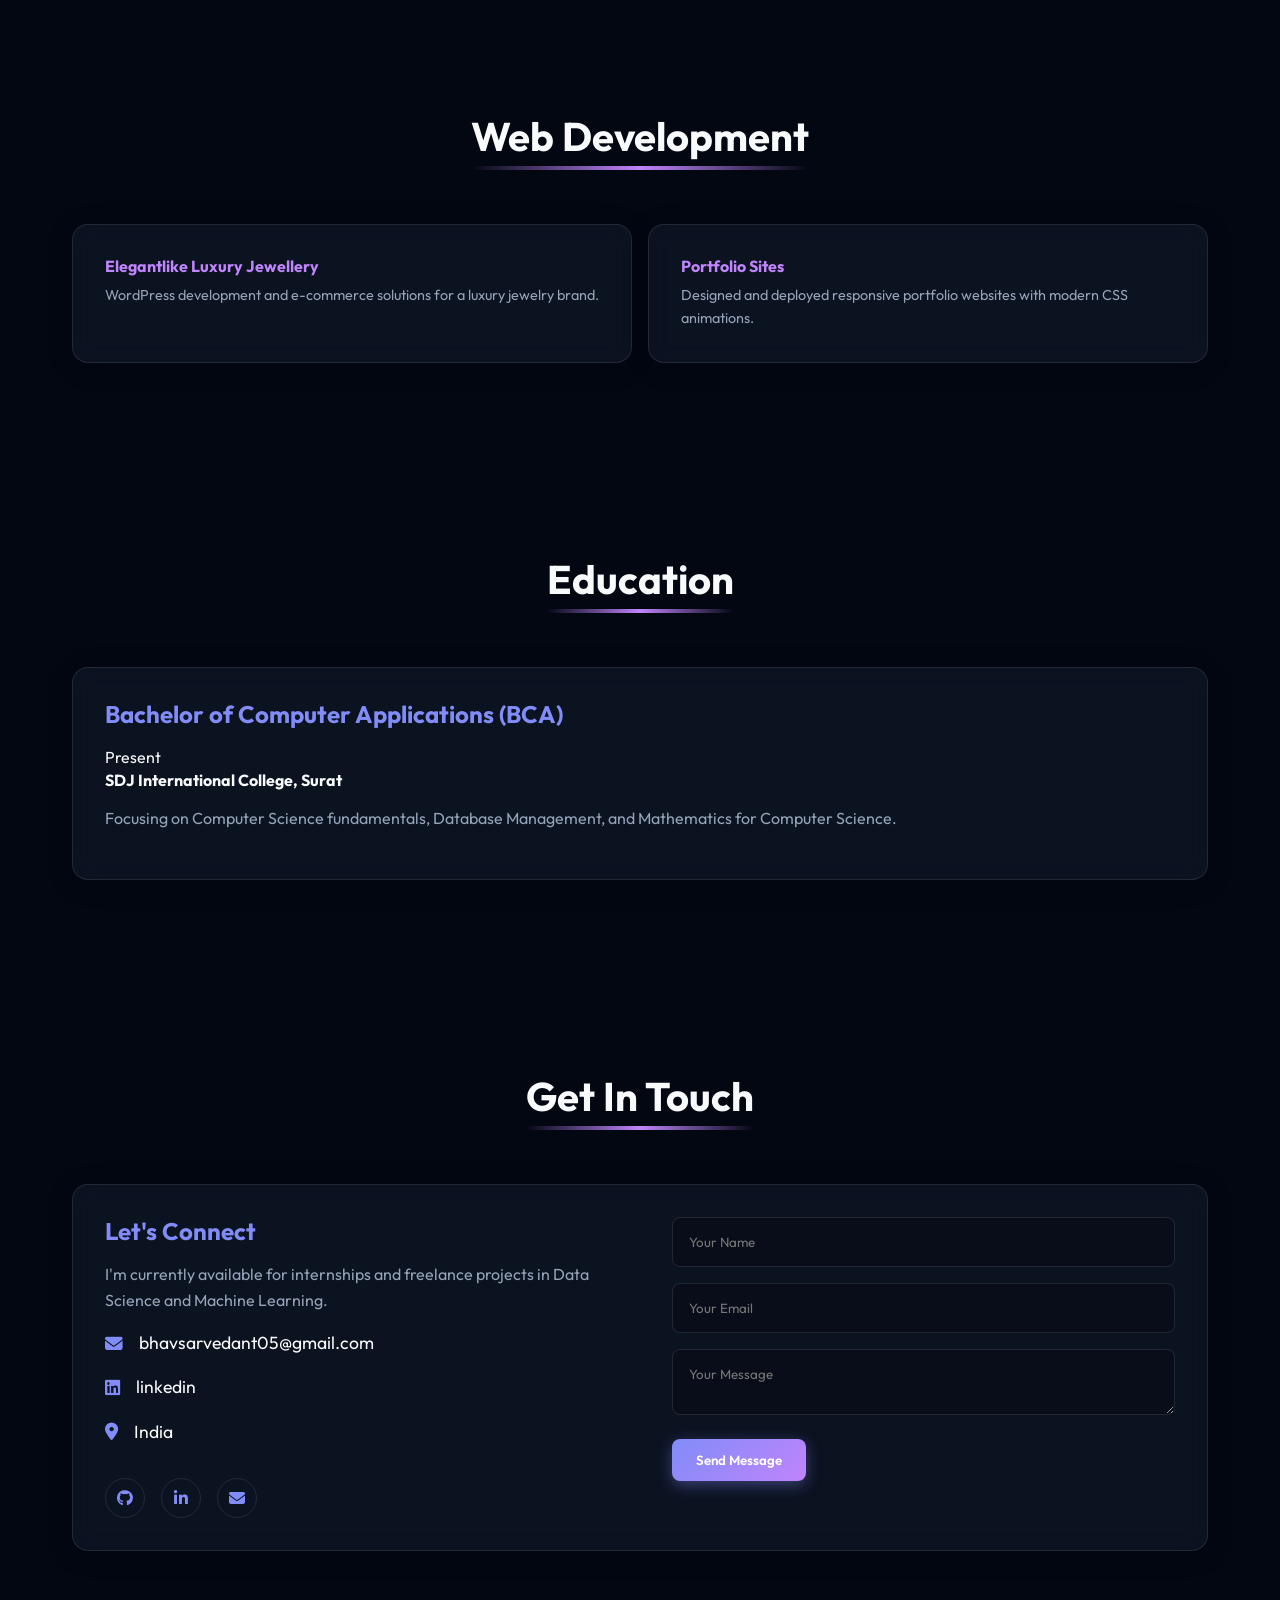
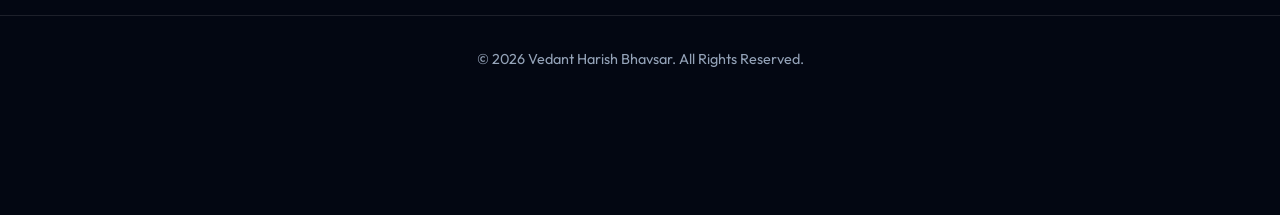
==== commit d7993014: "Obfuscate Formspree API ID" ====
--- a/index.html
+++ b/index.html
@@ -385,7 +385,7 @@
                     </div>
                 </div>
 
-                <form class="contact-form" action="https://formspree.io/f/xreaqzvr" method="POST">
+                <form class="contact-form" id="contact-form" method="POST">
                     <div class="form-group">
                         <input type="text" name="name" placeholder="Your Name" required>
                     </div>
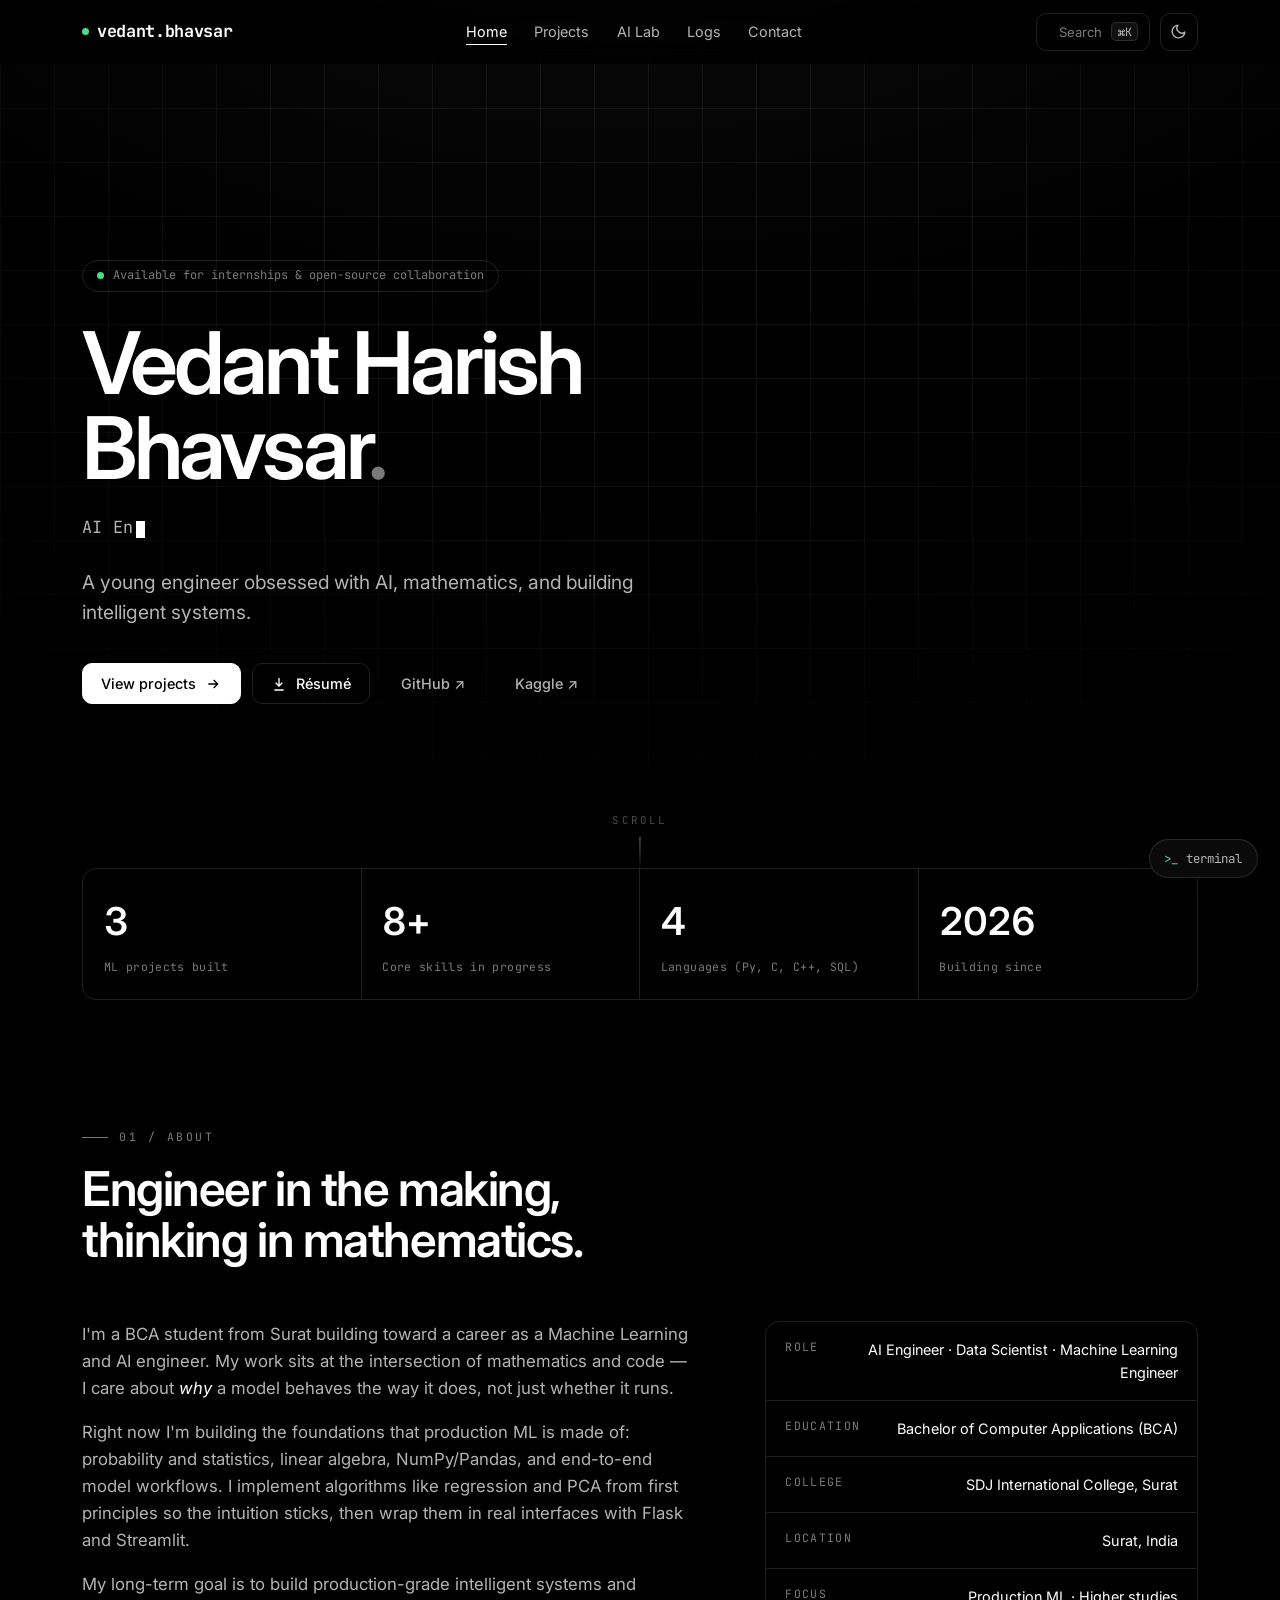
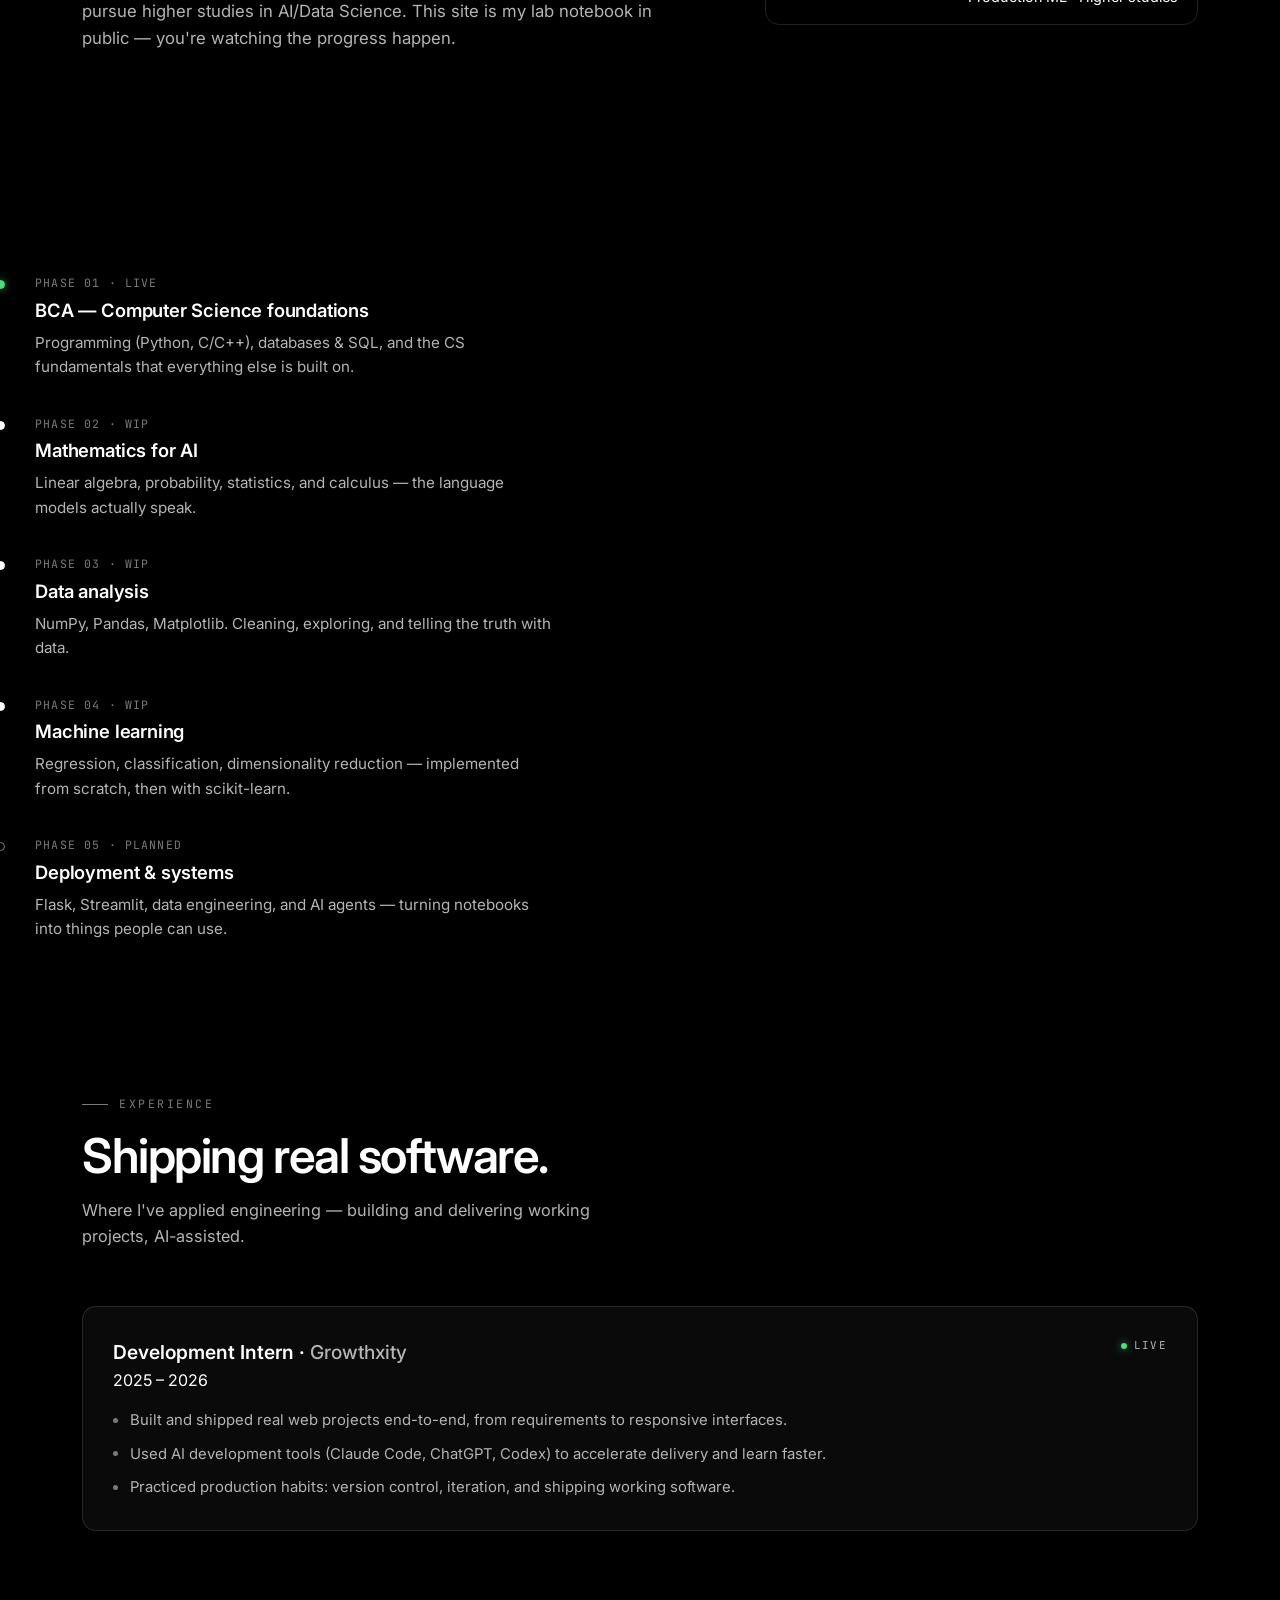
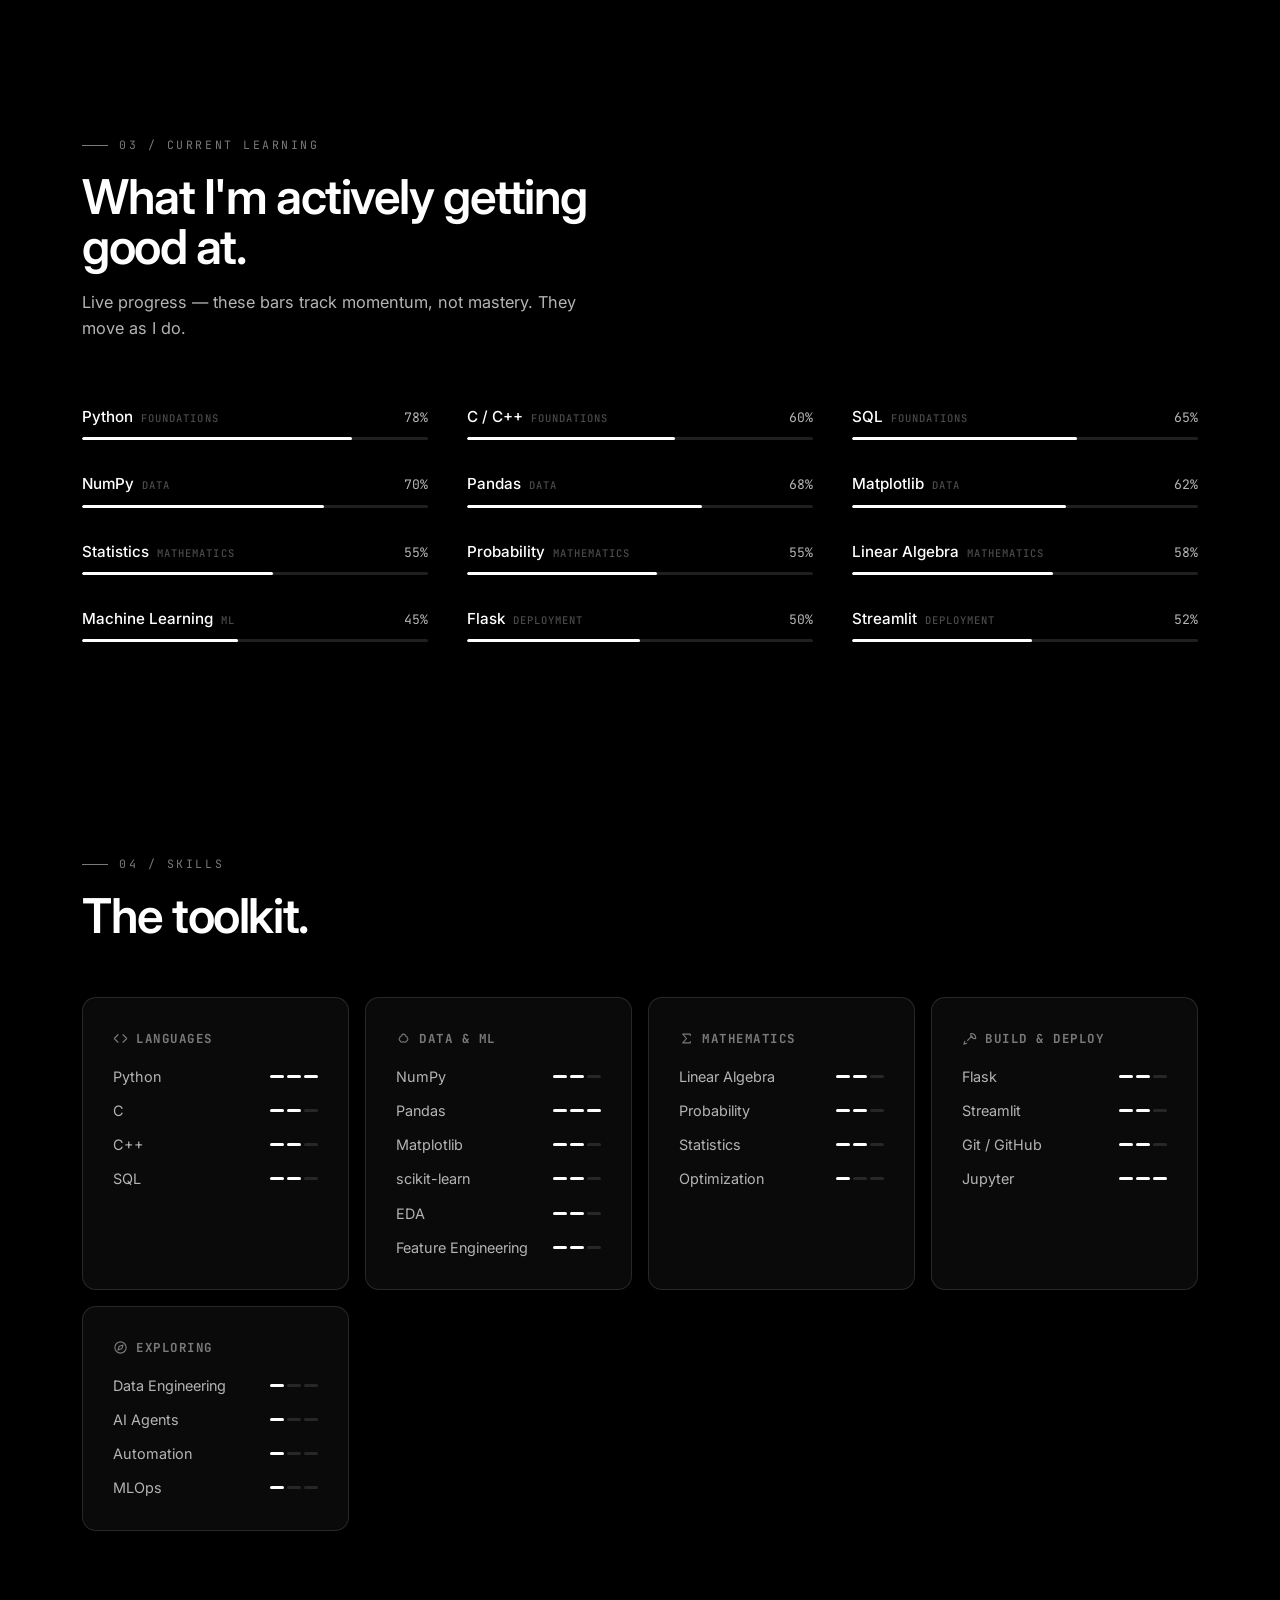
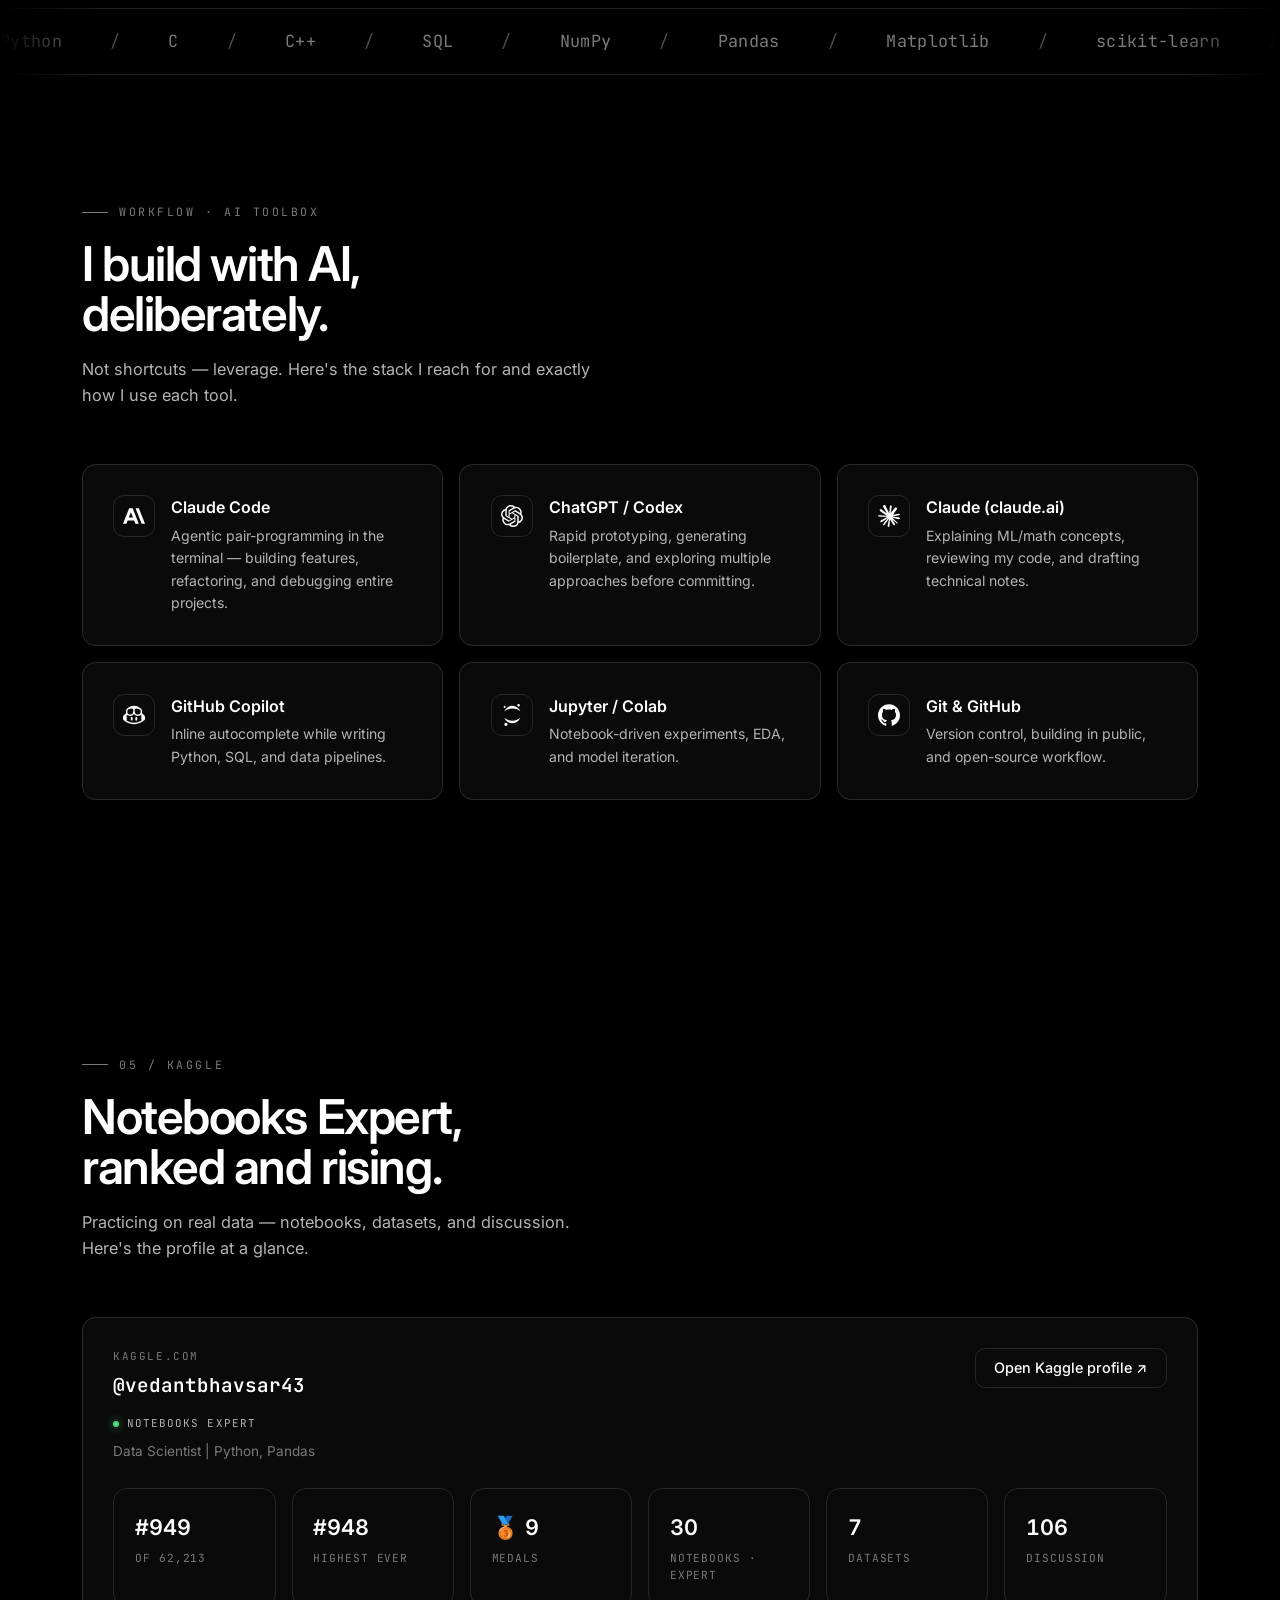
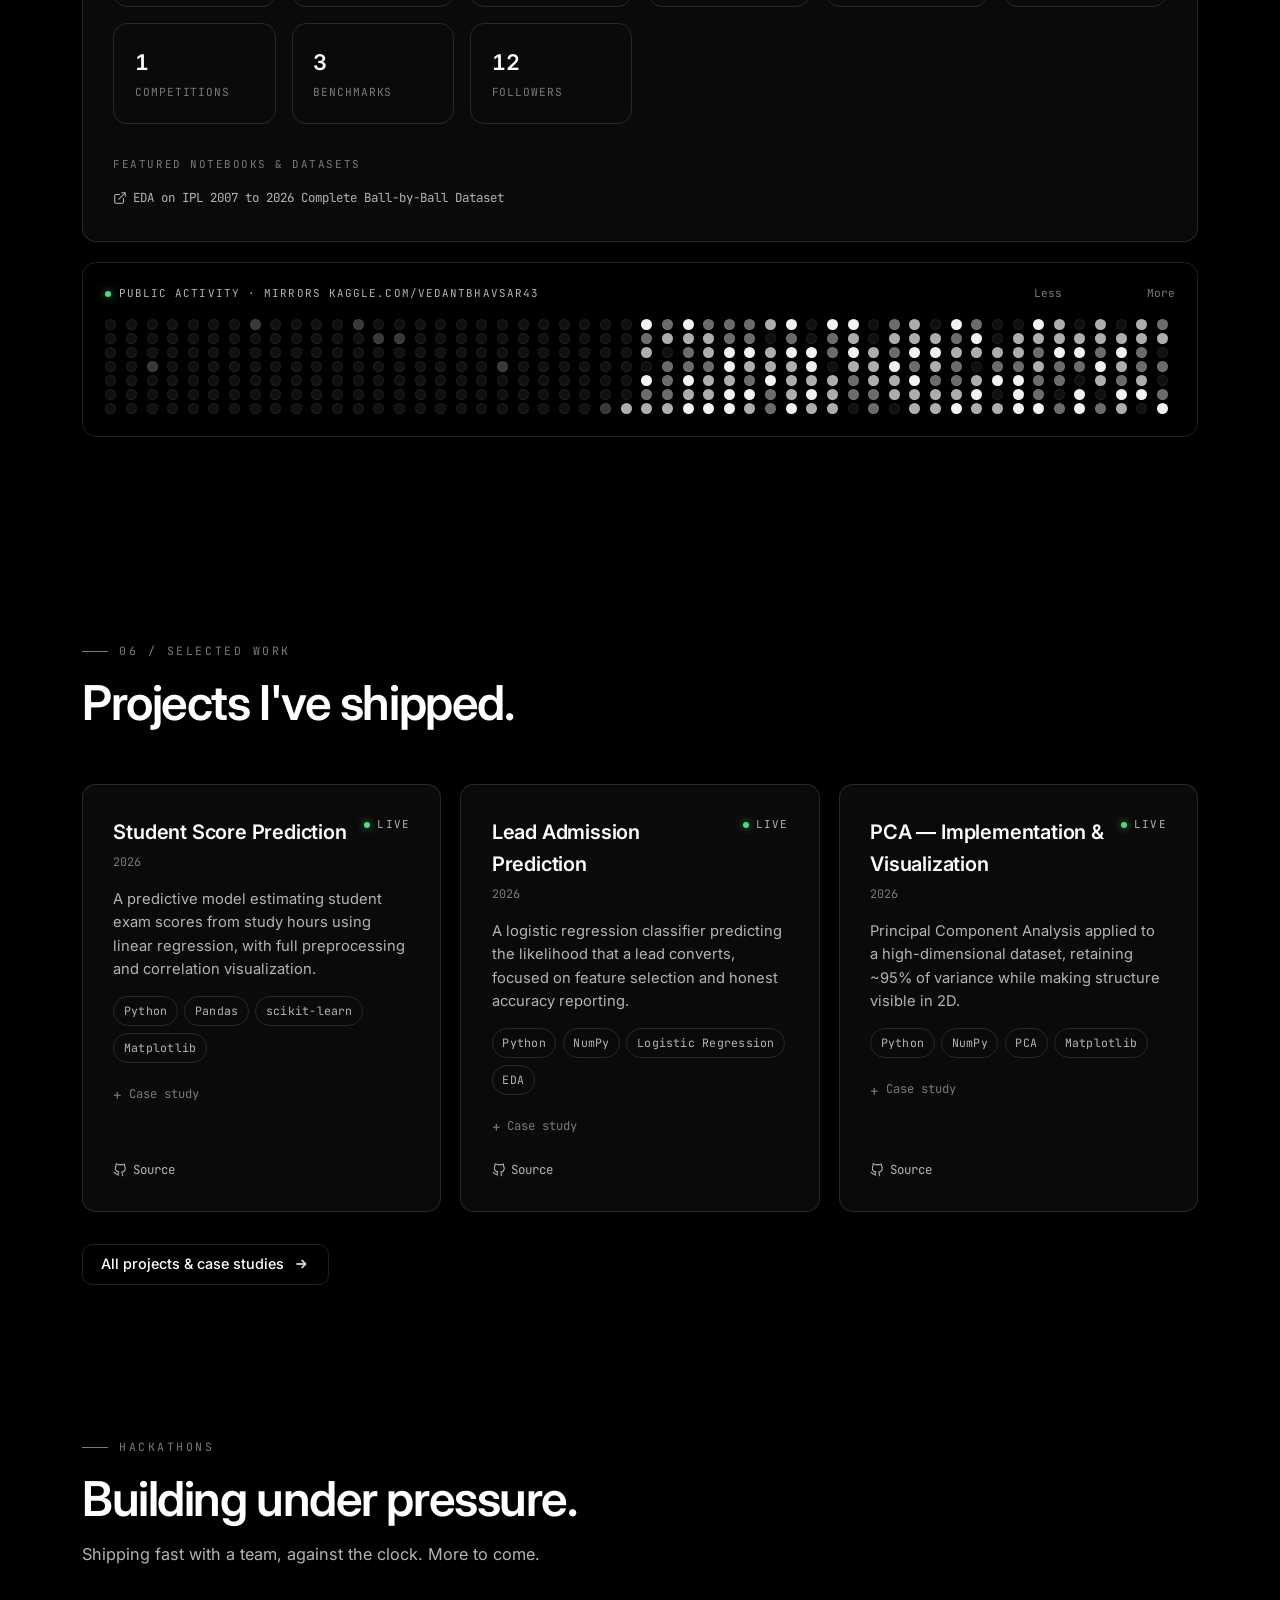
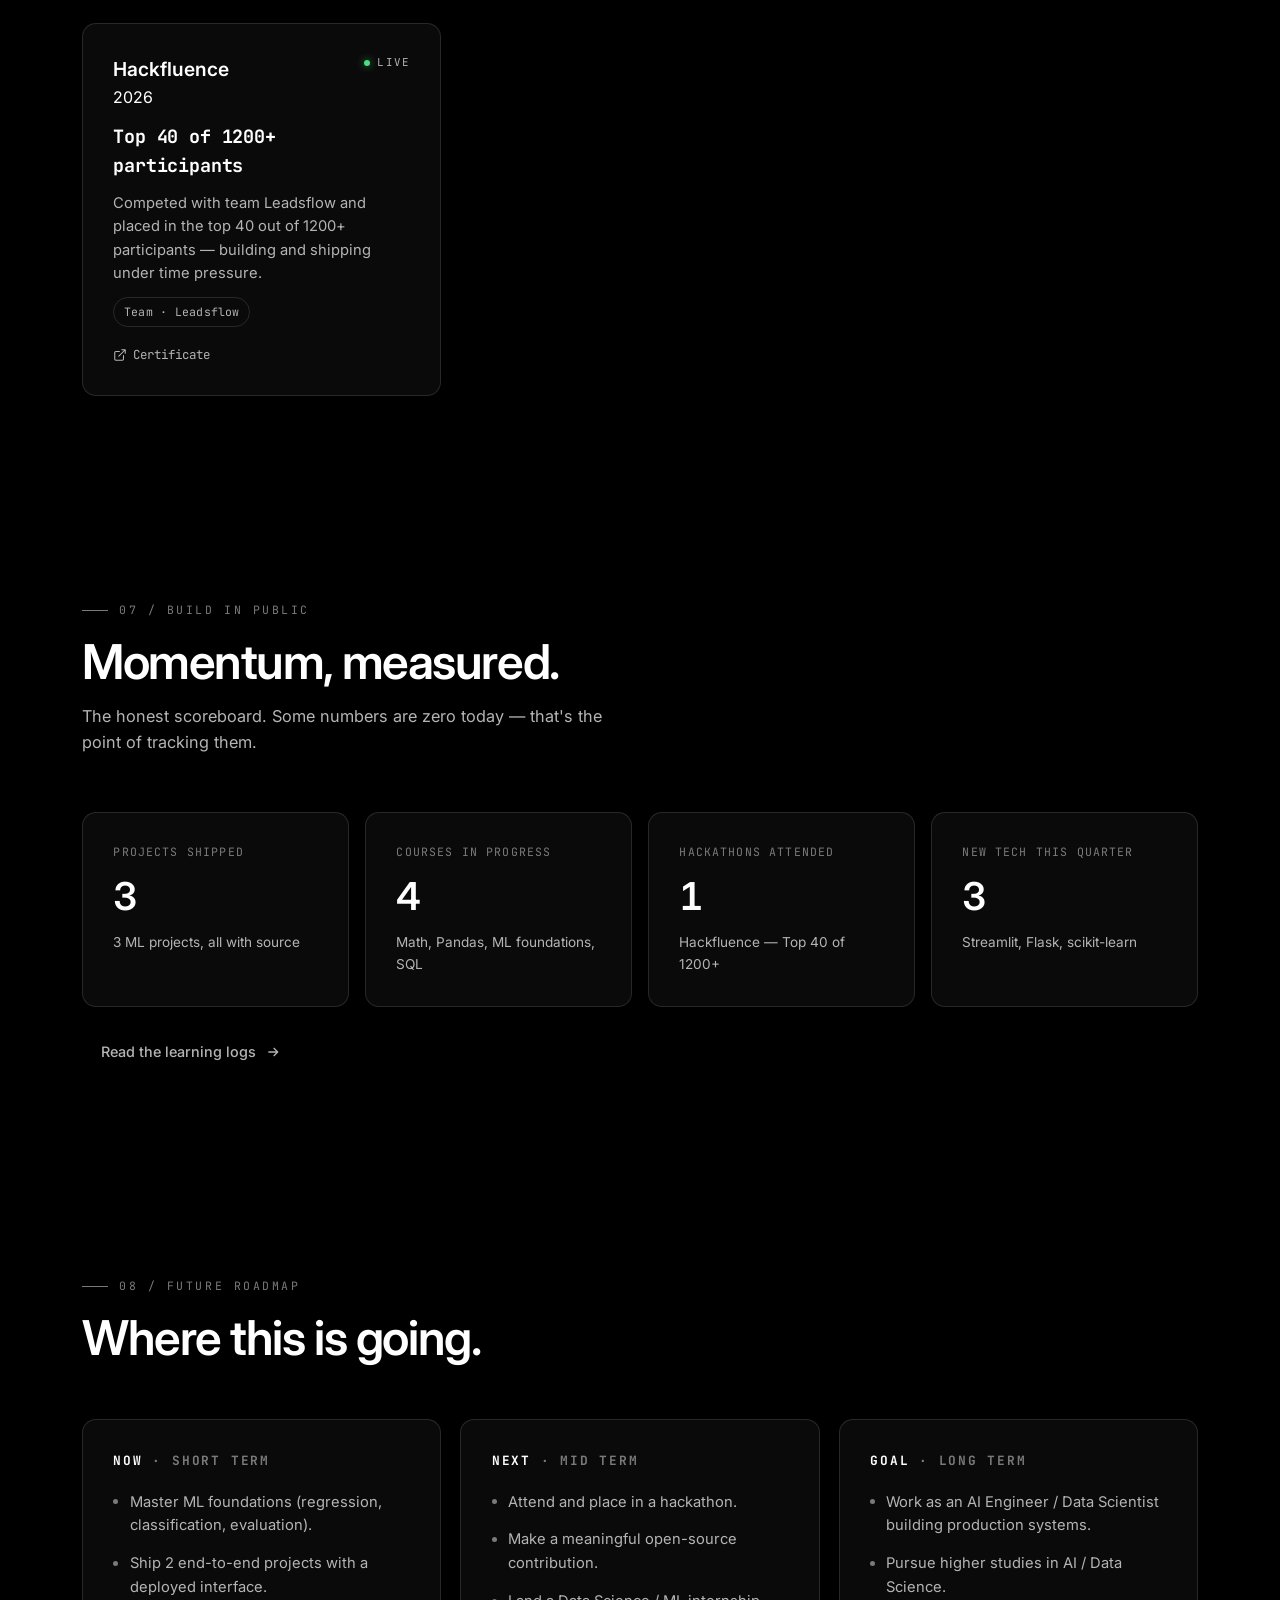
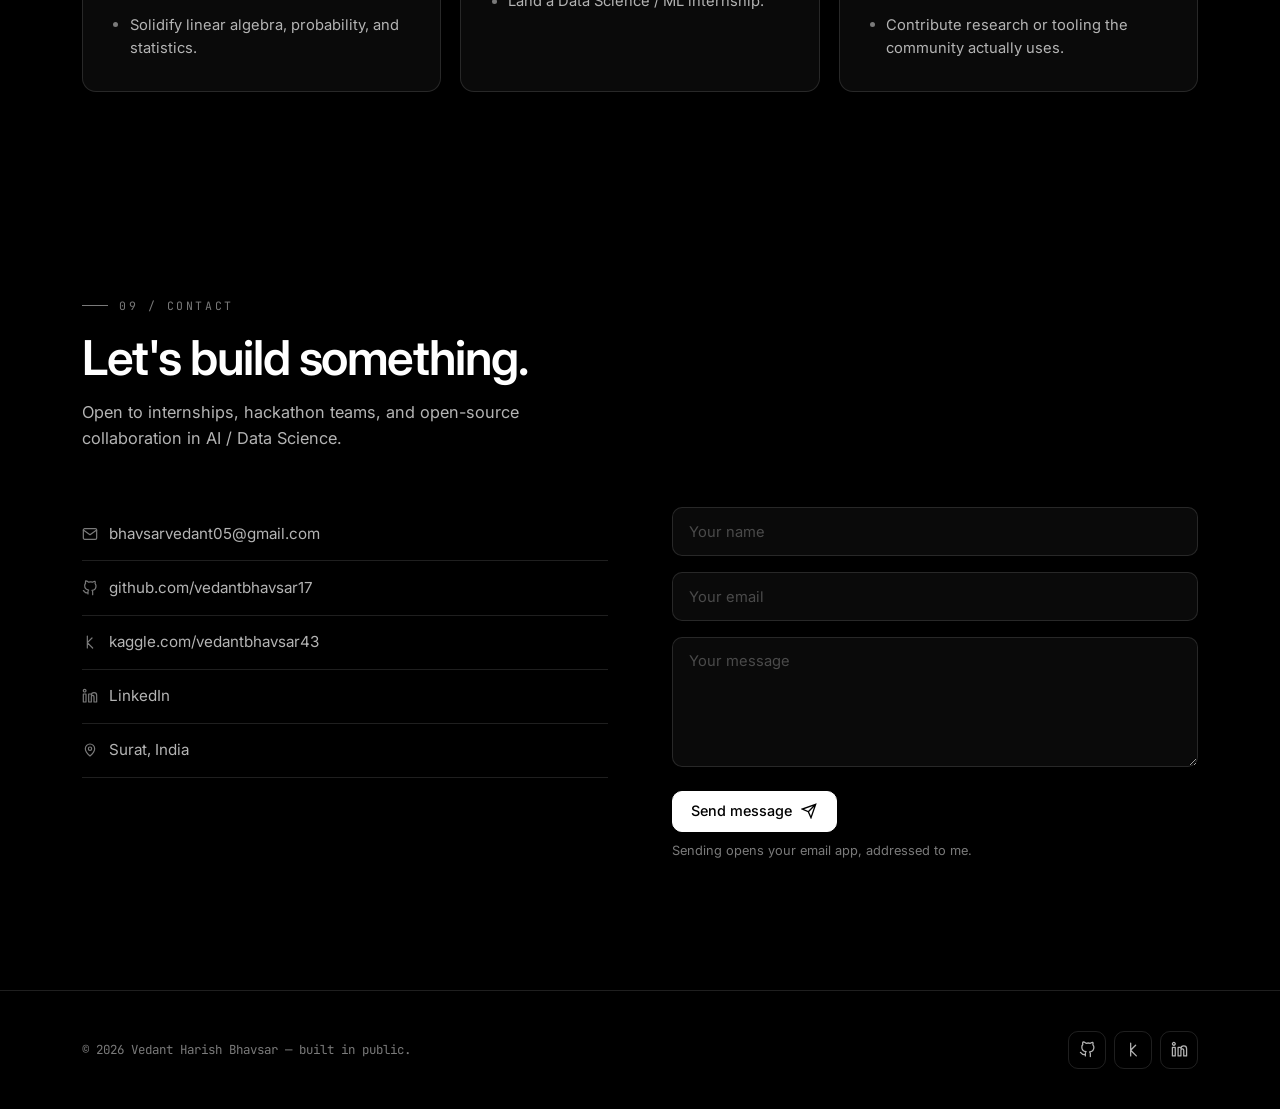
==== commit 33da40b7: "Redesign portfolio: multi-page monochrome AI/ML site - Rebuild as multi-page vanilla site (Home, Pro" ====
--- a/index.html
+++ b/index.html
@@ -1,413 +1,316 @@
 <!DOCTYPE html>
-<html lang="en">
+<html lang="en" data-theme="dark">
 
 <head>
-    <meta charset="UTF-8">
-    <meta name="viewport" content="width=device-width, initial-scale=1.0">
-    <title>Vedant Harish Bhavsar | Data Science & ML Portfolio</title>
-    <meta name="description"
-        content="Portfolio of Vedant Harish Bhavsar - Data Science & Machine Learning Enthusiast, Python Developer, and Web Developer.">
-    <meta name="keywords" content="Data Science, Machine Learning, Python, Portfolio, Vedant Bhavsar, ML Engineer">
-    <meta name="author" content="Vedant Harish Bhavsar">
-
-    <!-- Open Graph / Facebook -->
-    <meta property="og:type" content="website">
-    <meta property="og:url" content="https://vedantbhavsar17.github.io/">
-    <meta property="og:title" content="Vedant Harish Bhavsar | Data Science & ML Portfolio">
-    <meta property="og:description"
-        content="Portfolio of Vedant Harish Bhavsar - Data Science & Machine Learning Enthusiast available for hire.">
-    <meta property="og:image" content="assets/og-image.png">
-
-    <!-- Fonts -->
-    <link rel="preconnect" href="https://fonts.googleapis.com">
-    <link rel="preconnect" href="https://fonts.gstatic.com" crossorigin>
-    <link
-        href="https://fonts.googleapis.com/css2?family=Outfit:wght@300;400;500;600;700&family=JetBrains+Mono:wght@400;700&display=swap"
-        rel="stylesheet">
-
-    <!-- Icons -->
-    <link rel="stylesheet" href="https://cdnjs.cloudflare.com/ajax/libs/font-awesome/6.4.0/css/all.min.css">
-
-    <link rel="stylesheet" href="style.css">
+  <meta charset="UTF-8" />
+  <meta name="viewport" content="width=device-width, initial-scale=1.0" />
+  <title>Vedant Harish Bhavsar — AI & Machine Learning Engineer</title>
+  <meta name="description"
+    content="Vedant Harish Bhavsar — AI Engineer, Data Scientist & ML Engineer. BCA student from Surat building production-grade ML systems. Learning in public: projects, math, and experiments." />
+  <meta name="keywords"
+    content="Vedant Harish Bhavsar, AI Engineer, Machine Learning Engineer, Data Scientist, Data Science portfolio, ML portfolio, Python, Surat, BCA" />
+  <meta name="author" content="Vedant Harish Bhavsar" />
+  <link rel="canonical" href="https://vedantbhavsar17.github.io/" />
+  <meta name="theme-color" content="#000000" />
+
+  <!-- Open Graph -->
+  <meta property="og:type" content="website" />
+  <meta property="og:url" content="https://vedantbhavsar17.github.io/" />
+  <meta property="og:title" content="Vedant Harish Bhavsar — AI & Machine Learning Engineer" />
+  <meta property="og:description"
+    content="AI Engineer, Data Scientist & ML Engineer. Learning in public — projects, mathematics, and experiments." />
+  <meta property="og:image" content="assets/og-image.png" />
+  <meta name="twitter:card" content="summary_large_image" />
+  <meta name="twitter:title" content="Vedant Harish Bhavsar — AI & Machine Learning Engineer" />
+  <meta name="twitter:description" content="AI Engineer, Data Scientist & ML Engineer. Learning in public." />
+  <meta name="twitter:image" content="assets/og-image.png" />
+
+  <!-- Fonts -->
+  <link rel="preconnect" href="https://fonts.googleapis.com" />
+  <link rel="preconnect" href="https://fonts.gstatic.com" crossorigin />
+  <link
+    href="https://fonts.googleapis.com/css2?family=Inter:wght@400;500;600&family=JetBrains+Mono:wght@400;500;700&display=swap"
+    rel="stylesheet" />
+
+  <link rel="stylesheet" href="css/style.css" />
+
+  <!-- Structured data for search engines -->
+  <script type="application/ld+json">
+  {
+    "@context": "https://schema.org",
+    "@type": "Person",
+    "name": "Vedant Harish Bhavsar",
+    "jobTitle": "AI Engineer, Data Scientist, Machine Learning Engineer",
+    "url": "https://vedantbhavsar17.github.io/",
+    "address": { "@type": "PostalAddress", "addressLocality": "Surat", "addressCountry": "India" },
+    "alumniOf": "SDJ International College, Surat",
+    "knowsAbout": ["Machine Learning", "Data Science", "Artificial Intelligence", "Python", "Linear Algebra", "Statistics", "Probability"],
+    "sameAs": [
+      "https://github.com/vedantbhavsar17",
+      "https://www.kaggle.com/vedantbhavsar43",
+      "https://linkedin.com/in/vedant-bhavsar1"
+    ]
+  }
+  </script>
 </head>
 
-<body class="dark-theme">
-    <div class="cursor-dot"></div>
-    <div class="cursor-outline"></div>
-
-    <!-- Navigation -->
-    <nav class="navbar">
-        <div class="container nav-container">
-            <a href="#" class="logo">VB<span class="dot">.</span></a>
-            <ul class="nav-links">
-                <li><a href="#about">About</a></li>
-                <li><a href="#skills">Skills</a></li>
-                <li><a href="#projects">Projects</a></li>
-                <li><a href="#achievements">Achievements</a></li>
-                <li><a href="#contact">Contact</a></li>
-
-            </ul>
-            <div class="hamburger">
-                <span class="bar"></span>
-                <span class="bar"></span>
-                <span class="bar"></span>
+<body>
+  <!-- NAV -->
+  <header class="nav" id="nav">
+    <div class="wrap">
+      <a href="index.html" class="brand"><span class="pulse"></span>vedant.bhavsar</a>
+      <nav>
+        <ul class="nav-links" id="navLinks">
+          <li><a href="index.html" aria-current="page">Home</a></li>
+          <li><a href="projects.html">Projects</a></li>
+          <li><a href="lab.html">AI Lab</a></li>
+          <li><a href="logs.html">Logs</a></li>
+          <li><a href="#contact">Contact</a></li>
+        </ul>
+      </nav>
+      <div class="nav-actions">
+        <button class="kbd-btn" data-cmdk-open aria-label="Open command palette">
+          <svg viewBox="0 0 24 24" fill="none" stroke="currentColor" stroke-width="2"><circle cx="11" cy="11" r="7" /><path d="m21 21-4.3-4.3" /></svg>
+          <span class="kbd-label">Search</span><kbd>⌘K</kbd>
+        </button>
+        <button class="icon-btn" id="themeToggle" aria-label="Toggle theme"></button>
+        <button class="hamburger" id="hamburger" aria-label="Menu"><span></span><span></span><span></span></button>
+      </div>
+    </div>
+  </header>
+
+  <main>
+    <!-- HERO -->
+    <section class="hero" id="home">
+      <div class="hero-grid-bg"></div>
+      <div class="wrap">
+        <span class="hero-status"><span class="dot" style="width:7px;height:7px;border-radius:50%;background:var(--live)"></span> Available for internships &amp; open-source collaboration</span>
+        <h1>Vedant Harish<br />Bhavsar<span class="dim">.</span></h1>
+        <p class="hero-roles" id="heroRoles"><span class="cursor"></span></p>
+        <p class="hero-tag" id="heroTag"></p>
+        <div class="hero-cta">
+          <a href="projects.html" class="btn btn--primary">
+            View projects
+            <svg viewBox="0 0 24 24" fill="none" stroke="currentColor" stroke-width="2"><path d="M5 12h14M13 6l6 6-6 6" /></svg>
+          </a>
+          <a href="#" id="resumeBtn" class="btn" download>
+            <svg viewBox="0 0 24 24" fill="none" stroke="currentColor" stroke-width="2"><path d="M12 3v12M7 10l5 5 5-5M5 21h14" /></svg>
+            Résumé
+          </a>
+          <a href="#" id="githubBtn" class="btn btn--ghost" target="_blank" rel="noopener">GitHub ↗</a>
+          <a href="#" id="kaggleBtn" class="btn btn--ghost" target="_blank" rel="noopener">Kaggle ↗</a>
+        </div>
+      </div>
+      <div class="hero-scroll"><span>Scroll</span><span class="line"></span></div>
+    </section>
+
+    <!-- STATS -->
+    <div class="wrap" style="margin-top:-2rem">
+      <div class="statbar" id="statbar" data-reveal></div>
+    </div>
+
+    <!-- ABOUT -->
+    <section class="section" id="about">
+      <div class="wrap">
+        <div class="sec-head" data-reveal>
+          <p class="eyebrow">01 / About</p>
+          <h2 class="sec-title">Engineer in the making, thinking in mathematics.</h2>
+        </div>
+        <div class="about-grid">
+          <div class="about-bio" id="aboutBio" data-reveal></div>
+          <div class="about-meta" id="aboutMeta" data-reveal data-reveal-delay="1"></div>
+        </div>
+      </div>
+    </section>
+
+    <!-- DATA SCIENCE JOURNEY -->
+    <section class="section section--tight" id="journey">
+      <div class="wrap">
+        <div class="sec-head" data-reveal>
+          <p class="eyebrow">02 / Journey</p>
+          <h2 class="sec-title">From BCA to building intelligent systems.</h2>
+          <p class="sec-sub">The path I'm walking — computer science foundations, into mathematics, into machine learning, into deployment.</p>
+        </div>
+        <div class="journey" id="journey" data-reveal></div>
+      </div>
+    </section>
+
+    <!-- EXPERIENCE -->
+    <section class="section section--tight" id="experience">
+      <div class="wrap">
+        <div class="sec-head" data-reveal>
+          <p class="eyebrow">Experience</p>
+          <h2 class="sec-title">Shipping real software.</h2>
+          <p class="sec-sub">Where I've applied engineering — building and delivering working projects, AI-assisted.</p>
+        </div>
+        <div id="experienceList" data-reveal></div>
+      </div>
+    </section>
+
+    <!-- CURRENT LEARNING -->
+    <section class="section" id="learning">
+      <div class="wrap">
+        <div class="sec-head" data-reveal>
+          <p class="eyebrow">03 / Current learning</p>
+          <h2 class="sec-title">What I'm actively getting good at.</h2>
+          <p class="sec-sub">Live progress — these bars track momentum, not mastery. They move as I do.</p>
+        </div>
+        <div class="learn-grid" id="learnGrid" data-reveal></div>
+      </div>
+    </section>
+
+    <!-- SKILLS + TECH MARQUEE -->
+    <section class="section section--tight" id="skills">
+      <div class="wrap">
+        <div class="sec-head" data-reveal>
+          <p class="eyebrow">04 / Skills</p>
+          <h2 class="sec-title">The toolkit.</h2>
+        </div>
+        <div class="skills-grid" id="skillsGrid" data-reveal></div>
+      </div>
+    </section>
+    <div class="marquee" data-reveal><div class="marquee-track" id="marquee"></div></div>
+
+    <!-- AI TOOLBOX -->
+    <section class="section" id="toolbox">
+      <div class="wrap">
+        <div class="sec-head" data-reveal>
+          <p class="eyebrow">Workflow · AI toolbox</p>
+          <h2 class="sec-title">I build with AI, deliberately.</h2>
+          <p class="sec-sub">Not shortcuts — leverage. Here's the stack I reach for and exactly how I use each tool.</p>
+        </div>
+        <div class="tools-grid" id="toolsGrid" data-reveal></div>
+      </div>
+    </section>
+
+    <!-- KAGGLE -->
+    <section class="section" id="kaggle">
+      <div class="wrap">
+        <div class="sec-head" data-reveal>
+          <p class="eyebrow">05 / Kaggle</p>
+          <h2 class="sec-title">Notebooks Expert, ranked and rising.</h2>
+          <p class="sec-sub">Practicing on real data — notebooks, datasets, and discussion. Here's the profile at a glance.</p>
+        </div>
+
+        <div class="card card--tick" data-reveal>
+          <div style="display:flex;flex-wrap:wrap;gap:1.5rem;align-items:flex-start;justify-content:space-between">
+            <div>
+              <div class="lab-kind">kaggle.com</div>
+              <div style="font-family:var(--font-mono);font-size:1.2rem;font-weight:600;margin-top:0.3rem" id="kaggleHandle"></div>
+              <div id="kaggleHeadline" style="margin-top:0.5rem"></div>
             </div>
-        </div>
-    </nav>
-
-    <!-- Hero Section -->
-    <header id="home" class="hero">
-        <div class="hero-background">
-            <!-- Animated background elements will be here -->
-            <div class="blob blob-1"></div>
-            <div class="blob blob-2"></div>
-        </div>
-        <div class="container hero-content">
-            <h2 class="animate-up">Hello, I'm</h2>
-            <h1 class="glitch animate-up" data-text="Vedant Harish Bhavsar">Vedant Harish Bhavsar</h1>
-            <h3 class="animate-up delay-1">Data Science & Machine Learning Enthusiast</h3>
-            <p class="animate-up delay-2">Transforming Data into Intelligent Solutions. Focused on predictive modeling,
-                intelligent systems, and web development.</p>
-            <div class="cta-buttons animate-up delay-3">
-                <a href="#projects" class="btn btn-primary">View Projects</a>
-                <a href="https://github.com/vedantbhavsar17" target="_blank" class="btn btn-outline"><i
-                        class="fab fa-github"></i> GitHub</a>
-                <a href="https://www.kaggle.com/vedantbhavsar43" target="_blank" class="btn btn-outline"><i
-                        class="fab fa-kaggle"></i> Kaggle</a>
-                <a href="assets/resume.pdf" class="btn btn-outline" download><i class="fas fa-download"></i> Download
-                    Resume</a>
+            <a href="https://www.kaggle.com/vedantbhavsar43" id="kaggleLink" target="_blank" rel="noopener" class="btn">Open Kaggle profile ↗</a>
+          </div>
+          <div id="kaggleTiers" class="gh-grid" style="margin-top:1.6rem"></div>
+          <div id="kaggleNotebooks" style="margin-top:1rem"></div>
+        </div>
+
+        <div class="heatmap-wrap" data-reveal data-reveal-delay="1" style="margin-top:1.2rem">
+          <div class="heatmap-head">
+            <span class="status" data-s="live" id="kaggleActLabel"><span class="dot"></span> Public activity</span>
+            <div class="heatmap-legend">Less
+              <span class="cell" data-l="0"></span><span class="cell" data-l="1"></span>
+              <span class="cell" data-l="2"></span><span class="cell" data-l="3"></span>
+              <span class="cell" data-l="4"></span> More
             </div>
-        </div>
-        <div class="scroll-down">
-            <a href="#about">
-                <div class="mouse">
-                    <div class="wheel"></div>
-                </div>
-            </a>
-        </div>
-    </header>
-
-    <!-- About Section -->
-    <section id="about" class="about section">
-        <div class="container">
-            <h2 class="section-title">About Me</h2>
-            <div class="about-content">
-                <div class="about-text glass-card">
-                    <p>I am a <span class="highlight">Machine Learning</span> focused developer driven by mathematical
-                        reasoning and algorithmic thinking. My work centers around building predictive models using
-                        <span class="highlight">Python</span> and understanding the statistical and linear algebra
-                        foundations behind them.
-                    </p>
-                    <p>I actively implement regression models, dimensionality reduction techniques, and structured data
-                        pipelines while exploring how variance, optimization, and feature transformations influence
-                        model behavior. I focus on building systems that are not only functional but conceptually sound
-                        and analytically robust.</p>
-                    <p>My long-term objective is to specialize in advanced Machine Learning systems and contribute to
-                        the development of intelligent, data-driven technologies.</p>
-                    <div class="about-stats">
-                        <div class="stat">
-                            <span class="number">3+</span>
-                            <span class="label">ML Projects</span>
-                        </div>
-                        <div class="stat">
-                            <span class="number">5+</span>
-                            <span class="label">Web Projects</span>
-                        </div>
-                        <div class="stat">
-                            <span class="number">4+</span>
-                            <span class="label">Languages</span>
-                        </div>
-                    </div>
-                </div>
-            </div>
-        </div>
-    </section>
-
-    <!-- Skills Section -->
-    <section id="skills" class="skills section">
-        <div class="container">
-            <h2 class="section-title">Technical Expertise</h2>
-            <div class="skills-grid">
-                <!-- Data Science -->
-                <div class="skill-category glass-card fade-in">
-                    <h3><i class="fas fa-chart-bar"></i> Data Science</h3>
-                    <div class="skill-list">
-                        <div class="skill-item">
-                            <div class="skill-info">
-                                <span>Pandas & NumPy</span>
-                                <span>90%</span>
-                            </div>
-                            <div class="progress-bar">
-                                <div class="progress" style="width: 90%"></div>
-                            </div>
-                        </div>
-                        <div class="skill-item">
-                            <div class="skill-info">
-                                <span>Data Cleaning & EDA</span>
-                                <span>85%</span>
-                            </div>
-                            <div class="progress-bar">
-                                <div class="progress" style="width: 85%"></div>
-                            </div>
-                        </div>
-                        <div class="skill-item">
-                            <div class="skill-info">
-                                <span>Matplotlib/Seaborn</span>
-                                <span>80%</span>
-                            </div>
-                            <div class="progress-bar">
-                                <div class="progress" style="width: 80%"></div>
-                            </div>
-                        </div>
-                    </div>
-                </div>
-
-                <!-- Machine Learning -->
-                <div class="skill-category glass-card fade-in delay-1">
-                    <h3><i class="fas fa-brain"></i> Machine Learning</h3>
-                    <div class="skill-tags">
-                        <span>Linear Regression</span>
-                        <span>Logistic Regression</span>
-                        <span>PCA</span>
-                        <span>Model Evaluation</span>
-                        <span>Feature Engineering</span>
-                        <span>Scikit-Learn</span>
-                    </div>
-                </div>
-
-                <!-- Programming & Web -->
-                <div class="skill-category glass-card fade-in delay-2">
-                    <h3><i class="fas fa-code"></i> Programming & Web</h3>
-                    <div class="skill-tags">
-                        <span>Python</span>
-                        <span>C/C++</span>
-                        <span>HTML5</span>
-                        <span>CSS3</span>
-                        <span>JavaScript</span>
-                        <span>WordPress</span>
-                    </div>
-                </div>
-
-                <!-- Tools -->
-                <div class="skill-category glass-card fade-in delay-3">
-                    <h3><i class="fas fa-tools"></i> Tools</h3>
-                    <div class="skill-icons">
-                        <i class="fab fa-git-alt" title="Git"></i>
-                        <i class="fab fa-github" title="GitHub"></i>
-                        <i class="fas fa-terminal" title="VS Code"></i>
-                        <i class="fab fa-wordpress" title="WordPress"></i>
-                        <i class="fab fa-python" title="Jupyter Notebooks"></i>
-                    </div>
-                </div>
-            </div>
-        </div>
-    </section>
-
-    <!-- Projects Section -->
-    <section id="projects" class="projects section">
-        <div class="container">
-            <h2 class="section-title">Featured Projects</h2>
-            <div class="projects-grid">
-                <!-- Project 1 -->
-                <div class="project-card glass-card">
-                    <div class="project-content">
-                        <h3>Student Score Prediction</h3>
-                        <p>Developed a predictive model to estimate student scores based on study hours using <span
-                                class="highlight">Linear Regression</span>. Implemented data preprocessing and
-                            visualization to analyze the correlation.</p>
-                        <div class="tech-stack">
-                            <span>Python</span>
-                            <span>Pandas</span>
-                            <span>Scikit-Learn</span>
-                            <span>Matplotlib</span>
-                        </div>
-                        <div class="project-links">
-                            <a href="https://github.com/vedantbhavsar17" target="_blank"><i class="fab fa-github"></i>
-                                Source Code</a>
-                        </div>
-                    </div>
-                </div>
-
-                <!-- Project 2 -->
-                <div class="project-card glass-card">
-                    <div class="project-content">
-                        <h3>Lead Admission Prediction</h3>
-                        <p>Built a classification model using <span class="highlight">Logistic Regression</span> to
-                            predict the likelihood of lead conversion. Focused on feature selection and model accuracy
-                            improvement.</p>
-                        <div class="tech-stack">
-                            <span>Python</span>
-                            <span>NumPy</span>
-                            <span>Logistic Regression</span>
-                            <span>EDA</span>
-                        </div>
-                        <div class="project-links">
-                            <a href="https://github.com/vedantbhavsar17" target="_blank"><i class="fab fa-github"></i>
-                                Source Code</a>
-                        </div>
-                    </div>
-                </div>
-
-                <!-- Project 3 -->
-                <div class="project-card glass-card">
-                    <div class="project-content">
-                        <h3>PCA Implementation & Vis.</h3>
-                        <p>Implemented Principal Component Analysis (PCA) to reduce dimensionality of complex datasets
-                            while retaining 95% variance. Visualized the principal components to understand data
-                            structure.</p>
-                        <div class="tech-stack">
-                            <span>Python</span>
-                            <span>PCA</span>
-                            <span>Dimensionality Reduction</span>
-                            <span>Data Viz</span>
-                        </div>
-                        <div class="project-links">
-                            <a href="https://github.com/vedantbhavsar17" target="_blank"><i class="fab fa-github"></i>
-                                Source Code</a>
-                        </div>
-                    </div>
-                </div>
-            </div>
-        </div>
-    </section>
-
-    <!-- GitHub Integration Section -->
-    <section id="github-stats" class="github-stats section">
-        <div class="container">
-            <h2 class="section-title">Latest Repositories</h2>
-            <div id="github-repos" class="repos-grid">
-                <!-- Repos fetch via JS -->
-                <div class="loading">Loading repositories...</div>
-            </div>
-        </div>
-    </section>
-
-
-
-    <!-- Achievements Section -->
-    <section id="achievements" class="achievements section">
-        <div class="container">
-            <h2 class="section-title">Achievements & Experience</h2>
-            <div class="timeline">
-                <div class="timeline-item left">
-                    <div class="content glass-card">
-                        <h3>Active Open Source Contributor</h3>
-                        <p>Consistently contributing to Machine Learning repositories and maintaining an active GitHub
-                            profile with regular commits.</p>
-                    </div>
-                </div>
-                <div class="timeline-item right">
-                    <div class="content glass-card">
-                        <h3>Web Development</h3>
-                        <p>Developed the official website for <strong>Growthxity Tech Solutions</strong>, ensuring a
-                            modern and responsive user interface.</p>
-                    </div>
-                </div>
-                <div class="timeline-item left">
-                    <div class="content glass-card">
-                        <h3>E-Commerce Development</h3>
-                        <p>Built and optimized the online platform for <strong>Elegantlike Luxury Jewellery</strong>
-                            using WordPress.</p>
-                    </div>
-                </div>
-                <div class="timeline-item right">
-                    <div class="content glass-card">
-                        <h3>ML Project Implementations</h3>
-                        <p>Successfully implemented core ML algorithms from scratch including Regression and
-                            Classification models.</p>
-                    </div>
-                </div>
-            </div>
-        </div>
-    </section>
-
-    <!-- Web Dev Portfolio (Small) -->
-    <section id="webdev" class="webdev section">
-        <div class="container">
-            <h2 class="section-title">Web Development</h2>
-            <div class="mini-grid">
-                <div class="mini-card glass-card">
-                    <h4>Elegantlike Luxury Jewellery</h4>
-                    <p>WordPress development and e-commerce solutions for a luxury jewelry brand.</p>
-                </div>
-                <div class="mini-card glass-card">
-                    <h4>Portfolio Sites</h4>
-                    <p>Designed and deployed responsive portfolio websites with modern CSS animations.</p>
-                </div>
-            </div>
-        </div>
-    </section>
-
-    <!-- Education Section -->
-    <section id="education" class="education section">
-        <div class="container">
-            <h2 class="section-title">Education</h2>
-            <div class="education-card glass-card">
-                <div class="edu-header">
-                    <h3>Bachelor of Computer Applications (BCA)</h3>
-                    <span class="year">Present</span>
-                </div>
-                <h4>SDJ International College, Surat</h4>
-                <p>Focusing on Computer Science fundamentals, Database Management, and Mathematics for Computer Science.
-                </p>
-            </div>
-        </div>
-    </section>
-
-    <!-- Contact Section -->
-    <section id="contact" class="contact section">
-        <div class="container">
-            <h2 class="section-title">Get In Touch</h2>
-            <div class="contact-wrapper glass-card">
-                <div class="contact-info">
-                    <h3>Let's Connect</h3>
-                    <p>I'm currently available for internships and freelance projects in Data Science and Machine
-                        Learning.</p>
-
-                    <div class="contact-item">
-                        <i class="fas fa-envelope"></i>
-                        <a href="mailto:bhavsarvedant05@gmail.com">bhavsarvedant05@gmail.com</a>
-                    </div>
-                    <div class="contact-item">
-                        <i class="fab fa-linkedin"></i>
-                        <a href="https://linkedin.com/in/vedant-bhavsar1" target="_blank">linkedin</a>
-                    </div>
-                    <div class="contact-item">
-                        <i class="fas fa-map-marker-alt"></i>
-                        <span>India</span>
-                    </div>
-
-                    <div class="social-links">
-                        <a href="https://github.com/vedantbhavsar17" target="_blank"><i class="fab fa-github"></i></a>
-                        <a href="https://linkedin.com/in/vedant-bhavsar1" target="_blank"><i
-                                class="fab fa-linkedin-in"></i></a>
-                        <a href="mailto:bhavsarvedant05@gmail.com"><i class="fas fa-envelope"></i></a>
-                    </div>
-                </div>
-
-                <form class="contact-form" id="contact-form" method="POST">
-                    <div class="form-group">
-                        <input type="text" name="name" placeholder="Your Name" required>
-                    </div>
-                    <div class="form-group">
-                        <input type="email" name="email" placeholder="Your Email" required>
-                    </div>
-                    <div class="form-group">
-                        <textarea name="message" placeholder="Your Message" required></textarea>
-                    </div>
-                    <button type="submit" class="btn btn-primary">Send Message</button>
-                    <!-- <p class="form-note">*Using a static form service or mailto logic here</p> -->
-                </form>
-            </div>
-        </div>
-        <footer class="footer">
-            <p>&copy; 2026 Vedant Harish Bhavsar. All Rights Reserved.</p>
-        </footer>
-    </section>
-
-    <script src="github.js"></script>
-
-    <script src="script.js"></script>
+          </div>
+          <div class="heatmap round" id="kaggleActivity"></div>
+        </div>
+      </div>
+    </section>
+
+    <!-- FEATURED PROJECTS -->
+    <section class="section section--tight" id="projects">
+      <div class="wrap">
+        <div class="sec-head" data-reveal>
+          <p class="eyebrow">06 / Selected work</p>
+          <h2 class="sec-title">Projects I've shipped.</h2>
+        </div>
+        <div class="projects-grid" id="featuredProjects" data-reveal></div>
+        <div style="margin-top:2rem" data-reveal>
+          <a href="projects.html" class="btn">All projects &amp; case studies
+            <svg viewBox="0 0 24 24" fill="none" stroke="currentColor" stroke-width="2"><path d="M5 12h14M13 6l6 6-6 6" /></svg>
+          </a>
+        </div>
+      </div>
+    </section>
+
+    <!-- HACKATHONS -->
+    <section class="section section--tight" id="hackathons">
+      <div class="wrap">
+        <div class="sec-head" data-reveal>
+          <p class="eyebrow">Hackathons</p>
+          <h2 class="sec-title">Building under pressure.</h2>
+          <p class="sec-sub">Shipping fast with a team, against the clock. More to come.</p>
+        </div>
+        <div class="hack-grid" id="hackList" data-reveal></div>
+      </div>
+    </section>
+
+    <!-- BUILD IN PUBLIC -->
+    <section class="section" id="build">
+      <div class="wrap">
+        <div class="sec-head" data-reveal>
+          <p class="eyebrow">07 / Build in public</p>
+          <h2 class="sec-title">Momentum, measured.</h2>
+          <p class="sec-sub">The honest scoreboard. Some numbers are zero today — that's the point of tracking them.</p>
+        </div>
+        <div class="build-grid" id="buildGrid" data-reveal></div>
+        <p style="margin-top:1.5rem" data-reveal>
+          <a href="logs.html" class="btn btn--ghost">Read the learning logs
+            <svg viewBox="0 0 24 24" fill="none" stroke="currentColor" stroke-width="2"><path d="M5 12h14M13 6l6 6-6 6" /></svg>
+          </a>
+        </p>
+      </div>
+    </section>
+
+    <!-- ROADMAP -->
+    <section class="section section--tight" id="roadmap">
+      <div class="wrap">
+        <div class="sec-head" data-reveal>
+          <p class="eyebrow">08 / Future roadmap</p>
+          <h2 class="sec-title">Where this is going.</h2>
+        </div>
+        <div class="roadmap-grid" id="roadmapGrid" data-reveal></div>
+      </div>
+    </section>
+
+    <!-- CONTACT -->
+    <section class="section" id="contact">
+      <div class="wrap">
+        <div class="sec-head" data-reveal>
+          <p class="eyebrow">09 / Contact</p>
+          <h2 class="sec-title">Let's build something.</h2>
+          <p class="sec-sub">Open to internships, hackathon teams, and open-source collaboration in AI / Data Science.</p>
+        </div>
+        <div class="contact-grid">
+          <div class="contact-info" id="contactInfo" data-reveal></div>
+          <form class="contact-form" id="contact-form" method="POST" data-reveal data-reveal-delay="1">
+            <div class="form-group"><input type="text" name="name" placeholder="Your name" required /></div>
+            <div class="form-group"><input type="email" name="email" placeholder="Your email" required /></div>
+            <div class="form-group"><textarea name="message" placeholder="Your message" required></textarea></div>
+            <button type="submit" class="btn btn--primary">Send message
+              <svg viewBox="0 0 24 24" fill="none" stroke="currentColor" stroke-width="2"><path d="M22 2 11 13M22 2l-7 20-4-9-9-4 20-7z" /></svg>
+            </button>
+            <p class="form-note" id="formNote">Powered by Formspree.</p>
+          </form>
+        </div>
+      </div>
+    </section>
+  </main>
+
+  <footer class="footer">
+    <div class="wrap">
+      <span class="copy">© <span id="year"></span> Vedant Harish Bhavsar — built in public.</span>
+      <div class="socials" id="footerSocials"></div>
+    </div>
+  </footer>
+
+  <script src="js/data.js"></script>
+  <script src="js/core.js"></script>
+  <script src="js/github.js"></script>
+  <script src="js/palette.js"></script>
+  <script src="js/terminal.js"></script>
 </body>
 
-</html>+</html>
--- a/css/style.css
+++ b/css/style.css
@@ -0,0 +1,599 @@
+/* ============================================================================
+   VEDANT HARISH BHAVSAR — PORTFOLIO
+   Monochrome editorial-technical design system.
+   Black canvas, white ink. Light/dark aware. No build step.
+   ============================================================================ */
+
+/* ------------------------------ TOKENS ---------------------------------- */
+:root {
+  /* Dark is the default identity: white text on black. */
+  --bg: #000000;
+  --bg-elev: #0a0a0a;
+  --bg-elev-2: #101010;
+  --ink: #ffffff;
+  --ink-2: #b4b4b4;
+  --ink-3: #7a7a7a;
+  --ink-4: #4a4a4a;
+  --line: rgba(255, 255, 255, 0.12);
+  --line-2: rgba(255, 255, 255, 0.06);
+  --hover: rgba(255, 255, 255, 0.05);
+  --selection: rgba(255, 255, 255, 0.18);
+
+  /* A single, restrained signal color — used only for live status + focus. */
+  --signal: #ffffff;
+  --live: #4ade80;   /* the ONLY hue on the site, reserved for "live" dots */
+
+  --font-sans: "Inter", system-ui, -apple-system, sans-serif;
+  --font-mono: "JetBrains Mono", ui-monospace, "SF Mono", monospace;
+
+  --maxw: 1180px;
+  --gap: clamp(1rem, 4vw, 2rem);
+  --radius: 14px;
+  --radius-sm: 8px;
+
+  --t-fast: 0.18s cubic-bezier(0.4, 0, 0.2, 1);
+  --t: 0.4s cubic-bezier(0.16, 1, 0.3, 1);
+
+  --header-h: 64px;
+}
+
+:root[data-theme="light"] {
+  --bg: #ffffff;
+  --bg-elev: #fafafa;
+  --bg-elev-2: #f2f2f2;
+  --ink: #0a0a0a;
+  --ink-2: #3d3d3d;
+  --ink-3: #6f6f6f;
+  --ink-4: #b0b0b0;
+  --line: rgba(0, 0, 0, 0.14);
+  --line-2: rgba(0, 0, 0, 0.07);
+  --hover: rgba(0, 0, 0, 0.04);
+  --selection: rgba(0, 0, 0, 0.14);
+  --signal: #0a0a0a;
+  --live: #16a34a;
+}
+
+/* ------------------------------ RESET ----------------------------------- */
+*,
+*::before,
+*::after { margin: 0; padding: 0; box-sizing: border-box; }
+
+html { scroll-behavior: smooth; -webkit-text-size-adjust: 100%; }
+@media (prefers-reduced-motion: reduce) {
+  html { scroll-behavior: auto; }
+  *, *::before, *::after { animation-duration: 0.001ms !important; transition-duration: 0.001ms !important; }
+}
+
+body {
+  font-family: var(--font-sans);
+  background: var(--bg);
+  color: var(--ink);
+  line-height: 1.6;
+  overflow-x: hidden;
+  -webkit-font-smoothing: antialiased;
+  text-rendering: optimizeLegibility;
+  transition: background var(--t-fast), color var(--t-fast);
+}
+
+::selection { background: var(--selection); color: var(--ink); }
+
+::-webkit-scrollbar { width: 9px; height: 9px; }
+::-webkit-scrollbar-track { background: var(--bg); }
+::-webkit-scrollbar-thumb { background: var(--ink-4); border-radius: 10px; }
+::-webkit-scrollbar-thumb:hover { background: var(--ink-3); }
+
+a { color: inherit; text-decoration: none; }
+img { max-width: 100%; display: block; }
+button { font-family: inherit; cursor: pointer; }
+
+/* subtle film grain / vignette for depth without color */
+body::before {
+  content: "";
+  position: fixed;
+  inset: 0;
+  pointer-events: none;
+  z-index: 0;
+  background:
+    radial-gradient(120% 80% at 50% -10%, rgba(255, 255, 255, 0.045), transparent 60%);
+}
+:root[data-theme="light"] body::before {
+  background: radial-gradient(120% 80% at 50% -10%, rgba(0, 0, 0, 0.03), transparent 60%);
+}
+
+/* ------------------------------ LAYOUT ---------------------------------- */
+.wrap { width: 100%; max-width: var(--maxw); margin-inline: auto; padding-inline: var(--gap); }
+main { position: relative; z-index: 1; }
+
+.section { padding-block: clamp(4rem, 10vw, 8rem); position: relative; }
+.section--tight { padding-block: clamp(3rem, 6vw, 5rem); }
+
+/* Editorial section header: index number + eyebrow + title */
+.sec-head { margin-bottom: clamp(2rem, 5vw, 3.5rem); max-width: 52ch; }
+.eyebrow {
+  font-family: var(--font-mono);
+  font-size: 0.72rem;
+  letter-spacing: 0.22em;
+  text-transform: uppercase;
+  color: var(--ink-3);
+  display: flex;
+  align-items: center;
+  gap: 0.7rem;
+  margin-bottom: 1.1rem;
+}
+.eyebrow::before {
+  content: "";
+  width: 26px;
+  height: 1px;
+  background: var(--ink-3);
+  display: inline-block;
+}
+.sec-title {
+  font-size: clamp(1.9rem, 5vw, 3rem);
+  font-weight: 600;
+  letter-spacing: -0.03em;
+  line-height: 1.05;
+}
+.sec-sub { color: var(--ink-2); margin-top: 1rem; font-size: 1.02rem; max-width: 56ch; }
+
+/* hairline divider */
+.rule { height: 1px; background: var(--line); border: 0; }
+
+/* ------------------------------ HEADER / NAV ---------------------------- */
+.nav {
+  position: fixed;
+  inset: 0 0 auto 0;
+  height: var(--header-h);
+  z-index: 100;
+  display: flex;
+  align-items: center;
+  backdrop-filter: blur(14px);
+  -webkit-backdrop-filter: blur(14px);
+  background: color-mix(in srgb, var(--bg) 72%, transparent);
+  border-bottom: 1px solid transparent;
+  transition: border-color var(--t-fast), background var(--t-fast);
+}
+.nav.scrolled { border-bottom-color: var(--line); }
+.nav .wrap { display: flex; align-items: center; justify-content: space-between; }
+
+.brand {
+  font-family: var(--font-mono);
+  font-weight: 700;
+  font-size: 1.05rem;
+  letter-spacing: -0.02em;
+  display: flex;
+  align-items: center;
+  gap: 0.5rem;
+}
+.brand .pulse {
+  width: 7px; height: 7px; border-radius: 50%;
+  background: var(--live);
+  box-shadow: 0 0 0 0 color-mix(in srgb, var(--live) 60%, transparent);
+  animation: pulse 2.4s infinite;
+}
+@keyframes pulse {
+  0% { box-shadow: 0 0 0 0 color-mix(in srgb, var(--live) 55%, transparent); }
+  70% { box-shadow: 0 0 0 8px transparent; }
+  100% { box-shadow: 0 0 0 0 transparent; }
+}
+
+.nav-links { display: flex; align-items: center; gap: 1.7rem; list-style: none; }
+.nav-links a {
+  font-size: 0.9rem;
+  color: var(--ink-2);
+  position: relative;
+  transition: color var(--t-fast);
+}
+.nav-links a::after {
+  content: ""; position: absolute; left: 0; bottom: -5px;
+  width: 0; height: 1px; background: var(--ink); transition: width var(--t);
+}
+.nav-links a:hover, .nav-links a[aria-current="page"] { color: var(--ink); }
+.nav-links a:hover::after, .nav-links a[aria-current="page"]::after { width: 100%; }
+
+.nav-actions { display: flex; align-items: center; gap: 0.6rem; }
+
+.icon-btn {
+  width: 38px; height: 38px; display: grid; place-items: center;
+  border: 1px solid var(--line); border-radius: 10px;
+  background: transparent; color: var(--ink-2);
+  transition: var(--t-fast);
+}
+.icon-btn:hover { color: var(--ink); border-color: var(--ink-3); background: var(--hover); }
+.icon-btn svg { width: 17px; height: 17px; }
+
+.kbd-btn {
+  display: inline-flex; align-items: center; gap: 0.55rem;
+  height: 38px; padding: 0 0.7rem 0 0.85rem;
+  border: 1px solid var(--line); border-radius: 10px;
+  background: transparent; color: var(--ink-3);
+  font-size: 0.82rem; transition: var(--t-fast);
+}
+.kbd-btn:hover { color: var(--ink); border-color: var(--ink-3); }
+.kbd-btn kbd {
+  font-family: var(--font-mono); font-size: 0.72rem;
+  border: 1px solid var(--line); border-radius: 5px;
+  padding: 0.05rem 0.35rem; color: var(--ink-2); background: var(--bg-elev-2);
+}
+
+.hamburger { display: none; width: 38px; height: 38px; border: 1px solid var(--line); border-radius: 10px; background: transparent; }
+.hamburger span { display: block; width: 16px; height: 1.5px; background: var(--ink); margin: 3px auto; transition: var(--t-fast); }
+.hamburger.open span:nth-child(1) { transform: translateY(4.5px) rotate(45deg); }
+.hamburger.open span:nth-child(2) { opacity: 0; }
+.hamburger.open span:nth-child(3) { transform: translateY(-4.5px) rotate(-45deg); }
+
+/* ------------------------------ BUTTONS --------------------------------- */
+.btn {
+  display: inline-flex; align-items: center; gap: 0.55rem;
+  padding: 0.72rem 1.15rem; border-radius: 10px;
+  font-size: 0.9rem; font-weight: 500; line-height: 1;
+  border: 1px solid var(--line); color: var(--ink);
+  background: transparent; transition: var(--t-fast);
+}
+.btn svg { width: 16px; height: 16px; }
+.btn:hover { border-color: var(--ink); background: var(--hover); transform: translateY(-1px); }
+.btn--primary { background: var(--ink); color: var(--bg); border-color: var(--ink); }
+.btn--primary:hover { background: transparent; color: var(--ink); }
+.btn--ghost { border-color: transparent; color: var(--ink-2); }
+.btn--ghost:hover { color: var(--ink); border-color: var(--line); }
+
+/* chips / tags */
+.chip {
+  font-family: var(--font-mono);
+  font-size: 0.72rem; letter-spacing: 0.02em;
+  padding: 0.3rem 0.6rem; border: 1px solid var(--line);
+  border-radius: 100px; color: var(--ink-2); white-space: nowrap;
+  transition: var(--t-fast);
+}
+.chip:hover { color: var(--ink); border-color: var(--ink-3); }
+
+/* status dots */
+.status { display: inline-flex; align-items: center; gap: 0.45rem; font-family: var(--font-mono); font-size: 0.68rem; letter-spacing: 0.1em; text-transform: uppercase; color: var(--ink-3); }
+.status .dot { width: 6px; height: 6px; border-radius: 50%; background: var(--ink-4); }
+.status[data-s="live"] { color: var(--ink-2); }
+.status[data-s="live"] .dot { background: var(--live); box-shadow: 0 0 8px color-mix(in srgb, var(--live) 70%, transparent); }
+.status[data-s="wip"] .dot { background: var(--ink); animation: blink 1.6s infinite; }
+.status[data-s="planned"] .dot { background: transparent; border: 1px solid var(--ink-4); }
+@keyframes blink { 50% { opacity: 0.25; } }
+
+/* ------------------------------ CARDS ----------------------------------- */
+.card {
+  border: 1px solid var(--line);
+  border-radius: var(--radius);
+  background: var(--bg-elev);
+  padding: clamp(1.3rem, 3vw, 1.9rem);
+  transition: border-color var(--t-fast), transform var(--t), background var(--t-fast);
+  position: relative;
+}
+.card:hover { border-color: var(--ink-3); transform: translateY(-3px); }
+
+/* card with a hover corner tick */
+.card--tick::after {
+  content: ""; position: absolute; top: 14px; right: 14px;
+  width: 8px; height: 8px; border-top: 1px solid var(--ink-4); border-right: 1px solid var(--ink-4);
+  opacity: 0; transition: var(--t-fast);
+}
+.card--tick:hover::after { opacity: 1; }
+
+/* ------------------------------ HERO ------------------------------------ */
+.hero { min-height: 100svh; display: flex; align-items: center; padding-top: var(--header-h); position: relative; overflow: hidden; }
+.hero-grid-bg {
+  position: absolute; inset: 0; z-index: 0; pointer-events: none;
+  background-image:
+    linear-gradient(var(--line-2) 1px, transparent 1px),
+    linear-gradient(90deg, var(--line-2) 1px, transparent 1px);
+  background-size: 54px 54px;
+  mask-image: radial-gradient(100% 80% at 50% 30%, #000 30%, transparent 78%);
+  -webkit-mask-image: radial-gradient(100% 80% at 50% 30%, #000 30%, transparent 78%);
+}
+.hero .wrap { position: relative; z-index: 1; }
+.hero-status {
+  display: inline-flex; align-items: center; gap: 0.6rem;
+  font-family: var(--font-mono); font-size: 0.75rem; color: var(--ink-3);
+  border: 1px solid var(--line); border-radius: 100px; padding: 0.35rem 0.85rem;
+  margin-bottom: 1.8rem;
+}
+.hero h1 {
+  font-size: clamp(2.6rem, 8vw, 5.4rem);
+  font-weight: 600; letter-spacing: -0.045em; line-height: 0.98;
+  max-width: 16ch;
+}
+.hero h1 .dim { color: var(--ink-3); }
+.hero-roles {
+  font-family: var(--font-mono); font-size: clamp(0.85rem, 2.5vw, 1.05rem);
+  color: var(--ink-2); margin-top: 1.5rem; min-height: 1.5em;
+  letter-spacing: 0.01em;
+}
+.hero-roles .cursor { display: inline-block; width: 9px; height: 1.05em; background: var(--ink); vertical-align: text-bottom; margin-left: 3px; animation: blink 1.1s step-end infinite; }
+.hero-tag { color: var(--ink-2); font-size: clamp(1rem, 2.5vw, 1.2rem); margin-top: 1.6rem; max-width: 46ch; }
+.hero-cta { display: flex; flex-wrap: wrap; gap: 0.7rem; margin-top: 2.2rem; }
+.hero-scroll {
+  position: absolute; bottom: 1.8rem; left: 50%; transform: translateX(-50%);
+  font-family: var(--font-mono); font-size: 0.68rem; letter-spacing: 0.2em; text-transform: uppercase;
+  color: var(--ink-4); display: flex; flex-direction: column; align-items: center; gap: 0.5rem; z-index: 1;
+}
+.hero-scroll .line { width: 1px; height: 34px; background: linear-gradient(var(--ink-3), transparent); }
+
+/* ------------------------------ STATS BAR ------------------------------- */
+.statbar { display: grid; grid-template-columns: repeat(4, 1fr); border: 1px solid var(--line); border-radius: var(--radius); overflow: hidden; }
+.statbar .stat { padding: 1.4rem 1.3rem; border-right: 1px solid var(--line); }
+.statbar .stat:last-child { border-right: 0; }
+.stat .num { font-size: clamp(1.6rem, 4vw, 2.4rem); font-weight: 600; letter-spacing: -0.03em; font-variant-numeric: tabular-nums; }
+.stat .lbl { font-family: var(--font-mono); font-size: 0.72rem; color: var(--ink-3); margin-top: 0.35rem; letter-spacing: 0.03em; }
+
+/* ------------------------------ ABOUT ----------------------------------- */
+.about-grid { display: grid; grid-template-columns: 1.4fr 1fr; gap: clamp(2rem, 6vw, 5rem); align-items: start; }
+.about-bio p { color: var(--ink-2); margin-bottom: 1.1rem; font-size: 1.05rem; }
+.about-bio em { color: var(--ink); font-style: italic; }
+.about-meta { display: flex; flex-direction: column; gap: 0; border: 1px solid var(--line); border-radius: var(--radius); overflow: hidden; }
+.about-meta .row { display: flex; justify-content: space-between; gap: 1rem; padding: 1rem 1.2rem; border-bottom: 1px solid var(--line); font-size: 0.9rem; }
+.about-meta .row:last-child { border-bottom: 0; }
+.about-meta .k { font-family: var(--font-mono); font-size: 0.72rem; text-transform: uppercase; letter-spacing: 0.12em; color: var(--ink-3); }
+.about-meta .v { color: var(--ink); text-align: right; }
+
+/* ------------------------------ JOURNEY (timeline) ---------------------- */
+.journey { position: relative; margin-left: 8px; }
+.journey::before { content: ""; position: absolute; left: 0; top: 6px; bottom: 6px; width: 1px; background: var(--line); }
+.j-item { position: relative; padding: 0 0 2.2rem 2.2rem; }
+.j-item:last-child { padding-bottom: 0; }
+.j-item::before {
+  content: ""; position: absolute; left: -4px; top: 6px; width: 9px; height: 9px; border-radius: 50%;
+  background: var(--bg); border: 1px solid var(--ink-3); transition: var(--t-fast);
+}
+.j-item[data-s="live"]::before { background: var(--live); border-color: var(--live); box-shadow: 0 0 10px color-mix(in srgb, var(--live) 60%, transparent); }
+.j-item[data-s="wip"]::before { background: var(--ink); border-color: var(--ink); }
+.j-num { font-family: var(--font-mono); font-size: 0.72rem; color: var(--ink-3); letter-spacing: 0.1em; }
+.j-title { font-size: 1.15rem; font-weight: 600; margin: 0.2rem 0 0.35rem; letter-spacing: -0.01em; }
+.j-desc { color: var(--ink-2); font-size: 0.95rem; max-width: 52ch; }
+
+/* ------------------------------ PROGRESS (learning) --------------------- */
+.learn-grid { display: grid; grid-template-columns: repeat(auto-fill, minmax(280px, 1fr)); gap: 1rem 2.4rem; }
+.learn-item { padding: 0.5rem 0; }
+.learn-top { display: flex; justify-content: space-between; align-items: baseline; margin-bottom: 0.5rem; }
+.learn-name { font-size: 0.95rem; font-weight: 500; }
+.learn-name .grp { font-family: var(--font-mono); font-size: 0.66rem; color: var(--ink-4); margin-left: 0.5rem; text-transform: uppercase; letter-spacing: 0.1em; }
+.learn-pct { font-family: var(--font-mono); font-size: 0.82rem; color: var(--ink-2); font-variant-numeric: tabular-nums; }
+.track { height: 3px; background: var(--line); border-radius: 3px; overflow: hidden; }
+.track .fill { height: 100%; width: 0; background: var(--ink); border-radius: 3px; transition: width 1.1s cubic-bezier(0.16, 1, 0.3, 1); }
+
+/* ------------------------------ SKILLS ---------------------------------- */
+.skills-grid { display: grid; grid-template-columns: repeat(auto-fit, minmax(220px, 1fr)); gap: 1rem; }
+.skill-cat h3 { font-size: 0.78rem; font-family: var(--font-mono); text-transform: uppercase; letter-spacing: 0.12em; color: var(--ink-3); margin-bottom: 1rem; display: flex; align-items: center; gap: 0.5rem; }
+.skill-cat h3 svg { width: 15px; height: 15px; }
+.skill-list { display: flex; flex-direction: column; gap: 0.7rem; }
+.skill-row { display: flex; align-items: center; justify-content: space-between; gap: 0.8rem; font-size: 0.9rem; color: var(--ink-2); }
+.skill-row .lvl { display: flex; gap: 3px; }
+.skill-row .lvl i { width: 14px; height: 3px; border-radius: 2px; background: var(--line); display: inline-block; }
+.skill-row .lvl i.on { background: var(--ink); }
+
+/* ------------------------------ TECH MARQUEE ---------------------------- */
+.marquee { overflow: hidden; border-block: 1px solid var(--line); padding: 1.2rem 0; -webkit-mask-image: linear-gradient(90deg, transparent, #000 8%, #000 92%, transparent); mask-image: linear-gradient(90deg, transparent, #000 8%, #000 92%, transparent); }
+.marquee-track { display: flex; gap: 3rem; width: max-content; animation: scroll-x 32s linear infinite; }
+.marquee:hover .marquee-track { animation-play-state: paused; }
+.marquee-track span { font-family: var(--font-mono); font-size: 1.05rem; color: var(--ink-3); letter-spacing: 0.02em; display: inline-flex; align-items: center; gap: 3rem; }
+.marquee-track span::after { content: "/"; color: var(--ink-4); }
+@keyframes scroll-x { to { transform: translateX(-50%); } }
+
+/* ------------------------------ AI TOOLBOX ------------------------------ */
+.tools-grid { display: grid; grid-template-columns: repeat(auto-fill, minmax(300px, 1fr)); gap: 1rem; }
+.tool-card { display: flex; align-items: flex-start; gap: 1rem; }
+.tool-logo { flex: none; width: 42px; height: 42px; display: grid; place-items: center; border: 1px solid var(--line); border-radius: 11px; color: var(--ink); }
+.tool-logo svg { width: 22px; height: 22px; }
+.tool-name { font-weight: 600; font-size: 1rem; margin-bottom: 0.25rem; }
+.tool-use { color: var(--ink-2); font-size: 0.88rem; }
+
+/* ------------------------------ HACKATHONS ------------------------------ */
+.hack-grid { display: grid; grid-template-columns: repeat(auto-fill, minmax(320px, 1fr)); gap: 1.2rem; }
+.hack-card { display: flex; flex-direction: column; gap: 0.7rem; }
+.hack-result { font-family: var(--font-mono); font-size: 1.15rem; font-weight: 700; letter-spacing: -0.01em; }
+
+/* ------------------------------ EXPERIENCE ------------------------------ */
+.exp-card { display: flex; flex-direction: column; gap: 1rem; }
+.exp-head { display: flex; justify-content: space-between; align-items: flex-start; gap: 1rem; }
+.exp-head h3 { font-size: 1.2rem; font-weight: 600; }
+.exp-org { color: var(--ink-2); font-weight: 500; }
+.exp-points { list-style: none; display: flex; flex-direction: column; gap: 0.6rem; }
+.exp-points li { display: flex; gap: 0.7rem; color: var(--ink-2); font-size: 0.93rem; }
+.exp-points li::before { content: ""; flex: none; margin-top: 0.55rem; width: 5px; height: 5px; border-radius: 50%; background: var(--ink-3); }
+
+/* ------------------------------ GITHUB / HEATMAP ------------------------ */
+.gh-grid { display: grid; grid-template-columns: repeat(auto-fit, minmax(150px, 1fr)); gap: 1rem; margin-bottom: 2rem; }
+.gh-stat { border: 1px solid var(--line); border-radius: var(--radius); padding: 1.3rem; }
+.gh-stat .num { font-size: 1.9rem; font-weight: 600; font-variant-numeric: tabular-nums; }
+.gh-stat .lbl { font-family: var(--font-mono); font-size: 0.7rem; color: var(--ink-3); margin-top: 0.3rem; text-transform: uppercase; letter-spacing: 0.08em; }
+
+.heatmap-wrap { border: 1px solid var(--line); border-radius: var(--radius); padding: 1.4rem; overflow-x: auto; }
+.heatmap-head { display: flex; justify-content: space-between; align-items: center; margin-bottom: 1rem; flex-wrap: wrap; gap: 0.6rem; }
+.heatmap { display: grid; grid-auto-flow: column; grid-template-rows: repeat(7, 1fr); gap: 3px; min-width: 640px; }
+.heatmap .cell { width: 11px; height: 11px; border-radius: 2px; background: var(--bg-elev-2); border: 1px solid var(--line-2); }
+.heatmap.round .cell { border-radius: 50%; }
+.heatmap .cell[data-l="1"] { background: rgba(255,255,255,0.22); }
+.heatmap .cell[data-l="2"] { background: rgba(255,255,255,0.42); }
+.heatmap .cell[data-l="3"] { background: rgba(255,255,255,0.68); }
+.heatmap .cell[data-l="4"] { background: rgba(255,255,255,0.95); }
+:root[data-theme="light"] .heatmap .cell[data-l="1"] { background: rgba(0,0,0,0.16); }
+:root[data-theme="light"] .heatmap .cell[data-l="2"] { background: rgba(0,0,0,0.38); }
+:root[data-theme="light"] .heatmap .cell[data-l="3"] { background: rgba(0,0,0,0.62); }
+:root[data-theme="light"] .heatmap .cell[data-l="4"] { background: rgba(0,0,0,0.9); }
+.heatmap-legend { display: flex; align-items: center; gap: 5px; font-family: var(--font-mono); font-size: 0.7rem; color: var(--ink-3); }
+.heatmap-legend .cell { width: 11px; height: 11px; border-radius: 2px; }
+.lang-bars { display: flex; flex-direction: column; gap: 0.7rem; margin-top: 1.5rem; }
+.lang-row { display: grid; grid-template-columns: 120px 1fr 48px; align-items: center; gap: 0.8rem; font-size: 0.85rem; }
+.lang-row .bar { height: 4px; background: var(--line); border-radius: 3px; overflow: hidden; }
+.lang-row .bar span { display: block; height: 100%; background: var(--ink); }
+.lang-row .pc { font-family: var(--font-mono); font-size: 0.78rem; color: var(--ink-3); text-align: right; }
+
+/* repos */
+.repos-grid { display: grid; grid-template-columns: repeat(auto-fill, minmax(280px, 1fr)); gap: 1rem; }
+.repo { display: flex; flex-direction: column; gap: 0.6rem; }
+.repo-name { font-family: var(--font-mono); font-weight: 600; color: var(--ink); display: flex; align-items: center; gap: 0.5rem; }
+.repo-desc { color: var(--ink-2); font-size: 0.88rem; flex: 1; }
+.repo-meta { display: flex; gap: 1.1rem; font-family: var(--font-mono); font-size: 0.74rem; color: var(--ink-3); }
+.repo-meta .lang::before { content: "●"; margin-right: 0.35rem; color: var(--ink-3); }
+
+/* ------------------------------ PROJECTS -------------------------------- */
+.filters { display: flex; flex-wrap: wrap; gap: 0.5rem; margin-bottom: 2rem; }
+.filter { font-family: var(--font-mono); font-size: 0.78rem; padding: 0.4rem 0.85rem; border: 1px solid var(--line); border-radius: 100px; color: var(--ink-3); background: transparent; transition: var(--t-fast); }
+.filter:hover { color: var(--ink); border-color: var(--ink-3); }
+.filter.active { background: var(--ink); color: var(--bg); border-color: var(--ink); }
+
+.projects-grid { display: grid; grid-template-columns: repeat(auto-fill, minmax(320px, 1fr)); gap: 1.2rem; }
+.project { display: flex; flex-direction: column; gap: 0.9rem; }
+.project-head { display: flex; justify-content: space-between; align-items: flex-start; gap: 1rem; }
+.project h3 { font-size: 1.25rem; font-weight: 600; letter-spacing: -0.01em; }
+.project .yr { font-family: var(--font-mono); font-size: 0.74rem; color: var(--ink-3); }
+.project-sum { color: var(--ink-2); font-size: 0.92rem; }
+.project-tech { display: flex; flex-wrap: wrap; gap: 0.4rem; }
+.project-links { display: flex; gap: 1rem; margin-top: auto; padding-top: 0.4rem; }
+.project-links a { font-family: var(--font-mono); font-size: 0.78rem; color: var(--ink-2); display: inline-flex; align-items: center; gap: 0.35rem; transition: var(--t-fast); }
+.project-links a:hover { color: var(--ink); }
+.project-links a svg { width: 14px; height: 14px; }
+
+/* case study expandable */
+.case { margin-top: 0.3rem; }
+.case summary { cursor: pointer; font-family: var(--font-mono); font-size: 0.76rem; color: var(--ink-3); list-style: none; display: inline-flex; align-items: center; gap: 0.4rem; }
+.case summary::-webkit-details-marker { display: none; }
+.case summary::before { content: "+"; font-size: 0.9rem; }
+.case[open] summary::before { content: "–"; }
+.case summary:hover { color: var(--ink); }
+.case-body { margin-top: 1rem; padding-top: 1rem; border-top: 1px solid var(--line); font-size: 0.9rem; color: var(--ink-2); }
+.case-body h4 { font-family: var(--font-mono); font-size: 0.7rem; text-transform: uppercase; letter-spacing: 0.12em; color: var(--ink-3); margin: 1rem 0 0.4rem; }
+.case-body ul { padding-left: 1.1rem; margin: 0.3rem 0; }
+.case-body li { margin-bottom: 0.3rem; }
+
+/* ------------------------------ LAB ------------------------------------- */
+.lab-grid { display: grid; grid-template-columns: repeat(auto-fill, minmax(300px, 1fr)); gap: 1.2rem; }
+.lab-card { display: flex; flex-direction: column; gap: 0.7rem; }
+.lab-kind { font-family: var(--font-mono); font-size: 0.68rem; text-transform: uppercase; letter-spacing: 0.14em; color: var(--ink-3); }
+.lab-card h3 { font-size: 1.1rem; font-weight: 600; }
+.lab-card p { color: var(--ink-2); font-size: 0.9rem; }
+.lab-outcome { font-size: 0.84rem; color: var(--ink-3); border-left: 1px solid var(--line); padding-left: 0.8rem; font-style: italic; }
+.lab-card[data-kind="failure"] { border-style: dashed; }
+
+.research-grid { display: grid; grid-template-columns: repeat(auto-fit, minmax(260px, 1fr)); gap: 1rem; }
+.math-grid { display: grid; grid-template-columns: repeat(auto-fit, minmax(240px, 1fr)); gap: 1rem; }
+.math-card .area { font-family: var(--font-mono); font-size: 0.95rem; font-weight: 600; margin-bottom: 0.4rem; }
+.math-card .note { color: var(--ink-2); font-size: 0.88rem; }
+
+/* ------------------------------ LOGS ------------------------------------ */
+.logs { display: flex; flex-direction: column; gap: 1rem; }
+.log { display: grid; grid-template-columns: 130px 1fr; gap: 1.5rem; padding: 1.5rem; }
+.log .when { font-family: var(--font-mono); font-size: 0.78rem; color: var(--ink-3); }
+.log .when .wk { color: var(--ink); display: block; font-size: 0.9rem; margin-bottom: 0.2rem; }
+.log h3 { font-size: 1.15rem; font-weight: 600; margin-bottom: 0.6rem; letter-spacing: -0.01em; }
+.log .studied { display: flex; flex-wrap: wrap; gap: 0.4rem; margin-bottom: 0.8rem; }
+.log .concept { color: var(--ink-2); font-size: 0.95rem; border-left: 1px solid var(--ink-3); padding-left: 0.9rem; margin-bottom: 0.8rem; }
+.log .concept::before { content: "Insight — "; font-family: var(--font-mono); font-size: 0.7rem; text-transform: uppercase; letter-spacing: 0.1em; color: var(--ink-3); }
+.log .res { font-family: var(--font-mono); font-size: 0.78rem; color: var(--ink-3); display: inline-flex; align-items: center; gap: 0.4rem; }
+.log .res a { color: var(--ink-2); text-decoration: underline; text-underline-offset: 3px; text-decoration-color: var(--line); }
+.log .res a:hover { color: var(--ink); }
+
+/* build in public */
+.build-grid { display: grid; grid-template-columns: repeat(auto-fit, minmax(200px, 1fr)); gap: 1rem; }
+.build-card .metric { font-family: var(--font-mono); font-size: 0.72rem; text-transform: uppercase; letter-spacing: 0.1em; color: var(--ink-3); }
+.build-card .value { font-size: 2.4rem; font-weight: 600; font-variant-numeric: tabular-nums; margin: 0.3rem 0; }
+.build-card .note { color: var(--ink-2); font-size: 0.85rem; }
+
+/* certificates + blog */
+.cert-grid, .blog-grid { display: grid; grid-template-columns: repeat(auto-fill, minmax(280px, 1fr)); gap: 1rem; }
+.blog-card h3 { font-size: 1.1rem; margin-bottom: 0.5rem; }
+.blog-card .excerpt { color: var(--ink-2); font-size: 0.9rem; margin-bottom: 0.8rem; }
+.blog-card .date { font-family: var(--font-mono); font-size: 0.72rem; color: var(--ink-3); }
+
+/* ------------------------------ ROADMAP --------------------------------- */
+.roadmap-grid { display: grid; grid-template-columns: repeat(3, 1fr); gap: 1.2rem; }
+.roadmap-col h3 { font-family: var(--font-mono); font-size: 0.8rem; text-transform: uppercase; letter-spacing: 0.14em; color: var(--ink-3); margin-bottom: 1.2rem; display: flex; align-items: center; gap: 0.6rem; }
+.roadmap-col h3 .tag { color: var(--ink); }
+.roadmap-col ul { list-style: none; display: flex; flex-direction: column; gap: 0.9rem; }
+.roadmap-col li { display: flex; gap: 0.7rem; font-size: 0.92rem; color: var(--ink-2); }
+.roadmap-col li::before { content: ""; flex: none; margin-top: 0.55rem; width: 5px; height: 5px; border-radius: 50%; background: var(--ink-3); }
+
+/* ------------------------------ CONTACT --------------------------------- */
+.contact-grid { display: grid; grid-template-columns: 1fr 1fr; gap: clamp(2rem, 6vw, 4rem); }
+.contact-info a.line { display: flex; align-items: center; gap: 0.7rem; padding: 0.9rem 0; border-bottom: 1px solid var(--line); color: var(--ink-2); transition: var(--t-fast); font-size: 0.95rem; }
+.contact-info a.line:hover { color: var(--ink); padding-left: 0.5rem; }
+.contact-info a.line svg { width: 16px; height: 16px; color: var(--ink-3); }
+.form-group { margin-bottom: 1rem; }
+.form-group input, .form-group textarea {
+  width: 100%; padding: 0.9rem 1rem; background: var(--bg-elev); color: var(--ink);
+  border: 1px solid var(--line); border-radius: 10px; font-family: inherit; font-size: 0.92rem; transition: var(--t-fast);
+}
+.form-group textarea { min-height: 130px; resize: vertical; }
+.form-group input:focus, .form-group textarea:focus { outline: none; border-color: var(--ink); }
+.form-group input::placeholder, .form-group textarea::placeholder { color: var(--ink-4); }
+.form-note { font-size: 0.8rem; color: var(--ink-3); margin-top: 0.6rem; }
+
+/* ------------------------------ FOOTER ---------------------------------- */
+.footer { border-top: 1px solid var(--line); padding-block: 2.5rem; }
+.footer .wrap { display: flex; justify-content: space-between; align-items: center; flex-wrap: wrap; gap: 1rem; }
+.footer .copy { font-family: var(--font-mono); font-size: 0.78rem; color: var(--ink-3); }
+.footer .socials { display: flex; gap: 0.5rem; }
+
+/* ------------------------------ COMMAND PALETTE ------------------------- */
+.cmdk-overlay { position: fixed; inset: 0; z-index: 1000; background: color-mix(in srgb, var(--bg) 55%, transparent); backdrop-filter: blur(6px); -webkit-backdrop-filter: blur(6px); display: none; align-items: flex-start; justify-content: center; padding-top: 14vh; }
+.cmdk-overlay.open { display: flex; }
+.cmdk { width: min(560px, 92vw); background: var(--bg-elev); border: 1px solid var(--line); border-radius: var(--radius); overflow: hidden; box-shadow: 0 30px 90px rgba(0,0,0,0.6); animation: cmdk-in 0.16s ease; }
+@keyframes cmdk-in { from { opacity: 0; transform: translateY(-8px) scale(0.99); } }
+.cmdk-input { display: flex; align-items: center; gap: 0.7rem; padding: 1rem 1.1rem; border-bottom: 1px solid var(--line); }
+.cmdk-input svg { width: 17px; height: 17px; color: var(--ink-3); }
+.cmdk-input input { flex: 1; background: transparent; border: 0; outline: 0; color: var(--ink); font-size: 1rem; font-family: inherit; }
+.cmdk-list { max-height: 320px; overflow-y: auto; padding: 0.5rem; }
+.cmdk-group { font-family: var(--font-mono); font-size: 0.66rem; text-transform: uppercase; letter-spacing: 0.14em; color: var(--ink-4); padding: 0.7rem 0.7rem 0.35rem; }
+.cmdk-item { display: flex; align-items: center; gap: 0.8rem; padding: 0.65rem 0.7rem; border-radius: 8px; cursor: pointer; font-size: 0.92rem; color: var(--ink-2); }
+.cmdk-item svg { width: 16px; height: 16px; color: var(--ink-3); flex: none; }
+.cmdk-item .meta { margin-left: auto; font-family: var(--font-mono); font-size: 0.7rem; color: var(--ink-4); }
+.cmdk-item.active, .cmdk-item:hover { background: var(--hover); color: var(--ink); }
+.cmdk-empty { padding: 2rem; text-align: center; color: var(--ink-3); font-size: 0.9rem; }
+.cmdk-foot { border-top: 1px solid var(--line); padding: 0.6rem 1rem; display: flex; gap: 1.2rem; font-family: var(--font-mono); font-size: 0.7rem; color: var(--ink-4); }
+.cmdk-foot kbd { border: 1px solid var(--line); border-radius: 4px; padding: 0 0.3rem; color: var(--ink-3); }
+
+/* ------------------------------ TERMINAL -------------------------------- */
+.terminal-fab { position: fixed; bottom: 1.4rem; right: 1.4rem; z-index: 90; }
+.term-toggle { display: inline-flex; align-items: center; gap: 0.5rem; padding: 0.6rem 0.9rem; border: 1px solid var(--line); border-radius: 100px; background: var(--bg-elev); color: var(--ink-2); font-family: var(--font-mono); font-size: 0.78rem; transition: var(--t-fast); box-shadow: 0 8px 30px rgba(0,0,0,0.35); }
+.term-toggle:hover { color: var(--ink); border-color: var(--ink-3); }
+.terminal { position: fixed; bottom: 1.4rem; right: 1.4rem; z-index: 95; width: min(520px, 92vw); height: min(400px, 70vh); background: var(--bg-elev); border: 1px solid var(--line); border-radius: var(--radius); display: none; flex-direction: column; overflow: hidden; box-shadow: 0 30px 90px rgba(0,0,0,0.6); }
+.terminal.open { display: flex; }
+.term-bar { display: flex; align-items: center; gap: 0.5rem; padding: 0.6rem 0.9rem; border-bottom: 1px solid var(--line); }
+.term-bar .dots { display: flex; gap: 6px; }
+.term-bar .dots i { width: 10px; height: 10px; border-radius: 50%; background: var(--ink-4); display: inline-block; }
+.term-bar .title { font-family: var(--font-mono); font-size: 0.74rem; color: var(--ink-3); margin-left: 0.4rem; }
+.term-bar .close { margin-left: auto; color: var(--ink-3); background: transparent; border: 0; font-size: 1rem; }
+.term-bar .close:hover { color: var(--ink); }
+.term-body { flex: 1; overflow-y: auto; padding: 0.9rem; font-family: var(--font-mono); font-size: 0.82rem; line-height: 1.7; color: var(--ink-2); }
+.term-body .out { white-space: pre-wrap; word-break: break-word; }
+.term-body .cmd-echo { color: var(--ink); }
+.term-body .muted { color: var(--ink-4); }
+.term-body a { color: var(--ink); text-decoration: underline; text-underline-offset: 2px; }
+.term-input-row { display: flex; align-items: center; gap: 0.5rem; padding: 0.7rem 0.9rem; border-top: 1px solid var(--line); font-family: var(--font-mono); font-size: 0.82rem; }
+.term-input-row .prompt { color: var(--live); }
+.term-input-row input { flex: 1; background: transparent; border: 0; outline: 0; color: var(--ink); font-family: inherit; font-size: inherit; }
+
+/* ------------------------------ REVEAL ANIM ----------------------------- */
+[data-reveal] { opacity: 0; transform: translateY(18px); transition: opacity 0.7s cubic-bezier(0.16,1,0.3,1), transform 0.7s cubic-bezier(0.16,1,0.3,1); }
+[data-reveal].in { opacity: 1; transform: none; }
+[data-reveal-delay="1"] { transition-delay: 0.08s; }
+[data-reveal-delay="2"] { transition-delay: 0.16s; }
+[data-reveal-delay="3"] { transition-delay: 0.24s; }
+
+.loading { color: var(--ink-3); font-family: var(--font-mono); font-size: 0.85rem; }
+.error-msg { color: var(--ink-3); font-family: var(--font-mono); font-size: 0.85rem; }
+
+/* ------------------------------ RESPONSIVE ------------------------------ */
+@media (max-width: 860px) {
+  .about-grid { grid-template-columns: 1fr; }
+  .contact-grid { grid-template-columns: 1fr; }
+  .roadmap-grid { grid-template-columns: 1fr; }
+  .statbar { grid-template-columns: repeat(2, 1fr); }
+  .statbar .stat:nth-child(2) { border-right: 0; }
+  .statbar .stat:nth-child(1), .statbar .stat:nth-child(2) { border-bottom: 1px solid var(--line); }
+}
+@media (max-width: 680px) {
+  .nav-links { position: fixed; inset: var(--header-h) 0 auto 0; flex-direction: column; gap: 0; background: var(--bg); border-bottom: 1px solid var(--line); padding: 1rem var(--gap) 1.5rem; transform: translateY(-120%); transition: transform var(--t); }
+  .nav-links.open { transform: none; }
+  .nav-links li { width: 100%; }
+  .nav-links a { display: block; padding: 0.9rem 0; font-size: 1.05rem; border-bottom: 1px solid var(--line-2); }
+  .hamburger { display: block; }
+  .kbd-btn .kbd-label { display: none; }
+  .log { grid-template-columns: 1fr; gap: 0.7rem; }
+  .lang-row { grid-template-columns: 90px 1fr 40px; }
+  .terminal { width: 94vw; right: 3vw; height: 60vh; }
+}
